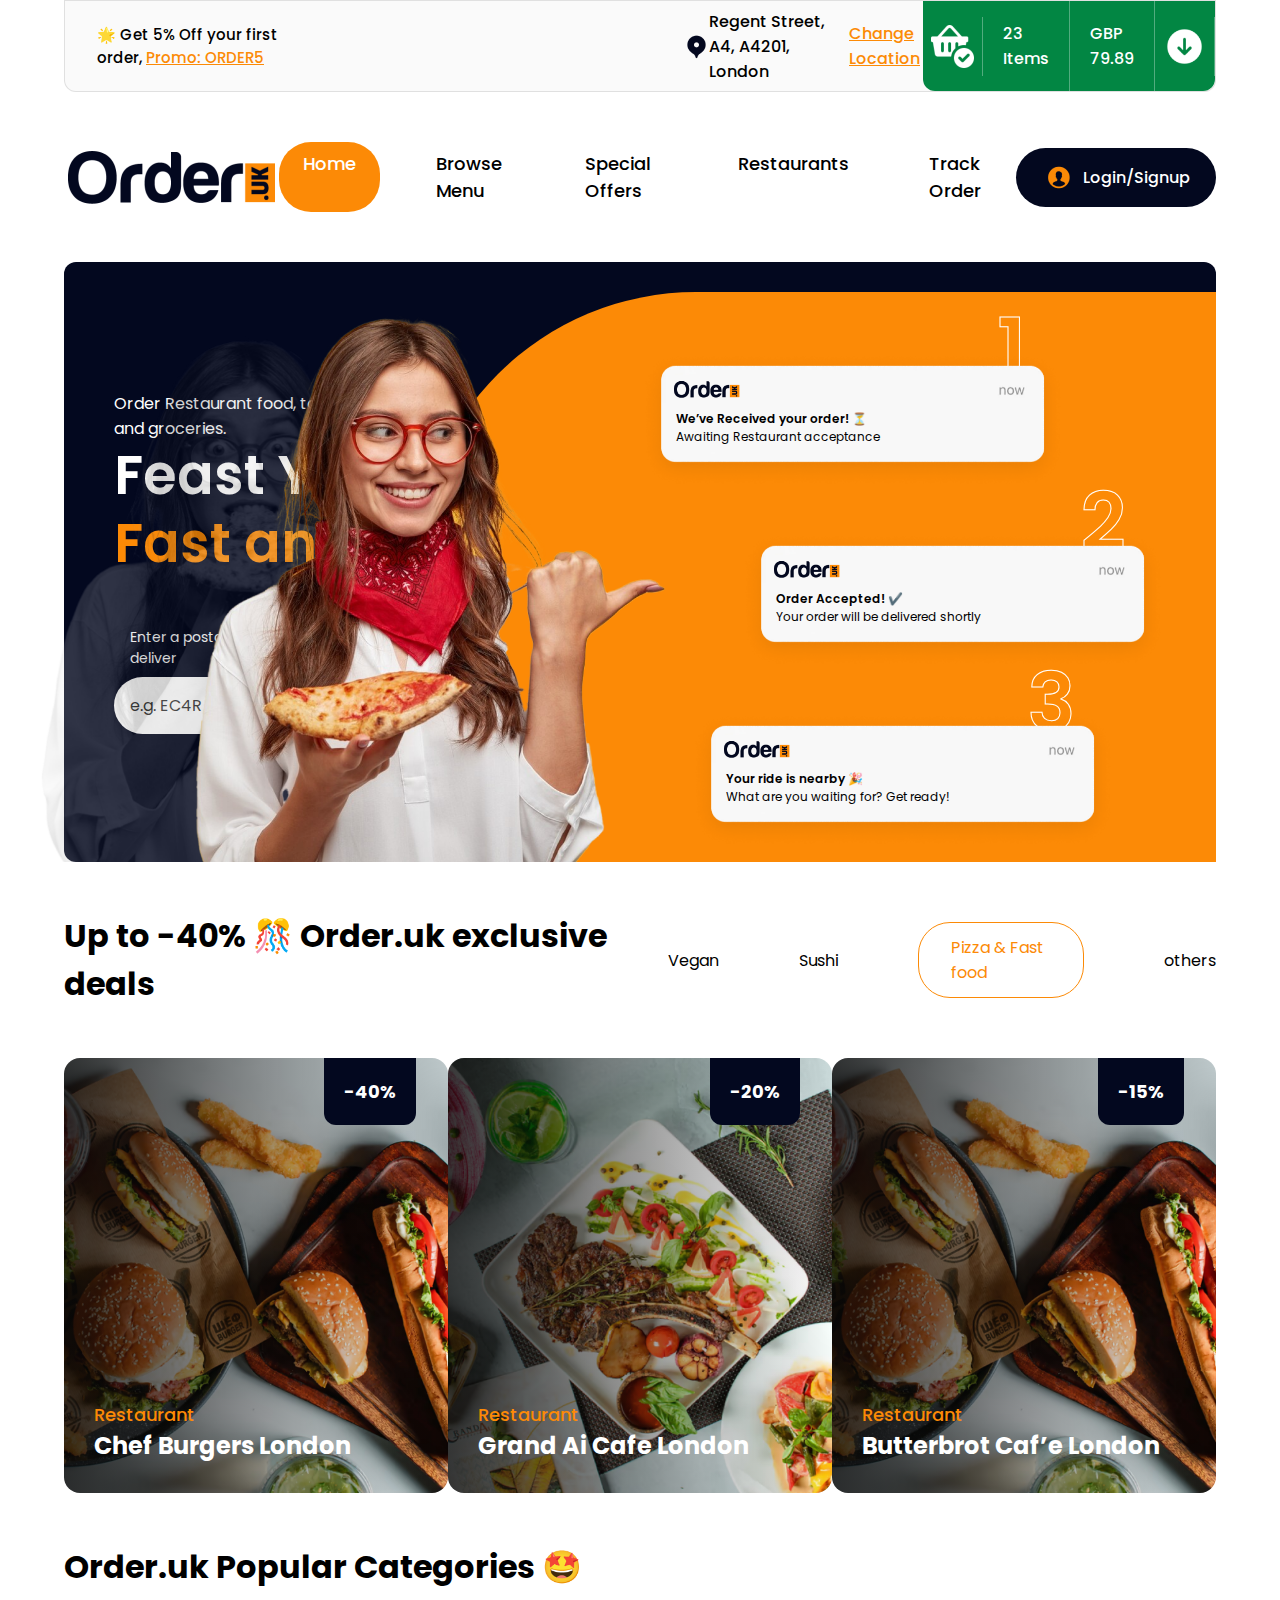
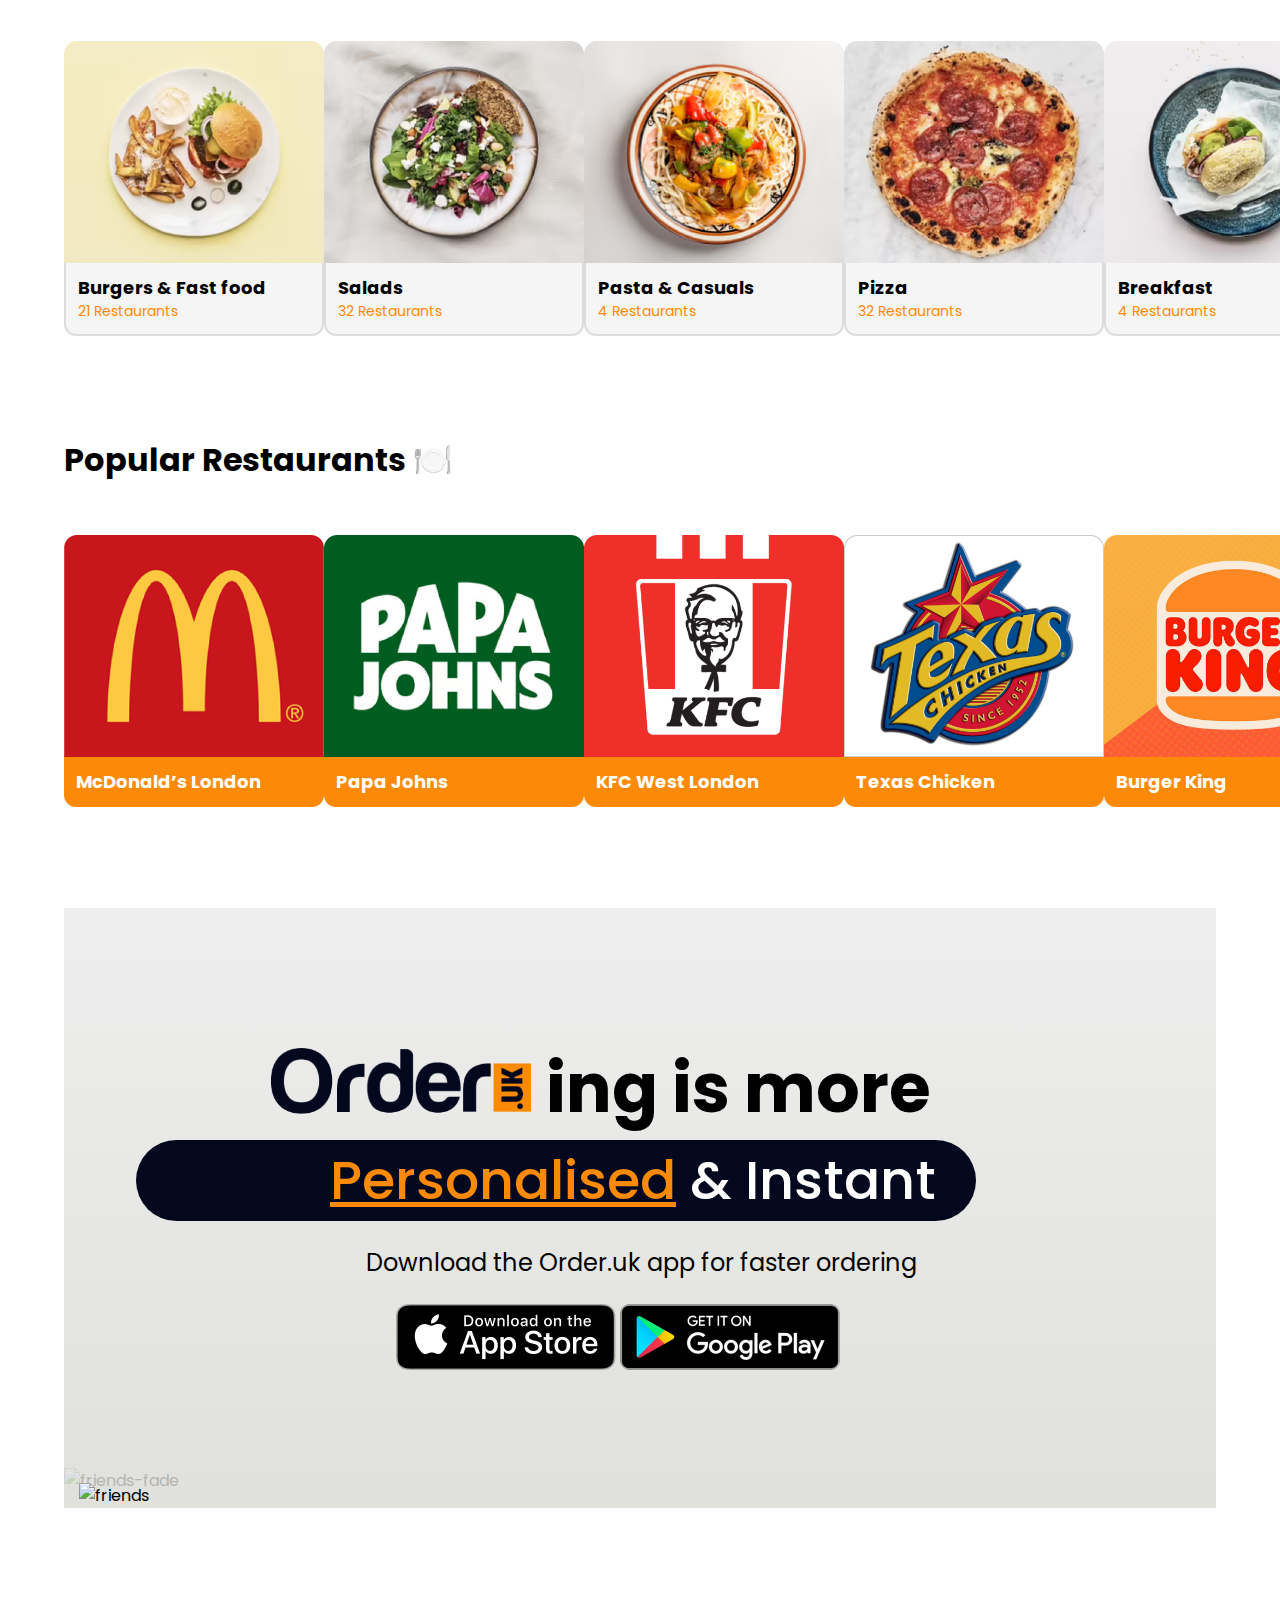
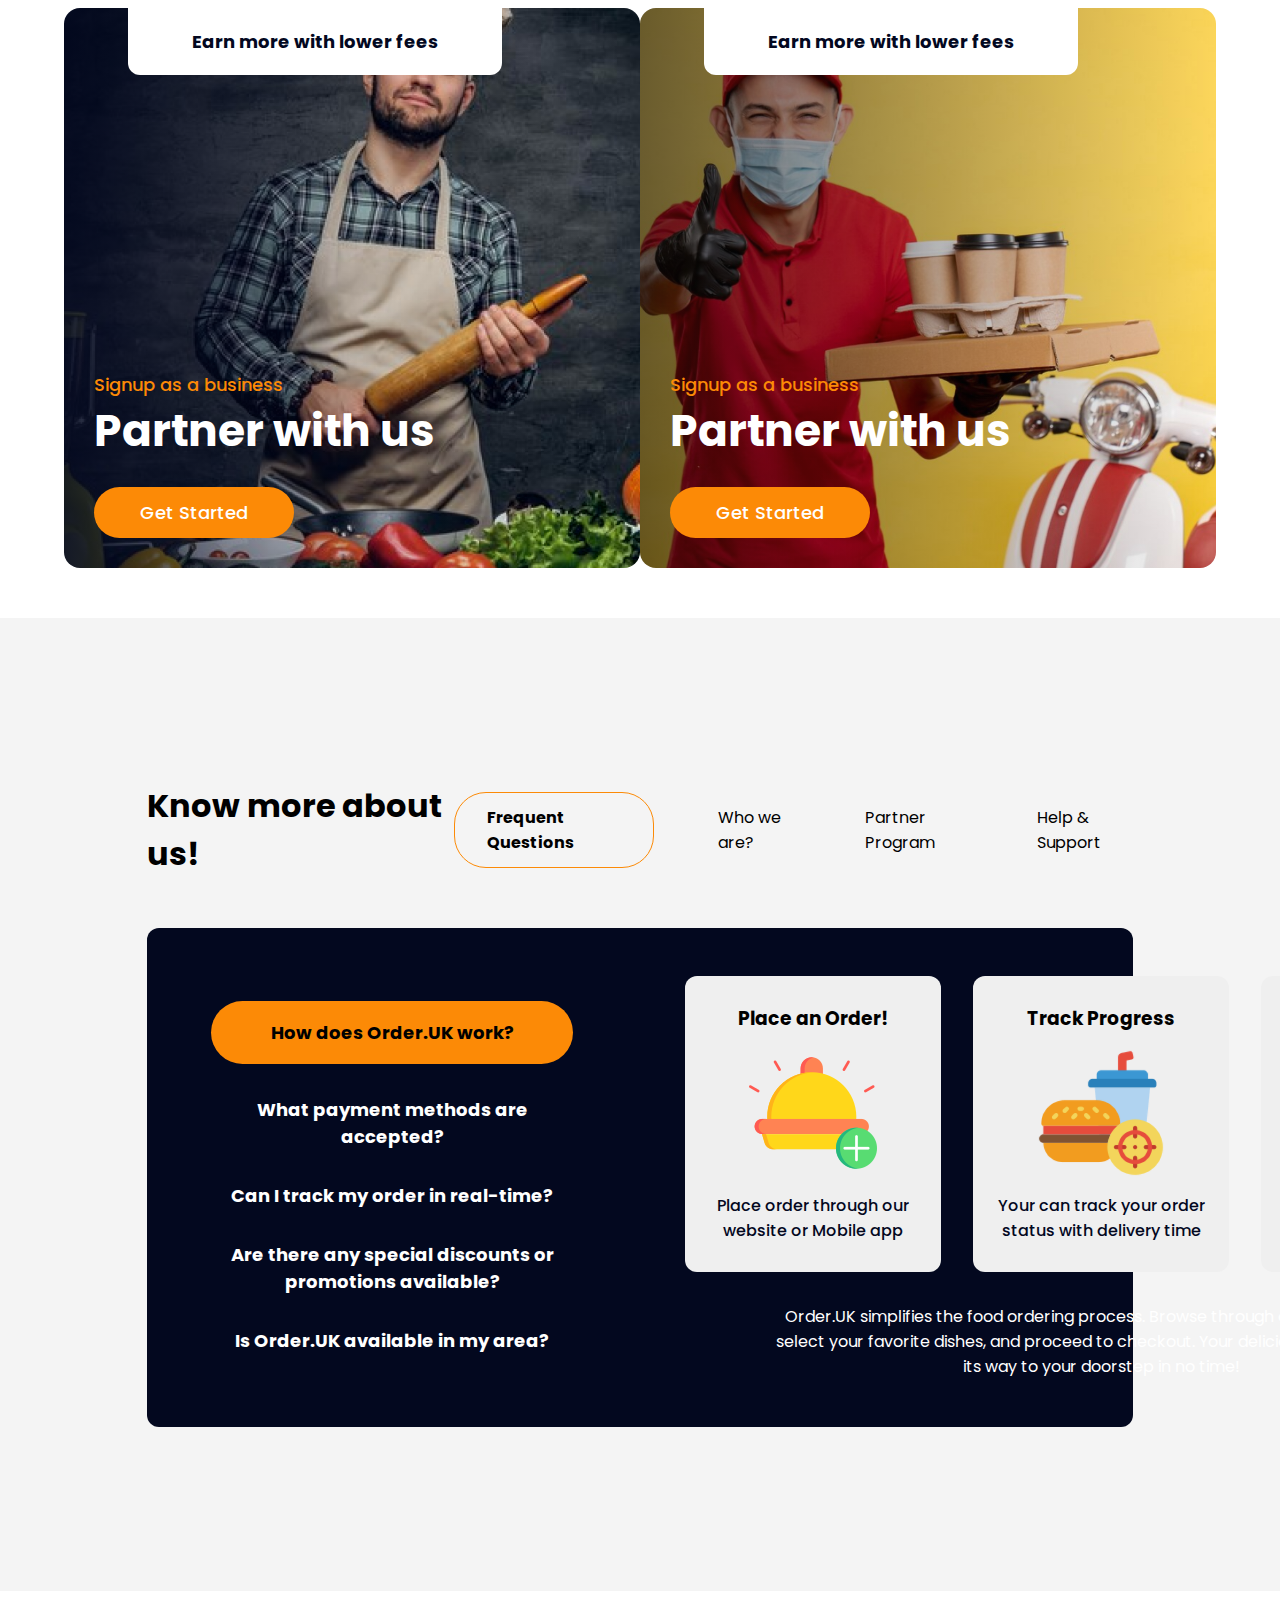
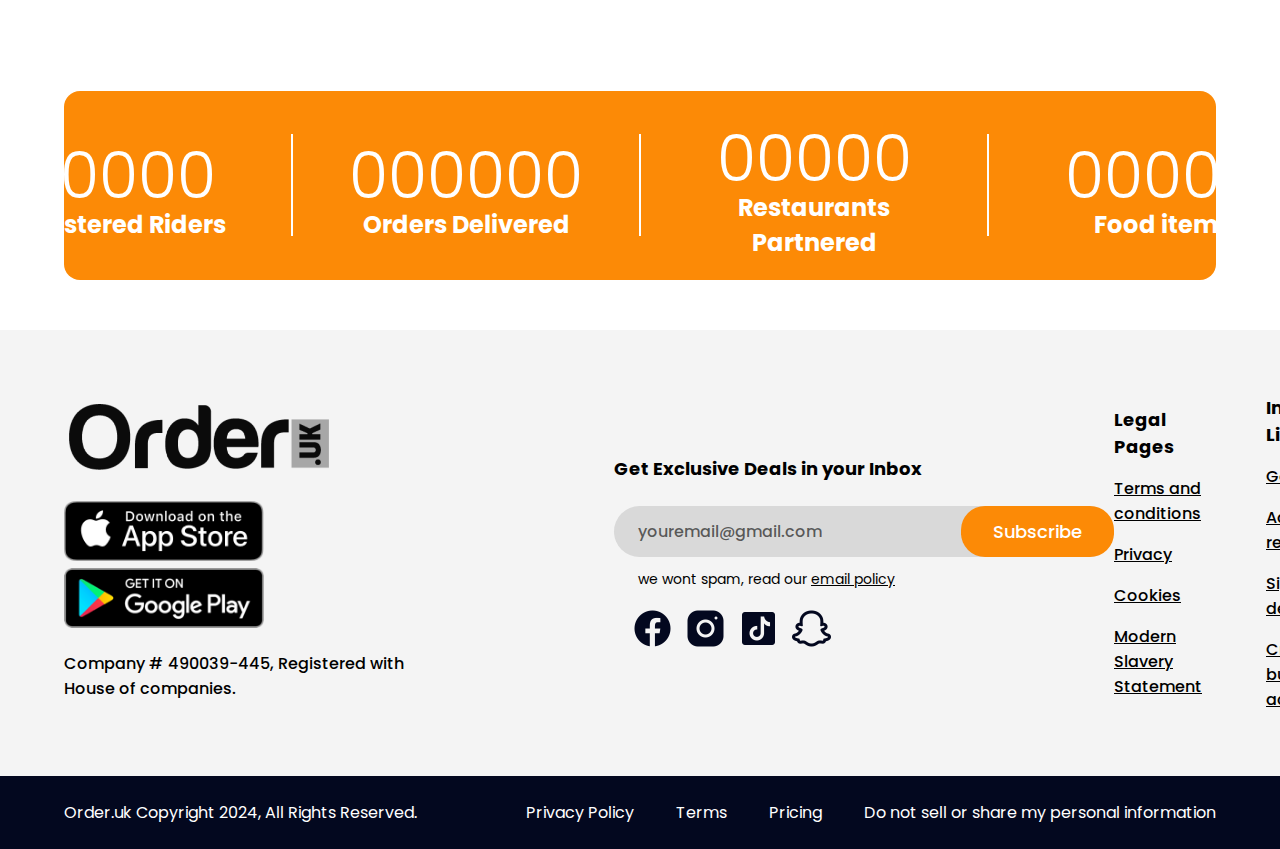
==== index.html @ 5591c3ba "first commit" ====
<!DOCTYPE html>
<html lang="en">
<head>
    <meta charset="UTF-8">
    <meta name="viewport" content="width=device-width, initial-scale=1.0">
    <title>Sass</title>
    <link rel="stylesheet" href="/css/main.min.css">
</head>
<body>
    <header>
        <div class="header-container">
            <div class="header-container-upper">
                <div class="header-container-upper-left">
                    <p>🌟 Get 5% Off your first order, <a href="#"><span>Promo: ORDER5</span></a></p>
                </div>

                <div class="header-container-upper-center">
                    <img src="images/Location.png" alt="locaiton icon">
                    <p>Regent Street, A4, A4201, London</p>
                    <a href="#"><span>Change Location</span></a>
                </div>

                <div class="header-container-upper-right">
                    <img src="images/Full Shopping Basket.png" alt="shopping basket icon">
                    <p>23 Items</p>
                    <p>GBP 79.89</p>
                    <img src="images/Forward Button.png" alt="Forward button">
                </div>
            </div>

            <div class="header-container-lower">
                <img src="images/LOGO 1.png" alt="Oder logo">
                <ul>
                    <li><a href="#">Home</a></li>
                    <li><a href="#">Browse Menu</a></li>
                    <li><a href="#">Special Offers</a></li>
                    <li><a href="#">Restaurants</a></li>
                    <li><a href="#">Track Order</a></li>
                </ul>

                <a href="#"><div class="login">
                    <img src="images/Male User.png" alt="user icon">
                    <p>Login/Signup</p>
                </div></a>
            </div>

        </div>
    </header>

    <section class="section1">
        <div class="section1-container">
            <div class="section1-container-left">
                <h1>Order Restaurant food, takeaway and groceries.</h1>
                <h2>Feast Your Senses, <span>Fast and Fresh</span></h2>
                <h3>Enter a postcode to see what we deliver</h3>

                <div class="search-bar-container">
                    <p>e.g. EC4R 3TE</p>
                    <h4>Search</h4>
                </div>
            </div>

            <div class="section1-container-right">
                <img src="images/woman-gray.png" alt="gray woman">
                <img src="images/woman-real.png" alt="real woman">
                <div class="orange-shape">
                    <p>1</p>
                    <p>2</p>
                    <p>3</p>

                    <div class="notification-container">
                        <h1>We’ve Received your order! ⏳</h1>
                        <h2>Awaiting Restaurant acceptance </h2>
                    </div>

                    <div class="notification-container">
                        <h1>Order Accepted! ✔️</h1>
                        <h2>Your order will be delivered shortly</h2>
                    </div>

                    <div class="notification-container">
                        <h1>Your ride is nearby 🎉</h1>
                        <h2>What are you waiting for? Get ready!</h2>
                    </div>
                </div>
            </div>
        </div>
    </section>

    <section class="section2">

        <div class="section2-container-upper">
            <h1>Up to -40% 🎊 Order.uk exclusive deals</h1>

            <ul>
                <li>Vegan</li>
                <li>Sushi</li>
                <li>Pizza & Fast food</li>
                <li>others</li>
            </ul>
        </div>

        <div class="section2-container-lower">
            <div class="section2-content">

                <div class="section2-content-discount">
                    -40%
                </div>

                <h1>Restaurant</h1>
                <h2>Chef Burgers London</h2>
            </div>

            <div class="section2-content">

                <div class="section2-content-discount">
                    -20%
                </div>

                <h1>Restaurant</h1>
                <h2>Grand Ai Cafe London</h2>
            </div>

            <div class="section2-content">

                <div class="section2-content-discount">
                    -15%
                </div>

                <h1>Restaurant</h1>
                <h2>Butterbrot Caf’e London</h2>
            </div>
        </div>
    </section>

    <section class="section3">
        <div class="section3-container">
            <h1>Order.uk Popular Categories 🤩</h1>
            <div class="section3-container-content">

                <div class="section3-content">
                    <img src="images/Rectangle 13.png" alt="food item 1">
                    <div class="section3-text">
                        <h1>Burgers & Fast food</h1>
                        <h2>21 Restaurants</h2>
                    </div>
                </div>

                <div class="section3-content">
                    <img src="images/Rectangle 15.png" alt="food item 2">
                    <div class="section3-text">
                        <h1>Salads</h1>
                        <h2>32 Restaurants</h2>
                    </div>
                </div>

                <div class="section3-content">
                    <img src="images/Rectangle 17.png" alt="food item 3">
                    <div class="section3-text">
                        <h1>Pasta & Casuals</h1>
                        <h2>4 Restaurants</h2>
                    </div>
                </div>

                <div class="section3-content">
                    <img src="images/Rectangle 19.png" alt="food item 4">
                    <div class="section3-text">
                        <h1>Pizza</h1>
                        <h2>32 Restaurants</h2>
                    </div>
                </div>

                <div class="section3-content">
                    <img src="images/Rectangle 21.png" alt="food item 5">
                    <div class="section3-text">
                        <h1>Breakfast</h1>
                        <h2>4 Restaurants</h2>
                    </div>
                </div>

                <div class="section3-content">
                    <img src="images/Rectangle 23.png" alt="food item 6">
                    <div class="section3-text">
                        <h1>Soups</h1>
                        <h2>32 Restaurants</h2>
                    </div>
                </div>

                <div class="section3-content">
                    <img src="images/Rectangle 17.png" alt="food item 7">
                    <div class="section3-text">
                        <h1>steak</h1>
                        <h2>11 Restaurants</h2>
                    </div>
                </div>

                <div class="section3-content">
                    <img src="images/Rectangle 15.png" alt="food item 8">
                    <div class="section3-text">
                        <h1>sushi</h1>
                        <h2>17 Restaurants</h2>
                    </div>
                </div>

            </div>
        </div>
    </section>

    <section class="section4">
        <div class="section4-container">
            <h1>Popular Restaurants 🍽️</h1>
            <div class="section4-container-content">

                <div class="section4-content">
                    <img src="images/Rectangle 13-0.png" alt="food place 1">
                    <div class="section4-text">
                        <h1>McDonald’s London</h1>
                    </div>
                </div>

                <div class="section4-content">
                    <img src="images/Rectangle 13-1.png" alt="food place 2">
                    <div class="section4-text">
                        <h1>Papa Johns</h1>
                    </div>
                </div>

                <div class="section4-content">
                    <img src="images/Rectangle 13-2.png" alt="food place 3">
                    <div class="section4-text">
                        <h1>KFC West London</h1>
                    </div>
                </div>
                
                <div class="section4-content">
                    <img src="images/Rectangle 13-3.png" alt="food place 4">
                    <div class="section4-text">
                        <h1>Texas Chicken</h1>
                    </div>
                </div>

                <div class="section4-content">
                    <img src="images/Rectangle 13-4.png" alt="food place 5">
                    <div class="section4-text">
                        <h1>Burger King</h1>
                    </div>
                </div>

                <div class="section4-content">
                    <img src="images/Rectangle 13-5.png" alt="food place 6">
                    <div class="section4-text">
                        <h1>Shaurma 1</h1>
                    </div>
                </div>

                <div class="section4-content">
                    <img src="images/Rectangle 13-6.png" alt="food place 7">
                    <div class="section4-text">
                        <h1>Pizza hut</h1>
                    </div>
                </div>

                <div class="section4-content">
                    <img src="images/Rectangle 13-7.png" alt="food place 8">
                    <div class="section4-text">
                        <h1>Taco bell</h1>
                    </div>
                </div>

            </div>
        </div>
    </section>

    <section class="section5">
        <div class="section5-container">
            <img class="friends" src="/images/friends-laughing-using-mobiles 2.png" alt="friends">
            <img class="friends" src="/images/friends-laughing-using-mobiles 2.png" alt="friends-fade">
            <div class="section5-text">
                <div class="section5-text-logo">
                    <img src="images/LOGO 1.png" alt="logo">
                    <h1>ing is more</h1>
                </div>
                <div class="section5-text-blacked">
                    <h2><span>Personalised</span> & Instant</h2>
                </div>
                <h3>Download the Order.uk app for faster ordering</h3>
                <div class="section5-text-apps">
                    <img src="images/appstore.png" alt="app store">
                    <img src="images/google.png" alt="google store">
                </div>
            </div>
        </div>
    </section>

    <section class="section6">
        <div class="section6-container">
            <div class="section6-content">

                <div class="section6-content-msg">
                    Earn more with lower fees
                </div>

                <h1>Signup as a business</h1>
                <h2>Partner with us</h2>

                <a href="#"><p>Get Started</p></a>
            </div>

            <div class="section6-content">

                <div class="section6-content-msg">
                    Earn more with lower fees
                </div>

                <h1>Signup as a business</h1>
                <h2>Partner with us</h2>

                <a href="#"><p>Get Started</p></a>
            </div>
        </div>
    </section>

    <section class="section7">
        <div class="setction7-container">
            <div class="setction7-upper-txt">
                <h1>Know more about us!</h1>
                <ul>
                    <li>Frequent Questions</li>
                    <li>Who we are?</li>
                    <li>Partner Program</li>
                    <li>Help & Support</li>
                </ul>
            </div>
            <div class="setciont7-main-container">
                <div class="setciont7-main-container-left">
                    <h2>How does Order.UK work?</h2>
                    <ul>
                        <li>What payment methods are accepted?</li>
                        <li>Can I track my order in real-time?</li>
                        <li>Are there any special discounts or promotions available?</li>
                        <li>Is Order.UK available in my area?</li>
                    </ul>
                </div>
                <div class="setciont7-main-container-right">
                    <div class="setciont7-wraper-container">

                        <div class="section7-wraper-content">
                            <h3>Place an Order!</h3>
                            <img src="images/order-food 1.png" alt="ordered icon">
                            <p>Place order through our website or Mobile app</p>
                        </div>

                        <div class="section7-wraper-content">
                            <h3>Track Progress</h3>
                            <img src="images/food 1.png" alt="ordered icon">
                            <p>Your can track your order status with delivery time</p>
                        </div>

                        <div class="section7-wraper-content">
                            <h3>Get your Order!</h3>
                            <img src="images/order 1.png" alt="ordered icon">
                            <p>Receive your order at a lighting fast speed!</p>
                        </div>
                    </div>
                    <p class="p-lower">
                        Order.UK simplifies the food ordering process. 
                        Browse through our diverse menu, select your favorite dishes, and proceed to checkout. 
                        Your delicious meal will be on its way to your doorstep in no time!
                    </p>
                </div>
            </div>
        </div>
    </section>

    <section class="section8">
    <div class="section8-container">
        <div class="content">

            <span class="num" data-val="546">00000</span>
            <span class="text">Registered Riders</span>
        </div>

        <hr>
        <div class="content">
            <span class="num" data-val="789900">000000</span>
            <span class="text">Orders Delivered</span>
        </div>
        
        <hr>
        <div class="content">
            <span class="num" data-val="690">00000</span>
            <span class="text">Restaurants Partnered</span>
        </div>
        
        <hr>
        <div class="content">
            <span class="num" data-val="17457">00000</span>
            <span class="text">Food items</span>
        </div>
        
    </div>
    </section>

    <footer>
        <div class="footer-container-upper">
            <div class="footer-container-upper-content">
                <div class="footer-upper-left">
                    <img class="footer-logo" src="images/LOGO 2.png" alt="main logo">
                    <div class="footer-upper-left-apps">
                        <img src="images/appstore.png" alt="app store">
                        <img src="images/google.png" alt="google store">
                    </div>
                    <p>Company # 490039-445, Registered with House of companies.</p>
                </div>
                <div class="footer-upper-center">
                    <h1>Get Exclusive Deals in your Inbox</h1>
                    <div class="footer-search">
                       <p>youremail@gmail.com</p>
                       <h2>Subscribe</h2> 
                    </div>
                    <h3>we wont spam, read our <span>email policy</span></h3>
                    <div class="media">
                        <img src="images/Facebook.png" alt="facebook icons">
                        <img src="images/Instagram.png" alt="instagram icons">
                        <img src="images/TikTok.png" alt="Tiktok icons">
                        <img src="images/Snapchat.png" alt="Snapchat icons">
                    </div>
                </div>
                <div class="footer-upper-right">
                    <ul>
                        <li>Legal Pages</li>
                        <li>Terms and conditions</li>
                        <li>Privacy</li>
                        <li>Cookies</li>
                        <li>Modern Slavery Statement</li>
                    </ul>

                    <ul>
                        <li>Important Links</li>
                        <li>Get help</li>
                        <li>Add your restaurant</li>
                        <li>Sign up to deliver</li>
                        <li>Create a business account</li>
                    </ul>
                </div>
            </div>
        </div>
        <div class="footer-container-lower">
            <div class="footer-container-lower-content">
                <p>Order.uk Copyright 2024, All Rights Reserved.</p>
                <ul>
                    <li>Privacy Policy</li>
                    <li>Terms</li>
                    <li>Pricing</li>
                    <li>Do not sell or share my personal information</li>
                </ul>
            </div>
        </div>
    </footer>

    <!-- J S -->
    <script src="/JS/numberCounter.js"></script>
</body>
</html>
---- css/main.min.css ----
@import"https://fonts.googleapis.com/css2?family=Noto+Sans+JP:wght@100..900&family=Open+Sans:ital,wght@0,300..800;1,300..800&family=Oxanium:wght@200..800&family=Plus+Jakarta+Sans:ital,wght@0,200..800;1,200..800&family=Poppins:ital,wght@0,100;0,200;0,300;0,400;0,500;0,600;0,700;0,800;0,900;1,100;1,200;1,300;1,400;1,500;1,600;1,700;1,800;1,900&family=Roboto:ital,wght@0,100;0,300;0,400;0,500;0,700;0,900;1,100;1,300;1,400;1,500;1,700;1,900&family=Rubik+Pixels&family=Varela+Round&display=swap";*{margin:0;padding:0;font-family:"Poppins",sans-serif}a{text-decoration:none;color:#000}header{display:flex;justify-content:center;align-items:center;flex-direction:column}header .header-container{width:90%;font-weight:500}header .header-container .header-container-upper{display:flex;justify-content:space-between;align-items:center;flex-direction:row;border:1px solid rgba(0,0,0,.1);border-radius:0px 0px 12px 12px;background-color:#fafafa;padding-left:32px}header .header-container .header-container-upper .header-container-upper-left{font-size:15px}header .header-container .header-container-upper .header-container-upper-left span{color:#fc8a06;text-decoration:underline}header .header-container .header-container-upper .header-container-upper-center{display:flex;justify-content:space-between;align-items:center;flex-direction:row;width:450px;margin-left:400px}header .header-container .header-container-upper .header-container-upper-center span{color:#fc8a06;text-decoration:underline}header .header-container .header-container-upper .header-container-upper-right{display:flex;justify-content:center;align-items:center;flex-direction:row;color:#fff;background-color:#028643;border-radius:0px 0px 12px 12px}header .header-container .header-container-upper .header-container-upper-right p{padding:20px;border-right:1px solid rgba(255,255,255,.319)}header .header-container .header-container-upper .header-container-upper-right img{padding:8px;width:43px;border-right:1px solid rgba(255,255,255,.319)}header .header-container .header-container-lower{display:flex;justify-content:space-between;align-items:center;flex-direction:row;margin-top:50px;font-weight:500}header .header-container .header-container-lower img{width:215px}header .header-container .header-container-lower ul{display:flex;-moz-column-gap:32px;column-gap:32px;list-style-type:none}header .header-container .header-container-lower ul li{font-size:18px;padding:8px 24px}header .header-container .header-container-lower ul li:first-child{background-color:#fc8a06;border-radius:32px}header .header-container .header-container-lower ul li:first-child a{color:#fff}header .header-container .header-container-lower .login{display:flex;justify-content:center;align-items:center;flex-direction:row;background-color:#03081f;color:#fff;padding:16px 0px;border-radius:32px;width:200px}header .header-container .header-container-lower .login img{width:32px;margin-right:8px}.section1{display:flex;justify-content:center;align-items:center;flex-direction:row;margin-top:50px}.section1 .section1-container{display:flex;justify-content:space-between;align-items:center;flex-direction:row;background-color:#03081f;border-radius:12px;width:90%;height:600px}.section1 .section1-container .section1-container-left{width:25%;color:#fff;padding:100px 50px}.section1 .section1-container .section1-container-left h1{font-size:16px;font-weight:400}.section1 .section1-container .section1-container-left h2{font-size:54px;font-weight:600;width:550px;line-height:68px}.section1 .section1-container .section1-container-left h2 span{color:#fc8a06}.section1 .section1-container .section1-container-left h3{margin:50px 0px 8px 16px;font-size:14px;font-weight:400}.section1 .section1-container .section1-container-left .search-bar-container{display:flex;justify-content:space-between;align-items:center;flex-direction:row;background-color:#fff;width:450px;border-radius:32px;padding-left:16px}.section1 .section1-container .section1-container-left .search-bar-container p{color:rgba(0,0,0,.8)}.section1 .section1-container .section1-container-left .search-bar-container h4{display:flex;justify-content:center;align-items:center;flex-direction:row;background-color:#fc8a06;padding:16px;border-radius:32px;width:160px}.section1 .section1-container .section1-container-right{display:flex;justify-content:center;align-items:center;flex-direction:row;position:relative;width:75%;height:600px}.section1 .section1-container .section1-container-right img{position:absolute}.section1 .section1-container .section1-container-right img:nth-child(1){width:800px;bottom:0px;right:0px;right:570px}.section1 .section1-container .section1-container-right img:nth-child(2){width:470px;right:550px;bottom:0px;z-index:3}.section1 .section1-container .section1-container-right .orange-shape{background-color:#fc8a06;position:absolute;z-index:2;border-radius:280px 0px 0px 12px;width:800px;height:570px;bottom:0px;right:0px}.section1 .section1-container .section1-container-right .orange-shape p{position:absolute;font-size:80px;font-weight:600;color:#fff;-webkit-text-fill-color:#fc8a06;-webkit-text-stroke:1px #fff}.section1 .section1-container .section1-container-right .orange-shape p:nth-child(1){top:-5px;right:190px}.section1 .section1-container .section1-container-right .orange-shape p:nth-child(2){top:170px;right:90px}.section1 .section1-container .section1-container-right .orange-shape p:nth-child(3){top:350px;right:140px}.section1 .section1-container .section1-container-right .orange-shape .notification-container{position:absolute;display:flex;justify-content:center;align-items:center;flex-direction:column;align-items:start;text-align:start;padding-left:36px;padding-top:16px;width:390px;height:120px;top:60px;right:90px;background-repeat:no-repeat;background-position:center;background-size:cover;background-image:url("/images/NotificationBubble.png")}.section1 .section1-container .section1-container-right .orange-shape .notification-container h1{position:relative;font-size:12px;font-weight:600}.section1 .section1-container .section1-container-right .orange-shape .notification-container h2{position:relative;font-size:12px;font-weight:400}.section1 .section1-container .section1-container-right .orange-shape .notification-container:nth-of-type(1){top:60px;right:150px}.section1 .section1-container .section1-container-right .orange-shape .notification-container:nth-of-type(2){top:240px;right:50px}.section1 .section1-container .section1-container-right .orange-shape .notification-container:nth-of-type(3){top:420px;right:100px}.section2{display:flex;justify-content:center;align-items:center;flex-direction:column;margin-top:50px}.section2 .section2-container-upper{display:flex;justify-content:space-between;align-items:center;flex-direction:row;width:90%;margin-bottom:50px}.section2 .section2-container-upper h1{font-weight:700;font-size:32px}.section2 .section2-container-upper ul{display:flex;justify-content:center;align-items:center;flex-direction:row;list-style-type:none;-moz-column-gap:80px;column-gap:80px}.section2 .section2-container-upper ul li:nth-child(3){color:#fc8a06;border:1px solid #fc8a06;border-radius:32px;padding:12px 32px}.section2 .section2-container-lower{display:flex;justify-content:space-between;align-items:center;flex-direction:row;width:90%}.section2 .section2-container-lower .section2-content{position:relative;display:flex;justify-content:end;align-items:center;flex-direction:column;align-items:start;padding:30px;border-radius:16px;width:30%;height:375px;background-repeat:no-repeat;background-position:center;background-size:cover;background-image:linear-gradient(to left, transparent, rgba(7, 7, 7, 0.8)),url("/images/food1.png")}.section2 .section2-container-lower .section2-content .section2-content-discount{position:absolute;right:32px;top:0;padding:20px;border-radius:0px 0px 12px 12px;background-color:#03081f;color:#fff;font-weight:700;font-size:18px}.section2 .section2-container-lower .section2-content:nth-child(2){background-image:linear-gradient(to left, transparent, rgba(7, 7, 7, 0.8)),url("/images/food2.png")}.section2 .section2-container-lower .section2-content:nth-child(3){background-image:linear-gradient(to left, transparent, rgba(7, 7, 7, 0.8)),url("/images/food3.png")}.section2 .section2-container-lower h1{color:#fc8a06;font-size:18px;font-weight:500}.section2 .section2-container-lower h2{color:#fff;font-size:24px;font-weight:700}.section3{display:flex;justify-content:center;align-items:center;flex-direction:column;margin-top:50px}.section3 .section3-container{display:flex;justify-content:center;align-items:center;flex-direction:column;align-items:start;width:90%;margin-bottom:50px}.section3 .section3-container h1{font-size:32px;font-weight:700}.section3 .section3-container .section3-container-content{display:flex;justify-content:space-between;align-items:center;flex-direction:row;width:100%;margin-top:50px;border-radius:12px}.section3 .section3-container .section3-container-content .section3-content img{width:260px}.section3 .section3-container .section3-container-content .section3-content .section3-text{background-color:#f5f5f5;border:2px solid rgba(0,0,0,.1);border-top:0px;border-radius:0px 0px 12px 12px;padding:12px;margin-top:-8px}.section3 .section3-container .section3-container-content .section3-content .section3-text h1{font-weight:700;font-size:18px}.section3 .section3-container .section3-container-content .section3-content .section3-text h2{font-weight:400;font-size:14px;color:#fc8a06}.section4{display:flex;justify-content:center;align-items:center;flex-direction:column;margin-top:50px}.section4 .section4-container{display:flex;justify-content:center;align-items:center;flex-direction:column;align-items:start;width:90%;margin-bottom:50px}.section4 .section4-container h1{font-size:32px;font-weight:700}.section4 .section4-container .section4-container-content{display:flex;justify-content:space-between;align-items:center;flex-direction:row;width:100%;margin-top:50px;border-radius:12px}.section4 .section4-container .section4-container-content .section4-content img{width:260px}.section4 .section4-container .section4-container-content .section4-content .section4-text{background-color:#fc8a06;border-top:0px;border-radius:0px 0px 12px 12px;padding:12px;color:#fff;margin-top:-8px}.section4 .section4-container .section4-container-content .section4-content .section4-text h1{font-weight:700;font-size:18px}.section4 .section4-container .section4-content:nth-child(6) img,.section4 .section4-container .section4-content:nth-child(7) img,.section4 .section4-container .section4-content:nth-child(8) img{border:1px solid rgba(0,0,0,.2);border-radius:12px 12px 0px 0px}.section5{display:flex;justify-content:center;align-items:center;flex-direction:column;margin-top:50px}.section5 .section5-container{position:relative;display:flex;justify-content:end;align-items:center;flex-direction:row;width:90%;margin-bottom:50px;height:600px;background:linear-gradient(rgb(238, 238, 238), rgb(224, 225, 220))}.section5 .section5-container .friends{position:absolute;width:800px}.section5 .section5-container .friends:nth-of-type(1){bottom:0;left:15px;z-index:1}.section5 .section5-container .friends:nth-of-type(2){bottom:15px;left:0px;opacity:20%}.section5 .section5-container .section5-text{width:950px}.section5 .section5-container .section5-text .section5-text-logo{position:relative;display:flex;justify-content:start;align-items:center;flex-direction:row}.section5 .section5-container .section5-text .section5-text-logo img{width:270px;position:relative;bottom:8px}.section5 .section5-container .section5-text .section5-text-logo h1{margin-left:10px;font-size:68px;font-weight:700}.section5 .section5-container .section5-text .section5-text-blacked{background-color:#03081f;color:#fff;position:relative;display:flex;justify-content:end;align-items:center;flex-direction:row;align-items:end;left:-130px;border-radius:64px;padding-right:40px;width:800px}.section5 .section5-container .section5-text .section5-text-blacked h2{font-weight:500;font-size:54px}.section5 .section5-container .section5-text .section5-text-blacked span{color:#fc8a06;text-decoration:underline}.section5 .section5-container .section5-text h3{margin-top:24px;margin-left:100px;font-weight:400;font-size:24px}.section5 .section5-container .section5-text .section5-text-apps{margin-left:130px;margin-top:24px}.section5 .section5-container .section5-text .section5-text-apps img{position:relative}.section6{display:flex;justify-content:center;align-items:center;flex-direction:column;margin-top:50px}.section6 .section6-container{display:flex;justify-content:space-between;align-items:center;flex-direction:row;width:90%}.section6 .section6-container .section6-content{position:relative;display:flex;justify-content:end;align-items:center;flex-direction:column;align-items:start;padding:30px;border-radius:16px;width:46%;height:500px;background-repeat:no-repeat;background-position:top center;background-size:cover;background-image:linear-gradient(to left, transparent, rgba(3, 8, 31, 0.19), rgba(3, 8, 31, 0.89)),url("/images/boss1.png")}.section6 .section6-container .section6-content .section6-content-msg{position:absolute;left:64px;top:0;padding:20px 64px;border-radius:0px 0px 12px 12px;background-color:#fff;color:#03081f;font-weight:700;font-size:18px}.section6 .section6-container .section6-content h1{color:#fc8a06;font-size:18px;font-weight:500}.section6 .section6-container .section6-content h2{color:#fff;font-size:44px;font-weight:700}.section6 .section6-container .section6-content p{color:#fff;font-size:18px;font-weight:500;background-color:#fc8a06;text-align:center;margin-top:24px;padding:12px 0px;width:200px;border-radius:32px}.section6 .section6-container .section6-content:nth-child(2){background-image:linear-gradient(to left, transparent, rgba(7, 7, 7, 0.6)),url("/images/boss2.png")}.section7{display:flex;justify-content:center;align-items:center;flex-direction:row;margin-top:50px}.section7 .setction7-container{display:flex;justify-content:center;align-items:center;flex-direction:column;width:77%;background-color:rgba(217,217,217,.3);border-radius:12px;margin-bottom:50px;padding:164px}.section7 .setction7-container .setction7-upper-txt{width:100%;display:flex;justify-content:space-between;align-items:center;flex-direction:row}.section7 .setction7-container .setction7-upper-txt h1{font-weight:700;font-size:32px}.section7 .setction7-container .setction7-upper-txt ul{display:flex;justify-content:center;align-items:center;flex-direction:row;list-style-type:none;-moz-column-gap:64px;column-gap:64px}.section7 .setction7-container .setction7-upper-txt ul li{font-size:16px;font-weight:400}.section7 .setction7-container .setction7-upper-txt ul li:first-child{border:1px solid #fc8a06;border-radius:32px;padding:12px 32px;font-weight:700}.section7 .setction7-container .setciont7-main-container{display:flex;justify-content:space-between;align-items:center;flex-direction:row;background-color:#03081f;border-radius:12px;margin-top:50px;width:100%}.section7 .setction7-container .setciont7-main-container .setciont7-main-container-left{width:400px;padding:0px 64px;text-align:center;display:flex;justify-content:center;align-items:center;flex-direction:column}.section7 .setction7-container .setciont7-main-container .setciont7-main-container-left h2{font-weight:700;font-size:18px;background-color:#fc8a06;text-align:center;width:330px;padding:18px 16px;border-radius:32px;margin-bottom:32px}.section7 .setction7-container .setciont7-main-container .setciont7-main-container-left ul{display:flex;justify-content:center;align-items:center;flex-direction:column;list-style-type:none;row-gap:32px}.section7 .setction7-container .setciont7-main-container .setciont7-main-container-left ul li{font-weight:700;font-size:18px;color:#fff}.section7 .setction7-container .setciont7-main-container .setciont7-main-container-right{display:flex;justify-content:center;align-items:center;flex-direction:column;width:1200px;padding:48px}.section7 .setction7-container .setciont7-main-container .setciont7-main-container-right .setciont7-wraper-container{display:flex;justify-content:space-between;align-items:center;flex-direction:row;-moz-column-gap:32px;column-gap:32px}.section7 .setction7-container .setciont7-main-container .setciont7-main-container-right .setciont7-wraper-container .section7-wraper-content{display:flex;justify-content:center;align-items:center;flex-direction:column;text-align:center;row-gap:16px;width:240px;height:280px;background-color:#efefef;border-radius:12px;padding:8px}.section7 .setction7-container .setciont7-main-container .setciont7-main-container-right .setciont7-wraper-container .section7-wraper-content img{width:128px}.section7 .setction7-container .setciont7-main-container .setciont7-main-container-right .setciont7-wraper-container .section7-wraper-content p{width:240px;font-weight:500;color:#03081f}.section7 .setction7-container .setciont7-main-container .setciont7-main-container-right .p-lower{width:650px;margin-top:32px;text-align:center;font-weight:400;color:#fff}.section8{display:flex;justify-content:center;align-items:center;flex-direction:row;margin-top:50px}.section8 .section8-container{display:flex;justify-content:center;align-items:center;flex-direction:row;background-color:#fc8a06;width:90%;margin-bottom:50px;padding:12px 0px;border-radius:16px}.section8 .section8-container .content{display:flex;justify-content:center;align-items:center;flex-direction:column}.section8 .section8-container .content span.num{position:relative;color:#fff;width:250px;text-align:center;font-size:64px;font-weight:300;bottom:-8px}.section8 .section8-container .content span.text{text-align:center;position:relative;color:#fff;font-size:24px;font-weight:700;bottom:8px}.section8 .section8-container hr{margin-left:48px;margin-right:48px;height:100px;border:1px solid #fff}footer{display:flex;justify-content:center;align-items:center;flex-direction:column}footer .footer-container-upper{padding-top:64px;padding-bottom:64px;display:flex;justify-content:center;align-items:center;flex-direction:column;width:100%;font-weight:500;background-color:rgba(217,217,217,.3)}footer .footer-container-upper .footer-container-upper-content{display:flex;justify-content:space-between;align-items:center;flex-direction:row;width:90%}footer .footer-container-upper .footer-container-upper-content .footer-upper-left .footer-logo{width:270px}footer .footer-container-upper .footer-container-upper-content .footer-upper-left .footer-upper-left-apps{margin-top:24px}footer .footer-container-upper .footer-container-upper-content .footer-upper-left .footer-upper-left-apps img{width:200px}footer .footer-container-upper .footer-container-upper-content .footer-upper-left p{margin-top:16px;width:350px}footer .footer-container-upper .footer-container-upper-content .footer-upper-center{margin-left:200px}footer .footer-container-upper .footer-container-upper-content .footer-upper-center h1{font-weight:700;font-size:18px}footer .footer-container-upper .footer-container-upper-content .footer-upper-center .footer-search{display:flex;justify-content:space-between;align-items:center;flex-direction:row;margin-top:24px;width:500px;background-color:#d9d9d9;border-radius:32px}footer .footer-container-upper .footer-container-upper-content .footer-upper-center .footer-search p{padding-left:24px;color:rgba(0,0,0,.6)}footer .footer-container-upper .footer-container-upper-content .footer-upper-center .footer-search h2{background-color:#fc8a06;color:#fff;font-weight:500;font-size:18px;padding:12px 32px;border-radius:24px}footer .footer-container-upper .footer-container-upper-content .footer-upper-center h3{margin-top:12px;padding-left:24px;font-weight:400;font-size:14px}footer .footer-container-upper .footer-container-upper-content .footer-upper-center h3 span{text-decoration:underline}footer .footer-container-upper .footer-container-upper-content .footer-upper-center .media{display:flex;justify-content:start;align-items:center;flex-direction:row;-moz-column-gap:8px;column-gap:8px;margin-top:16px;padding-left:16px}footer .footer-container-upper .footer-container-upper-content .footer-upper-right{display:flex;justify-content:start;align-items:center;flex-direction:row;-moz-column-gap:64px;column-gap:64px}footer .footer-container-upper .footer-container-upper-content .footer-upper-right ul{list-style-type:none;display:flex;justify-content:start;align-items:center;flex-direction:column;align-items:start;row-gap:16px}footer .footer-container-upper .footer-container-upper-content .footer-upper-right ul li{text-decoration:underline}footer .footer-container-upper .footer-container-upper-content .footer-upper-right ul li:first-child{text-decoration:none;font-weight:700;font-size:18px}footer .footer-container-lower{width:100%;display:flex;justify-content:center;align-items:center;flex-direction:row;background-color:#03081f;color:#fff}footer .footer-container-lower .footer-container-lower-content{width:90%;display:flex;justify-content:space-between;align-items:center;flex-direction:row;padding:24px}footer .footer-container-lower .footer-container-lower-content ul{display:flex;justify-content:center;align-items:center;flex-direction:row;-moz-column-gap:42px;column-gap:42px;list-style-type:none}/*# sourceMappingURL=main.min.css.map */
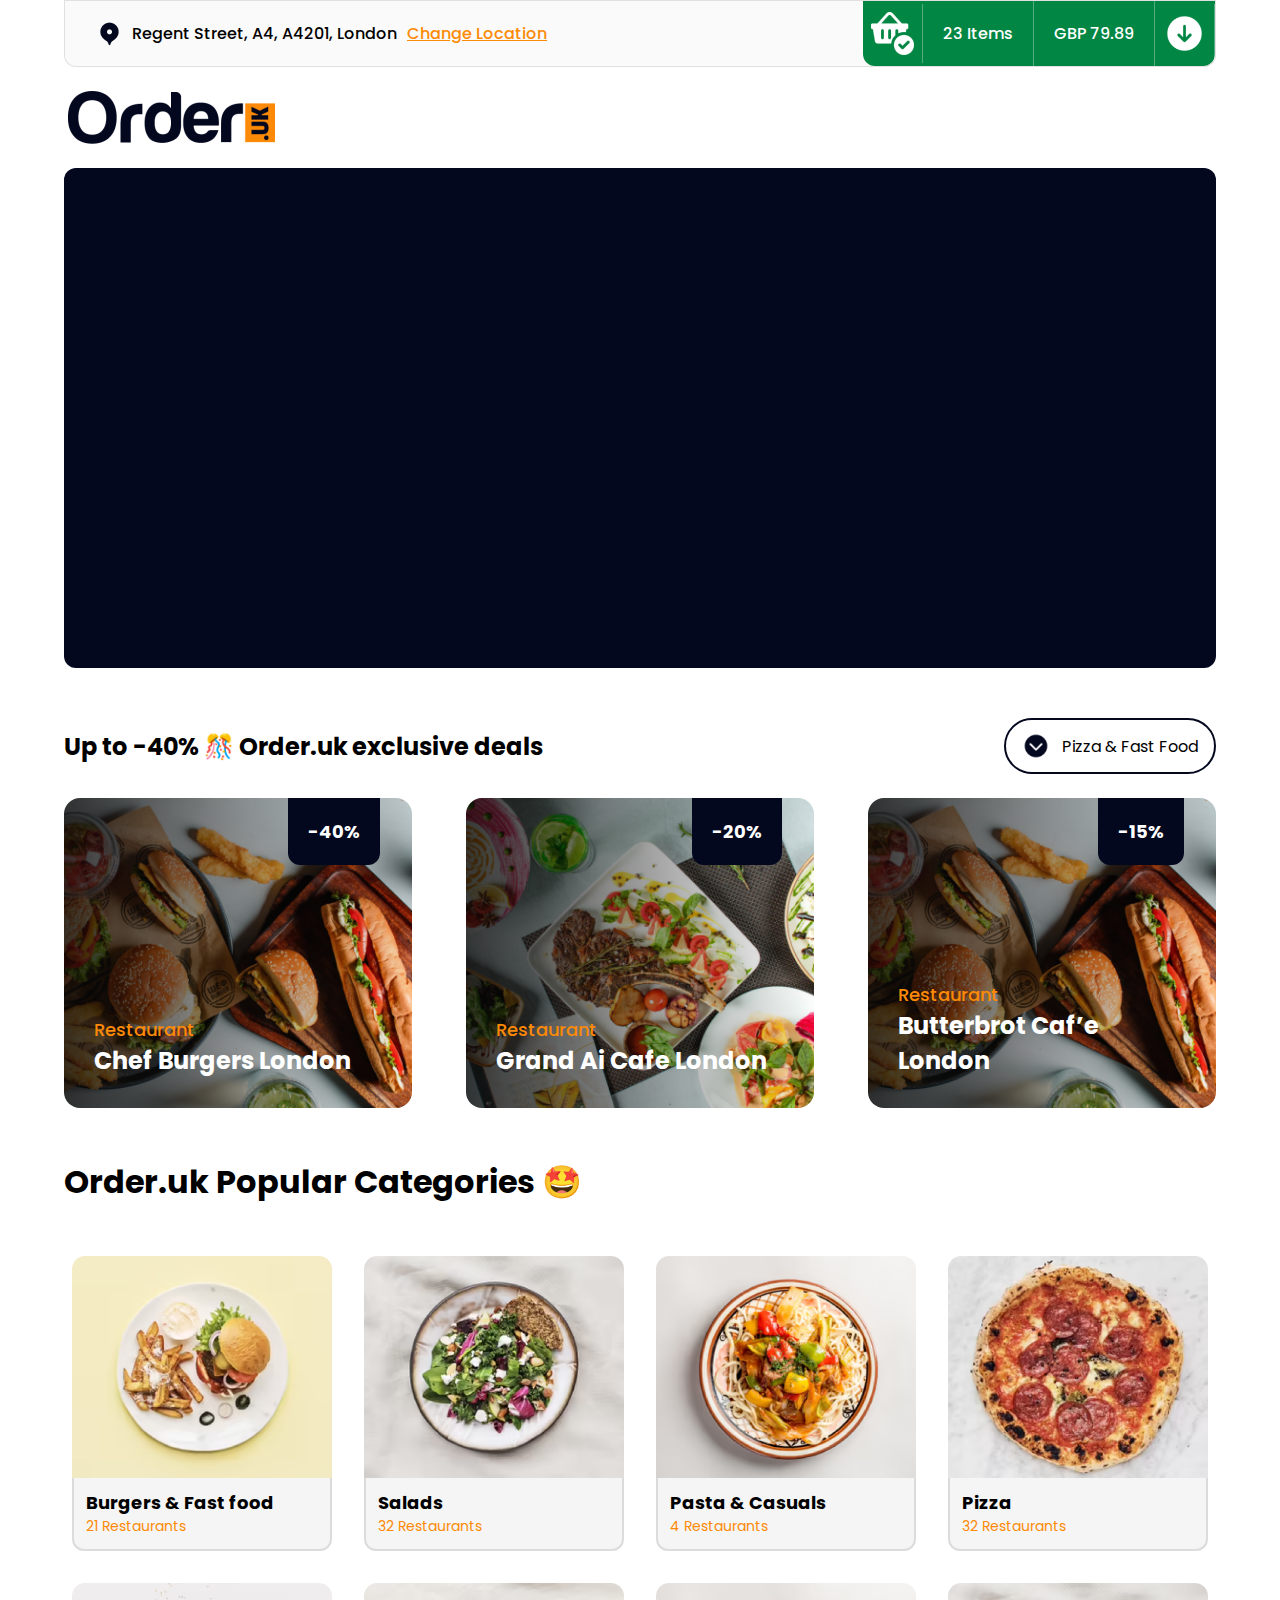
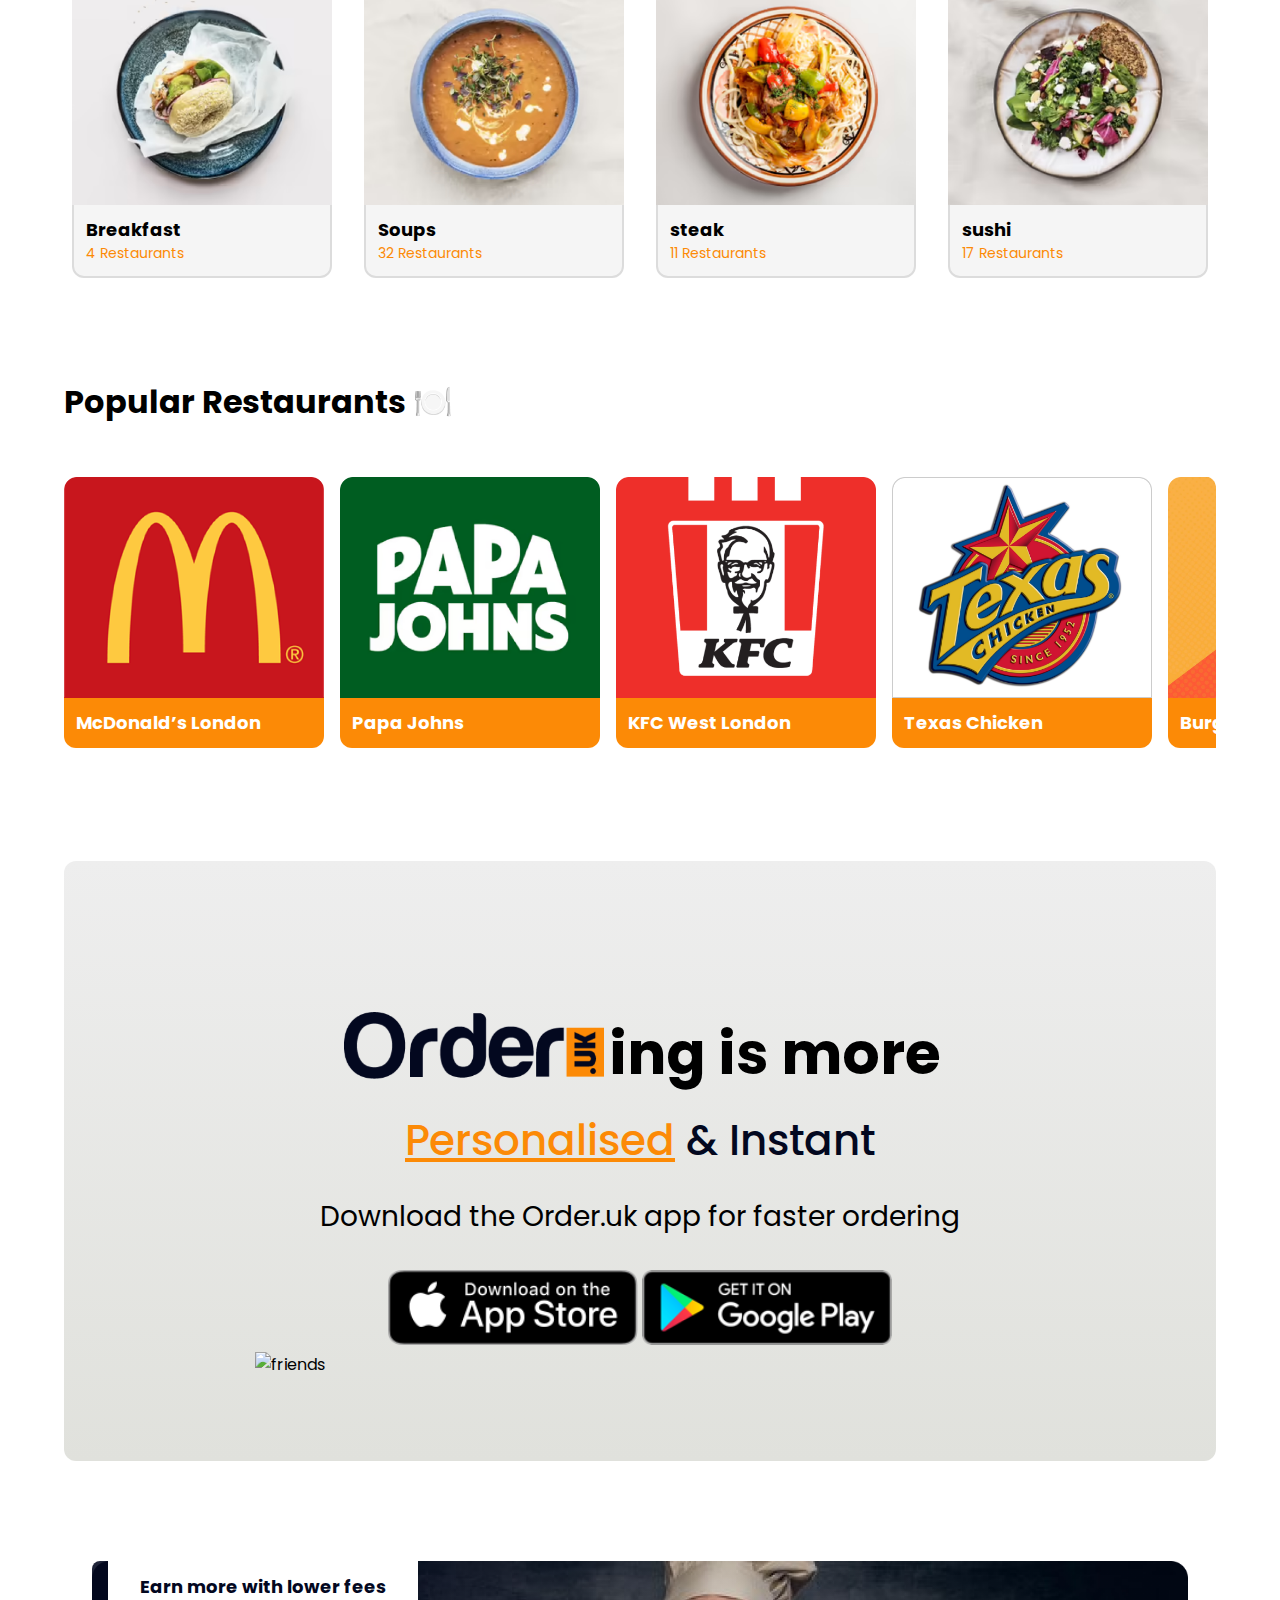
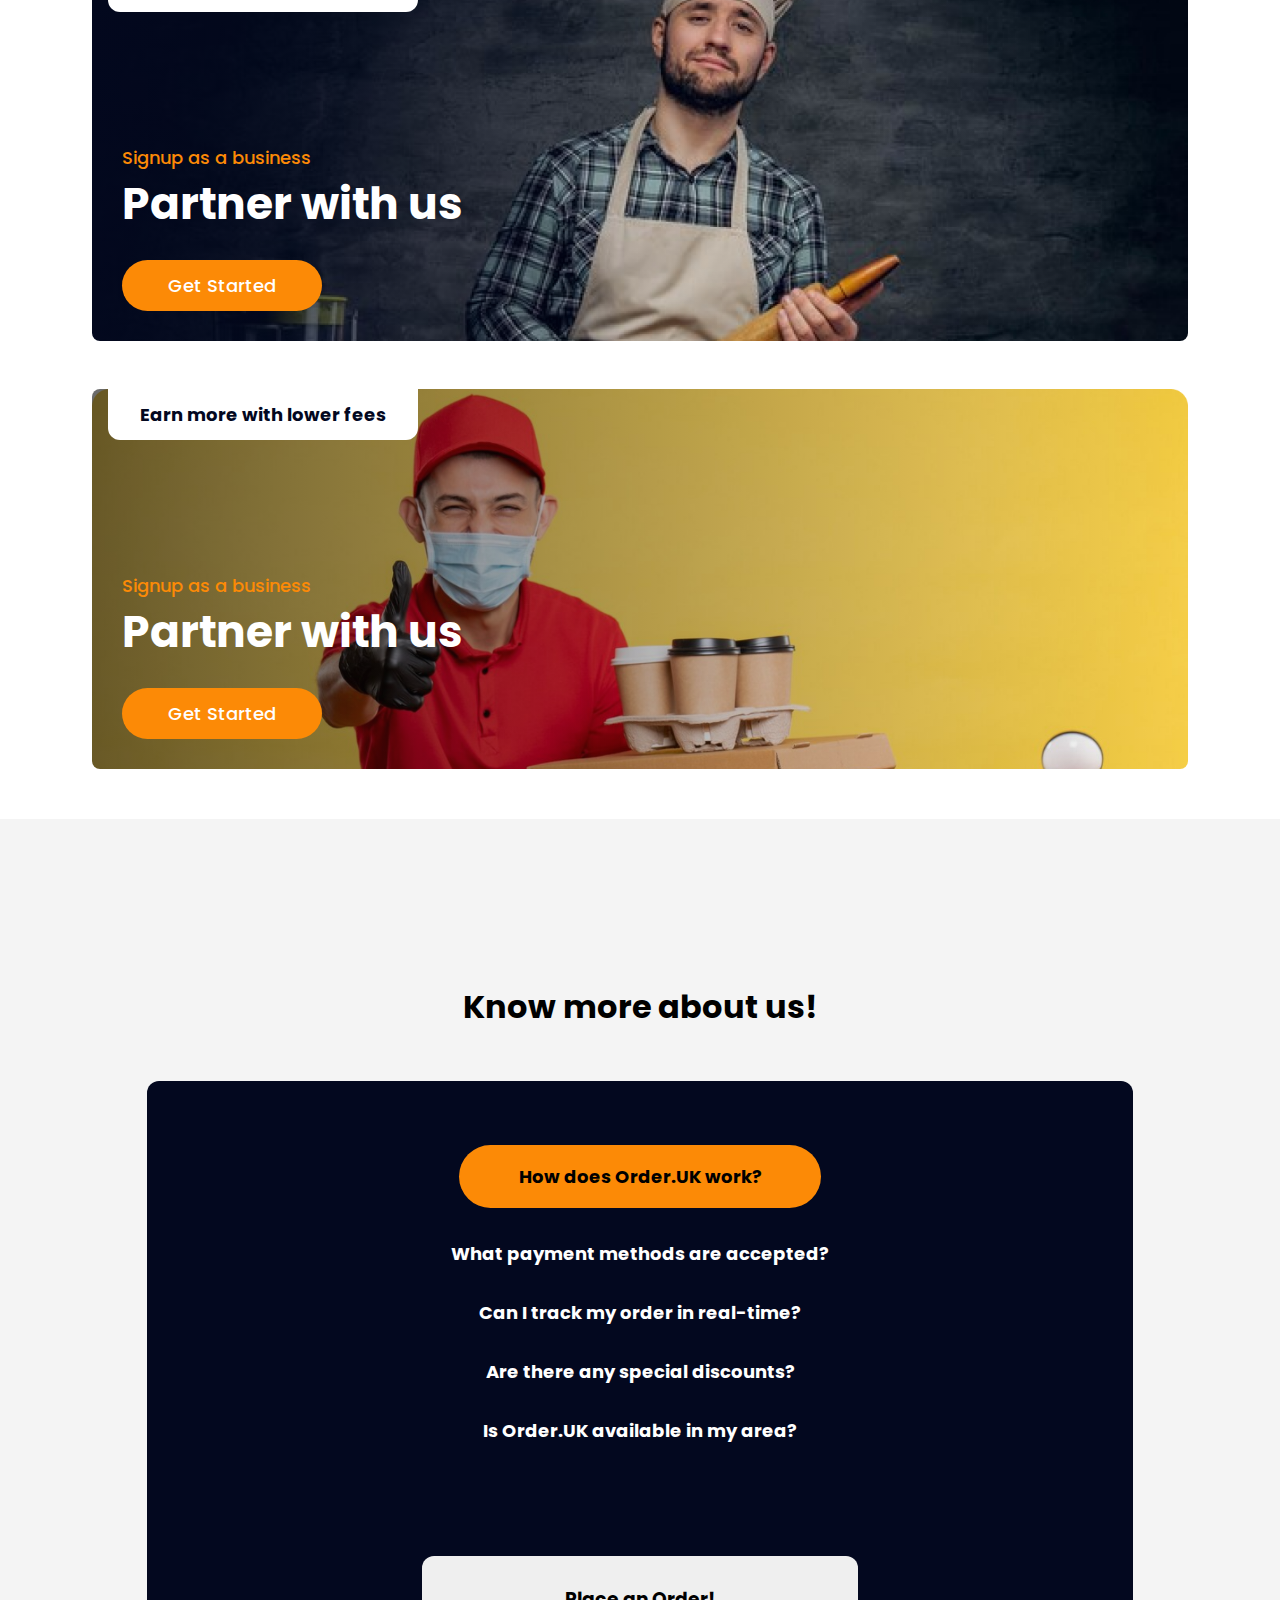
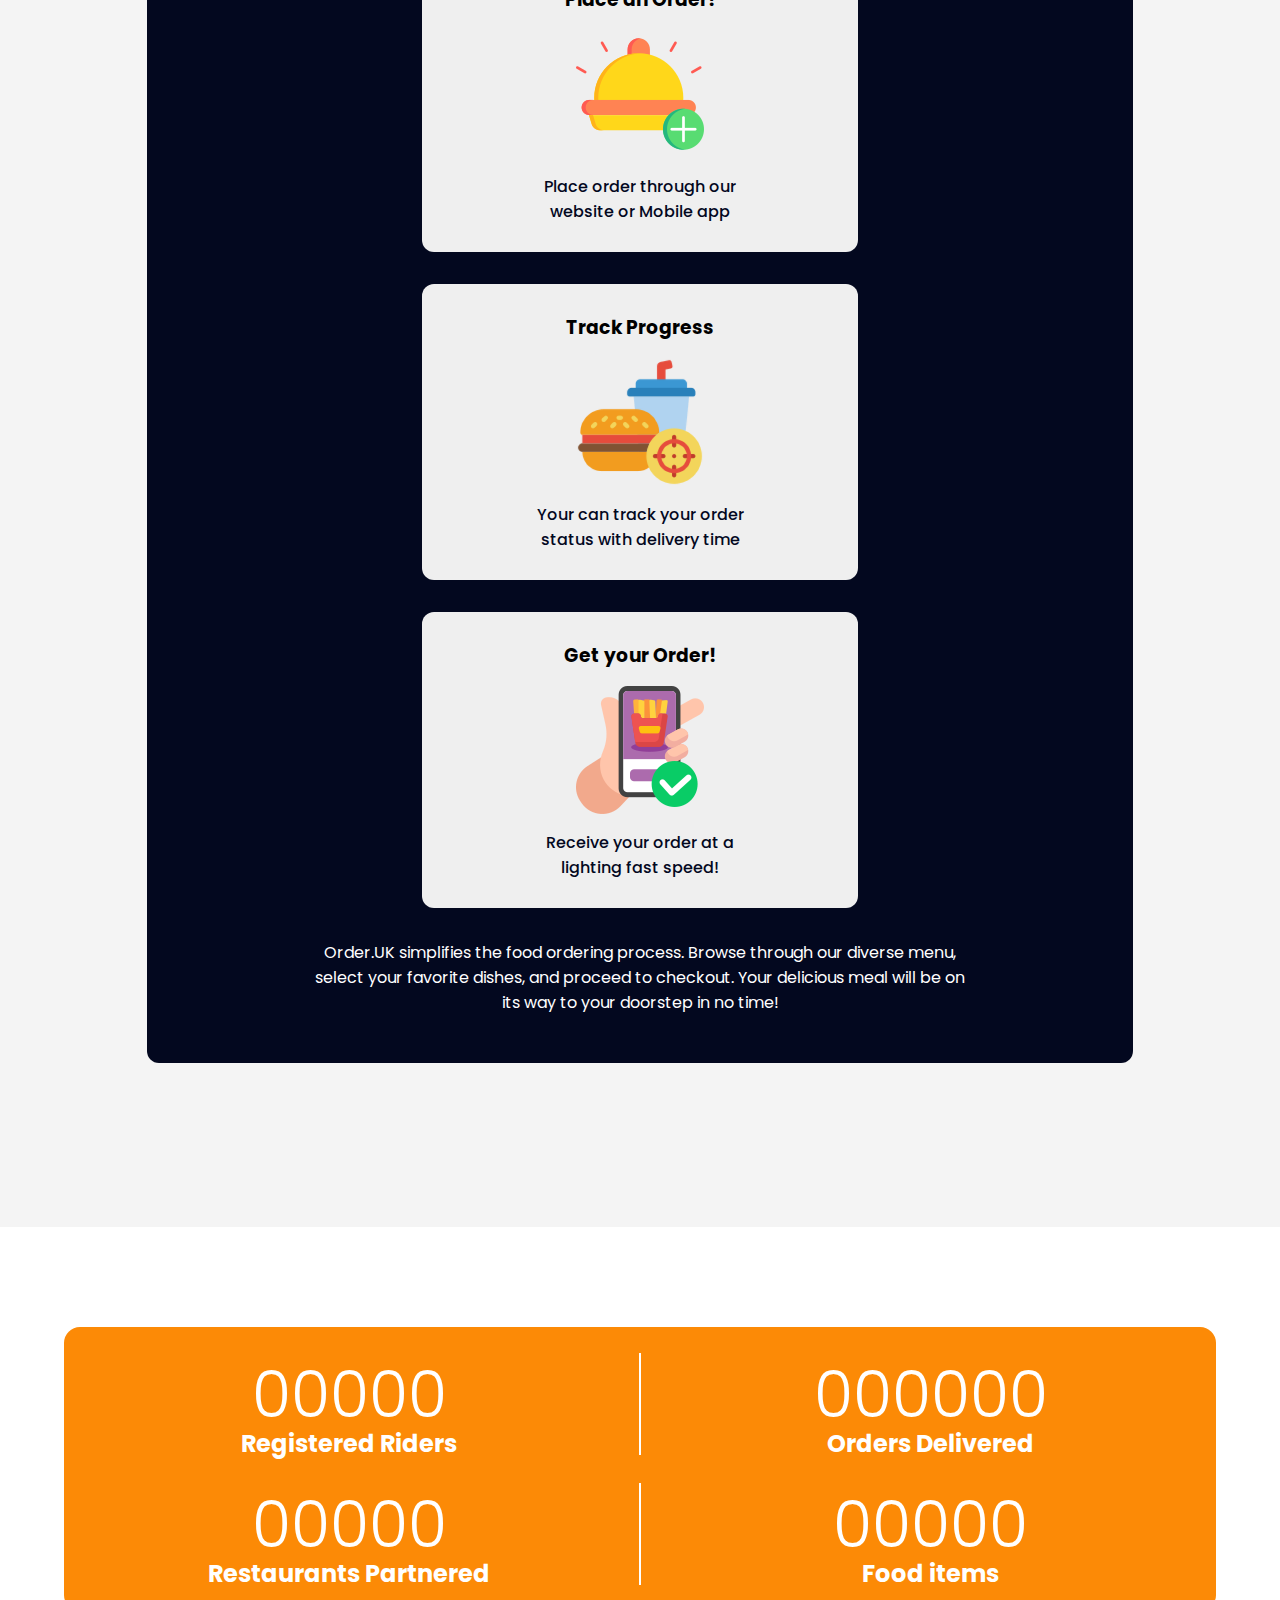
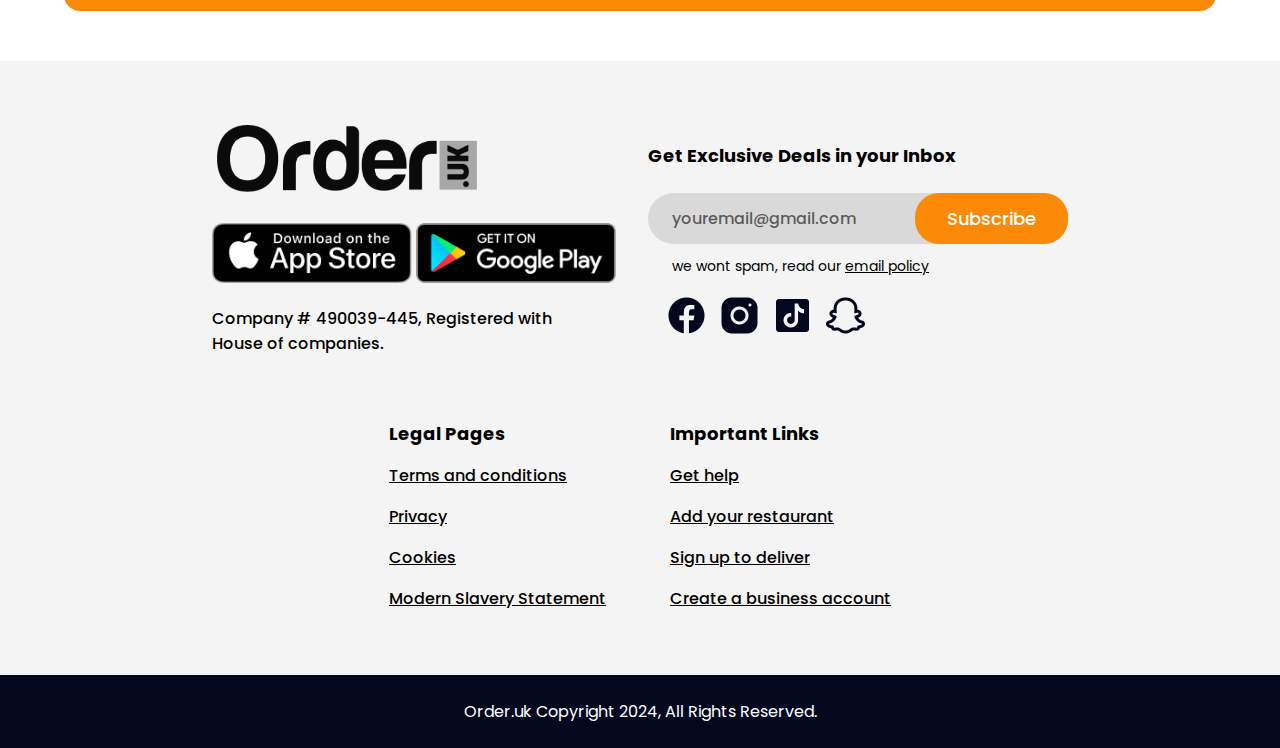
==== commit a7eb6517: "mobile-try" ====
--- a/index.html
+++ b/index.html
@@ -4,7 +4,8 @@
     <meta charset="UTF-8">
     <meta name="viewport" content="width=device-width, initial-scale=1.0">
     <title>Sass</title>
-    <link rel="stylesheet" href="/css/main.min.css">
+    <link rel="stylesheet" href="css/main.min.css">
+    <link rel="stylesheet" href="https://cdnjs.cloudflare.com/ajax/libs/font-awesome/6.7.1/css/all.min.css" integrity="sha512-5Hs3dF2AEPkpNAR7UiOHba+lRSJNeM2ECkwxUIxC1Q/FLycGTbNapWXB4tP889k5T5Ju8fs4b1P5z/iB4nMfSQ==" crossorigin="anonymous" referrerpolicy="no-referrer" />
 </head>
 <body>
     <header>
@@ -26,16 +27,40 @@
                     <p>GBP 79.89</p>
                     <img src="images/Forward Button.png" alt="Forward button">
                 </div>
+
+            </div>
+            
+            <div class="header-container-mobile">
+                <div class="header-container-mobile-left">
+                    <img src="images/Ellipse9.png" alt="pfp">
+                    <p>Aycan</p>
+                </div>
+                <div class="header-container-mobile-right">
+                    <img src="images/Shopping Basket.png" alt="basket">
+                    <p>GBP 79.89</p>
+                </div>
+            </div>
+
+            <div class="header-container-mobile-location">
+                <img src="images/Location.png" alt="locaiton icon">
+                <p>Regent Street, A4, A4201, London</p>
+                <a href="#"><span>Change Location</span></a>
             </div>
 
             <div class="header-container-lower">
                 <img src="images/LOGO 1.png" alt="Oder logo">
                 <ul>
-                    <li><a href="#">Home</a></li>
-                    <li><a href="#">Browse Menu</a></li>
-                    <li><a href="#">Special Offers</a></li>
-                    <li><a href="#">Restaurants</a></li>
-                    <li><a href="#">Track Order</a></li>
+                    <input type="checkbox" id="check">
+                    <span class="menu">
+                        <li><a href="#">Home</a></li>
+                        <li><a href="#">Browse Menu</a></li>
+                        <li><a href="#">Special Offers</a></li>
+                        <li><a href="#">Restaurants</a></li>
+                        <li><a href="#">Track Order</a></li>
+                        <li><a href="#">Login/Signup</a></li>
+                        <label for="check" class="close-menu"><i class="fas fa-times"></i></label>
+                    </span>
+                    <label for="check" class="open-menu"><i class="fas fa-bars"></i></label>
                 </ul>
 
                 <a href="#"><div class="login">
@@ -57,6 +82,7 @@
                 <div class="search-bar-container">
                     <p>e.g. EC4R 3TE</p>
                     <h4>Search</h4>
+                    <img src="images/next-page.png" alt="next btn">
                 </div>
             </div>
 
@@ -91,6 +117,7 @@
 
         <div class="section2-container-upper">
             <h1>Up to -40% 🎊 Order.uk exclusive deals</h1>
+            <h1>Up to -40% Discount Offers 🎊</h1>
 
             <ul>
                 <li>Vegan</li>
@@ -98,6 +125,11 @@
                 <li>Pizza & Fast food</li>
                 <li>others</li>
             </ul>
+
+            <div class="section2-mobile-menu">
+                <img src="images/next-page.png" alt="drop down">
+                <p>Pizza & Fast Food</p>
+            </div>
         </div>
 
         <div class="section2-container-lower">
@@ -273,8 +305,8 @@
 
     <section class="section5">
         <div class="section5-container">
-            <img class="friends" src="/images/friends-laughing-using-mobiles 2.png" alt="friends">
-            <img class="friends" src="/images/friends-laughing-using-mobiles 2.png" alt="friends-fade">
+            <img class="friends" src="images/friends-laughing-using-mobiles-2.png" alt="friends">
+            <img class="friends" src="images/friends-laughing-using-mobiles-2.png" alt="friends-fade">
             <div class="section5-text">
                 <div class="section5-text-logo">
                     <img src="images/LOGO 1.png" alt="logo">
@@ -337,7 +369,7 @@
                     <ul>
                         <li>What payment methods are accepted?</li>
                         <li>Can I track my order in real-time?</li>
-                        <li>Are there any special discounts or promotions available?</li>
+                        <li>Are there any special discounts?</li>
                         <li>Is Order.UK available in my area?</li>
                     </ul>
                 </div>
@@ -459,6 +491,6 @@
     </footer>
 
     <!-- J S -->
-    <script src="/JS/numberCounter.js"></script>
+    <script src="JS/numberCounter.js"></script>
 </body>
 </html>--- a/css/main.min.css
+++ b/css/main.min.css
@@ -1 +1 @@
-@import"https://fonts.googleapis.com/css2?family=Noto+Sans+JP:wght@100..900&family=Open+Sans:ital,wght@0,300..800;1,300..800&family=Oxanium:wght@200..800&family=Plus+Jakarta+Sans:ital,wght@0,200..800;1,200..800&family=Poppins:ital,wght@0,100;0,200;0,300;0,400;0,500;0,600;0,700;0,800;0,900;1,100;1,200;1,300;1,400;1,500;1,600;1,700;1,800;1,900&family=Roboto:ital,wght@0,100;0,300;0,400;0,500;0,700;0,900;1,100;1,300;1,400;1,500;1,700;1,900&family=Rubik+Pixels&family=Varela+Round&display=swap";*{margin:0;padding:0;font-family:"Poppins",sans-serif}a{text-decoration:none;color:#000}header{display:flex;justify-content:center;align-items:center;flex-direction:column}header .header-container{width:90%;font-weight:500}header .header-container .header-container-upper{display:flex;justify-content:space-between;align-items:center;flex-direction:row;border:1px solid rgba(0,0,0,.1);border-radius:0px 0px 12px 12px;background-color:#fafafa;padding-left:32px}header .header-container .header-container-upper .header-container-upper-left{font-size:15px}header .header-container .header-container-upper .header-container-upper-left span{color:#fc8a06;text-decoration:underline}header .header-container .header-container-upper .header-container-upper-center{display:flex;justify-content:space-between;align-items:center;flex-direction:row;width:450px;margin-left:400px}header .header-container .header-container-upper .header-container-upper-center span{color:#fc8a06;text-decoration:underline}header .header-container .header-container-upper .header-container-upper-right{display:flex;justify-content:center;align-items:center;flex-direction:row;color:#fff;background-color:#028643;border-radius:0px 0px 12px 12px}header .header-container .header-container-upper .header-container-upper-right p{padding:20px;border-right:1px solid rgba(255,255,255,.319)}header .header-container .header-container-upper .header-container-upper-right img{padding:8px;width:43px;border-right:1px solid rgba(255,255,255,.319)}header .header-container .header-container-lower{display:flex;justify-content:space-between;align-items:center;flex-direction:row;margin-top:50px;font-weight:500}header .header-container .header-container-lower img{width:215px}header .header-container .header-container-lower ul{display:flex;-moz-column-gap:32px;column-gap:32px;list-style-type:none}header .header-container .header-container-lower ul li{font-size:18px;padding:8px 24px}header .header-container .header-container-lower ul li:first-child{background-color:#fc8a06;border-radius:32px}header .header-container .header-container-lower ul li:first-child a{color:#fff}header .header-container .header-container-lower .login{display:flex;justify-content:center;align-items:center;flex-direction:row;background-color:#03081f;color:#fff;padding:16px 0px;border-radius:32px;width:200px}header .header-container .header-container-lower .login img{width:32px;margin-right:8px}.section1{display:flex;justify-content:center;align-items:center;flex-direction:row;margin-top:50px}.section1 .section1-container{display:flex;justify-content:space-between;align-items:center;flex-direction:row;background-color:#03081f;border-radius:12px;width:90%;height:600px}.section1 .section1-container .section1-container-left{width:25%;color:#fff;padding:100px 50px}.section1 .section1-container .section1-container-left h1{font-size:16px;font-weight:400}.section1 .section1-container .section1-container-left h2{font-size:54px;font-weight:600;width:550px;line-height:68px}.section1 .section1-container .section1-container-left h2 span{color:#fc8a06}.section1 .section1-container .section1-container-left h3{margin:50px 0px 8px 16px;font-size:14px;font-weight:400}.section1 .section1-container .section1-container-left .search-bar-container{display:flex;justify-content:space-between;align-items:center;flex-direction:row;background-color:#fff;width:450px;border-radius:32px;padding-left:16px}.section1 .section1-container .section1-container-left .search-bar-container p{color:rgba(0,0,0,.8)}.section1 .section1-container .section1-container-left .search-bar-container h4{display:flex;justify-content:center;align-items:center;flex-direction:row;background-color:#fc8a06;padding:16px;border-radius:32px;width:160px}.section1 .section1-container .section1-container-right{display:flex;justify-content:center;align-items:center;flex-direction:row;position:relative;width:75%;height:600px}.section1 .section1-container .section1-container-right img{position:absolute}.section1 .section1-container .section1-container-right img:nth-child(1){width:800px;bottom:0px;right:0px;right:570px}.section1 .section1-container .section1-container-right img:nth-child(2){width:470px;right:550px;bottom:0px;z-index:3}.section1 .section1-container .section1-container-right .orange-shape{background-color:#fc8a06;position:absolute;z-index:2;border-radius:280px 0px 0px 12px;width:800px;height:570px;bottom:0px;right:0px}.section1 .section1-container .section1-container-right .orange-shape p{position:absolute;font-size:80px;font-weight:600;color:#fff;-webkit-text-fill-color:#fc8a06;-webkit-text-stroke:1px #fff}.section1 .section1-container .section1-container-right .orange-shape p:nth-child(1){top:-5px;right:190px}.section1 .section1-container .section1-container-right .orange-shape p:nth-child(2){top:170px;right:90px}.section1 .section1-container .section1-container-right .orange-shape p:nth-child(3){top:350px;right:140px}.section1 .section1-container .section1-container-right .orange-shape .notification-container{position:absolute;display:flex;justify-content:center;align-items:center;flex-direction:column;align-items:start;text-align:start;padding-left:36px;padding-top:16px;width:390px;height:120px;top:60px;right:90px;background-repeat:no-repeat;background-position:center;background-size:cover;background-image:url("/images/NotificationBubble.png")}.section1 .section1-container .section1-container-right .orange-shape .notification-container h1{position:relative;font-size:12px;font-weight:600}.section1 .section1-container .section1-container-right .orange-shape .notification-container h2{position:relative;font-size:12px;font-weight:400}.section1 .section1-container .section1-container-right .orange-shape .notification-container:nth-of-type(1){top:60px;right:150px}.section1 .section1-container .section1-container-right .orange-shape .notification-container:nth-of-type(2){top:240px;right:50px}.section1 .section1-container .section1-container-right .orange-shape .notification-container:nth-of-type(3){top:420px;right:100px}.section2{display:flex;justify-content:center;align-items:center;flex-direction:column;margin-top:50px}.section2 .section2-container-upper{display:flex;justify-content:space-between;align-items:center;flex-direction:row;width:90%;margin-bottom:50px}.section2 .section2-container-upper h1{font-weight:700;font-size:32px}.section2 .section2-container-upper ul{display:flex;justify-content:center;align-items:center;flex-direction:row;list-style-type:none;-moz-column-gap:80px;column-gap:80px}.section2 .section2-container-upper ul li:nth-child(3){color:#fc8a06;border:1px solid #fc8a06;border-radius:32px;padding:12px 32px}.section2 .section2-container-lower{display:flex;justify-content:space-between;align-items:center;flex-direction:row;width:90%}.section2 .section2-container-lower .section2-content{position:relative;display:flex;justify-content:end;align-items:center;flex-direction:column;align-items:start;padding:30px;border-radius:16px;width:30%;height:375px;background-repeat:no-repeat;background-position:center;background-size:cover;background-image:linear-gradient(to left, transparent, rgba(7, 7, 7, 0.8)),url("/images/food1.png")}.section2 .section2-container-lower .section2-content .section2-content-discount{position:absolute;right:32px;top:0;padding:20px;border-radius:0px 0px 12px 12px;background-color:#03081f;color:#fff;font-weight:700;font-size:18px}.section2 .section2-container-lower .section2-content:nth-child(2){background-image:linear-gradient(to left, transparent, rgba(7, 7, 7, 0.8)),url("/images/food2.png")}.section2 .section2-container-lower .section2-content:nth-child(3){background-image:linear-gradient(to left, transparent, rgba(7, 7, 7, 0.8)),url("/images/food3.png")}.section2 .section2-container-lower h1{color:#fc8a06;font-size:18px;font-weight:500}.section2 .section2-container-lower h2{color:#fff;font-size:24px;font-weight:700}.section3{display:flex;justify-content:center;align-items:center;flex-direction:column;margin-top:50px}.section3 .section3-container{display:flex;justify-content:center;align-items:center;flex-direction:column;align-items:start;width:90%;margin-bottom:50px}.section3 .section3-container h1{font-size:32px;font-weight:700}.section3 .section3-container .section3-container-content{display:flex;justify-content:space-between;align-items:center;flex-direction:row;width:100%;margin-top:50px;border-radius:12px}.section3 .section3-container .section3-container-content .section3-content img{width:260px}.section3 .section3-container .section3-container-content .section3-content .section3-text{background-color:#f5f5f5;border:2px solid rgba(0,0,0,.1);border-top:0px;border-radius:0px 0px 12px 12px;padding:12px;margin-top:-8px}.section3 .section3-container .section3-container-content .section3-content .section3-text h1{font-weight:700;font-size:18px}.section3 .section3-container .section3-container-content .section3-content .section3-text h2{font-weight:400;font-size:14px;color:#fc8a06}.section4{display:flex;justify-content:center;align-items:center;flex-direction:column;margin-top:50px}.section4 .section4-container{display:flex;justify-content:center;align-items:center;flex-direction:column;align-items:start;width:90%;margin-bottom:50px}.section4 .section4-container h1{font-size:32px;font-weight:700}.section4 .section4-container .section4-container-content{display:flex;justify-content:space-between;align-items:center;flex-direction:row;width:100%;margin-top:50px;border-radius:12px}.section4 .section4-container .section4-container-content .section4-content img{width:260px}.section4 .section4-container .section4-container-content .section4-content .section4-text{background-color:#fc8a06;border-top:0px;border-radius:0px 0px 12px 12px;padding:12px;color:#fff;margin-top:-8px}.section4 .section4-container .section4-container-content .section4-content .section4-text h1{font-weight:700;font-size:18px}.section4 .section4-container .section4-content:nth-child(6) img,.section4 .section4-container .section4-content:nth-child(7) img,.section4 .section4-container .section4-content:nth-child(8) img{border:1px solid rgba(0,0,0,.2);border-radius:12px 12px 0px 0px}.section5{display:flex;justify-content:center;align-items:center;flex-direction:column;margin-top:50px}.section5 .section5-container{position:relative;display:flex;justify-content:end;align-items:center;flex-direction:row;width:90%;margin-bottom:50px;height:600px;background:linear-gradient(rgb(238, 238, 238), rgb(224, 225, 220))}.section5 .section5-container .friends{position:absolute;width:800px}.section5 .section5-container .friends:nth-of-type(1){bottom:0;left:15px;z-index:1}.section5 .section5-container .friends:nth-of-type(2){bottom:15px;left:0px;opacity:20%}.section5 .section5-container .section5-text{width:950px}.section5 .section5-container .section5-text .section5-text-logo{position:relative;display:flex;justify-content:start;align-items:center;flex-direction:row}.section5 .section5-container .section5-text .section5-text-logo img{width:270px;position:relative;bottom:8px}.section5 .section5-container .section5-text .section5-text-logo h1{margin-left:10px;font-size:68px;font-weight:700}.section5 .section5-container .section5-text .section5-text-blacked{background-color:#03081f;color:#fff;position:relative;display:flex;justify-content:end;align-items:center;flex-direction:row;align-items:end;left:-130px;border-radius:64px;padding-right:40px;width:800px}.section5 .section5-container .section5-text .section5-text-blacked h2{font-weight:500;font-size:54px}.section5 .section5-container .section5-text .section5-text-blacked span{color:#fc8a06;text-decoration:underline}.section5 .section5-container .section5-text h3{margin-top:24px;margin-left:100px;font-weight:400;font-size:24px}.section5 .section5-container .section5-text .section5-text-apps{margin-left:130px;margin-top:24px}.section5 .section5-container .section5-text .section5-text-apps img{position:relative}.section6{display:flex;justify-content:center;align-items:center;flex-direction:column;margin-top:50px}.section6 .section6-container{display:flex;justify-content:space-between;align-items:center;flex-direction:row;width:90%}.section6 .section6-container .section6-content{position:relative;display:flex;justify-content:end;align-items:center;flex-direction:column;align-items:start;padding:30px;border-radius:16px;width:46%;height:500px;background-repeat:no-repeat;background-position:top center;background-size:cover;background-image:linear-gradient(to left, transparent, rgba(3, 8, 31, 0.19), rgba(3, 8, 31, 0.89)),url("/images/boss1.png")}.section6 .section6-container .section6-content .section6-content-msg{position:absolute;left:64px;top:0;padding:20px 64px;border-radius:0px 0px 12px 12px;background-color:#fff;color:#03081f;font-weight:700;font-size:18px}.section6 .section6-container .section6-content h1{color:#fc8a06;font-size:18px;font-weight:500}.section6 .section6-container .section6-content h2{color:#fff;font-size:44px;font-weight:700}.section6 .section6-container .section6-content p{color:#fff;font-size:18px;font-weight:500;background-color:#fc8a06;text-align:center;margin-top:24px;padding:12px 0px;width:200px;border-radius:32px}.section6 .section6-container .section6-content:nth-child(2){background-image:linear-gradient(to left, transparent, rgba(7, 7, 7, 0.6)),url("/images/boss2.png")}.section7{display:flex;justify-content:center;align-items:center;flex-direction:row;margin-top:50px}.section7 .setction7-container{display:flex;justify-content:center;align-items:center;flex-direction:column;width:77%;background-color:rgba(217,217,217,.3);border-radius:12px;margin-bottom:50px;padding:164px}.section7 .setction7-container .setction7-upper-txt{width:100%;display:flex;justify-content:space-between;align-items:center;flex-direction:row}.section7 .setction7-container .setction7-upper-txt h1{font-weight:700;font-size:32px}.section7 .setction7-container .setction7-upper-txt ul{display:flex;justify-content:center;align-items:center;flex-direction:row;list-style-type:none;-moz-column-gap:64px;column-gap:64px}.section7 .setction7-container .setction7-upper-txt ul li{font-size:16px;font-weight:400}.section7 .setction7-container .setction7-upper-txt ul li:first-child{border:1px solid #fc8a06;border-radius:32px;padding:12px 32px;font-weight:700}.section7 .setction7-container .setciont7-main-container{display:flex;justify-content:space-between;align-items:center;flex-direction:row;background-color:#03081f;border-radius:12px;margin-top:50px;width:100%}.section7 .setction7-container .setciont7-main-container .setciont7-main-container-left{width:400px;padding:0px 64px;text-align:center;display:flex;justify-content:center;align-items:center;flex-direction:column}.section7 .setction7-container .setciont7-main-container .setciont7-main-container-left h2{font-weight:700;font-size:18px;background-color:#fc8a06;text-align:center;width:330px;padding:18px 16px;border-radius:32px;margin-bottom:32px}.section7 .setction7-container .setciont7-main-container .setciont7-main-container-left ul{display:flex;justify-content:center;align-items:center;flex-direction:column;list-style-type:none;row-gap:32px}.section7 .setction7-container .setciont7-main-container .setciont7-main-container-left ul li{font-weight:700;font-size:18px;color:#fff}.section7 .setction7-container .setciont7-main-container .setciont7-main-container-right{display:flex;justify-content:center;align-items:center;flex-direction:column;width:1200px;padding:48px}.section7 .setction7-container .setciont7-main-container .setciont7-main-container-right .setciont7-wraper-container{display:flex;justify-content:space-between;align-items:center;flex-direction:row;-moz-column-gap:32px;column-gap:32px}.section7 .setction7-container .setciont7-main-container .setciont7-main-container-right .setciont7-wraper-container .section7-wraper-content{display:flex;justify-content:center;align-items:center;flex-direction:column;text-align:center;row-gap:16px;width:240px;height:280px;background-color:#efefef;border-radius:12px;padding:8px}.section7 .setction7-container .setciont7-main-container .setciont7-main-container-right .setciont7-wraper-container .section7-wraper-content img{width:128px}.section7 .setction7-container .setciont7-main-container .setciont7-main-container-right .setciont7-wraper-container .section7-wraper-content p{width:240px;font-weight:500;color:#03081f}.section7 .setction7-container .setciont7-main-container .setciont7-main-container-right .p-lower{width:650px;margin-top:32px;text-align:center;font-weight:400;color:#fff}.section8{display:flex;justify-content:center;align-items:center;flex-direction:row;margin-top:50px}.section8 .section8-container{display:flex;justify-content:center;align-items:center;flex-direction:row;background-color:#fc8a06;width:90%;margin-bottom:50px;padding:12px 0px;border-radius:16px}.section8 .section8-container .content{display:flex;justify-content:center;align-items:center;flex-direction:column}.section8 .section8-container .content span.num{position:relative;color:#fff;width:250px;text-align:center;font-size:64px;font-weight:300;bottom:-8px}.section8 .section8-container .content span.text{text-align:center;position:relative;color:#fff;font-size:24px;font-weight:700;bottom:8px}.section8 .section8-container hr{margin-left:48px;margin-right:48px;height:100px;border:1px solid #fff}footer{display:flex;justify-content:center;align-items:center;flex-direction:column}footer .footer-container-upper{padding-top:64px;padding-bottom:64px;display:flex;justify-content:center;align-items:center;flex-direction:column;width:100%;font-weight:500;background-color:rgba(217,217,217,.3)}footer .footer-container-upper .footer-container-upper-content{display:flex;justify-content:space-between;align-items:center;flex-direction:row;width:90%}footer .footer-container-upper .footer-container-upper-content .footer-upper-left .footer-logo{width:270px}footer .footer-container-upper .footer-container-upper-content .footer-upper-left .footer-upper-left-apps{margin-top:24px}footer .footer-container-upper .footer-container-upper-content .footer-upper-left .footer-upper-left-apps img{width:200px}footer .footer-container-upper .footer-container-upper-content .footer-upper-left p{margin-top:16px;width:350px}footer .footer-container-upper .footer-container-upper-content .footer-upper-center{margin-left:200px}footer .footer-container-upper .footer-container-upper-content .footer-upper-center h1{font-weight:700;font-size:18px}footer .footer-container-upper .footer-container-upper-content .footer-upper-center .footer-search{display:flex;justify-content:space-between;align-items:center;flex-direction:row;margin-top:24px;width:500px;background-color:#d9d9d9;border-radius:32px}footer .footer-container-upper .footer-container-upper-content .footer-upper-center .footer-search p{padding-left:24px;color:rgba(0,0,0,.6)}footer .footer-container-upper .footer-container-upper-content .footer-upper-center .footer-search h2{background-color:#fc8a06;color:#fff;font-weight:500;font-size:18px;padding:12px 32px;border-radius:24px}footer .footer-container-upper .footer-container-upper-content .footer-upper-center h3{margin-top:12px;padding-left:24px;font-weight:400;font-size:14px}footer .footer-container-upper .footer-container-upper-content .footer-upper-center h3 span{text-decoration:underline}footer .footer-container-upper .footer-container-upper-content .footer-upper-center .media{display:flex;justify-content:start;align-items:center;flex-direction:row;-moz-column-gap:8px;column-gap:8px;margin-top:16px;padding-left:16px}footer .footer-container-upper .footer-container-upper-content .footer-upper-right{display:flex;justify-content:start;align-items:center;flex-direction:row;-moz-column-gap:64px;column-gap:64px}footer .footer-container-upper .footer-container-upper-content .footer-upper-right ul{list-style-type:none;display:flex;justify-content:start;align-items:center;flex-direction:column;align-items:start;row-gap:16px}footer .footer-container-upper .footer-container-upper-content .footer-upper-right ul li{text-decoration:underline}footer .footer-container-upper .footer-container-upper-content .footer-upper-right ul li:first-child{text-decoration:none;font-weight:700;font-size:18px}footer .footer-container-lower{width:100%;display:flex;justify-content:center;align-items:center;flex-direction:row;background-color:#03081f;color:#fff}footer .footer-container-lower .footer-container-lower-content{width:90%;display:flex;justify-content:space-between;align-items:center;flex-direction:row;padding:24px}footer .footer-container-lower .footer-container-lower-content ul{display:flex;justify-content:center;align-items:center;flex-direction:row;-moz-column-gap:42px;column-gap:42px;list-style-type:none}/*# sourceMappingURL=main.min.css.map */+@import"https://fonts.googleapis.com/css2?family=Noto+Sans+JP:wght@100..900&family=Open+Sans:ital,wght@0,300..800;1,300..800&family=Oxanium:wght@200..800&family=Plus+Jakarta+Sans:ital,wght@0,200..800;1,200..800&family=Poppins:ital,wght@0,100;0,200;0,300;0,400;0,500;0,600;0,700;0,800;0,900;1,100;1,200;1,300;1,400;1,500;1,600;1,700;1,800;1,900&family=Roboto:ital,wght@0,100;0,300;0,400;0,500;0,700;0,900;1,100;1,300;1,400;1,500;1,700;1,900&family=Rubik+Pixels&family=Varela+Round&display=swap";*{margin:0;padding:0;font-family:"Poppins",sans-serif}a{text-decoration:none;color:#000}body{overflow-x:hidden}::-webkit-scrollbar-track{-webkit-box-shadow:inset 0 0 6px rgba(0,0,0,.3);background-color:#f5f5f5}::-webkit-scrollbar{width:12px;background-color:#f5f5f5}::-webkit-scrollbar-thumb{background-color:#f90;background-image:-webkit-linear-gradient(45deg, rgba(255, 255, 255, 0.2) 25%, transparent 25%, transparent 50%, rgba(255, 255, 255, 0.2) 50%, rgba(255, 255, 255, 0.2) 75%, transparent 75%, transparent)}header{display:flex;justify-content:center;align-items:center;flex-direction:column}header .header-container{width:90%;font-weight:500}header .header-container .header-container-mobile{display:none}header .header-container .header-container-mobile-location{display:none}header .header-container .header-container-upper{display:flex;justify-content:space-between;align-items:center;flex-direction:row;border:1px solid rgba(0,0,0,.1);border-radius:0px 0px 12px 12px;background-color:#fafafa;padding-left:32px;animation:fade-up .6s ease-out 0s}@keyframes fade-up{0%{opacity:0;transform:translateY(-120px) scale(1)}100%{opacity:1;transform:translateY(0px) scale(1)}}header .header-container .header-container-upper .header-container-upper-left{font-size:15px}header .header-container .header-container-upper .header-container-upper-left span{color:#fc8a06;text-decoration:underline}header .header-container .header-container-upper .header-container-upper-center{display:flex;justify-content:space-between;align-items:center;flex-direction:row;width:450px;margin-left:400px}header .header-container .header-container-upper .header-container-upper-center span{color:#fc8a06;text-decoration:underline}header .header-container .header-container-upper .header-container-upper-right{display:flex;justify-content:center;align-items:center;flex-direction:row;color:#fff;background-color:#028643;border-radius:0px 0px 12px 12px}header .header-container .header-container-upper .header-container-upper-right p{padding:20px;border-right:1px solid rgba(255,255,255,.319)}header .header-container .header-container-upper .header-container-upper-right img{padding:8px;width:43px;border-right:1px solid rgba(255,255,255,.319)}header .header-container .header-container-lower{display:flex;justify-content:space-between;align-items:center;flex-direction:row;margin-top:50px;font-weight:500;animation:fade-down .6s ease-out 0s}@keyframes fade-down{0%{opacity:0;transform:translateY(60px) scale(0.9)}100%{opacity:1;transform:translateY(0px) scale(1)}}header .header-container .header-container-lower img{width:215px}header .header-container .header-container-lower ul{-moz-column-gap:32px;column-gap:32px;display:flex;justify-content:center;align-items:center;flex-direction:row;list-style-type:none;position:relative}header .header-container .header-container-lower ul #check{display:none}header .header-container .header-container-lower ul span{display:flex;justify-content:center;align-items:center;flex-direction:row}header .header-container .header-container-lower ul span li{font-size:18px;padding:8px 24px}header .header-container .header-container-lower ul span li a{display:inline-block;text-align:center;position:relative}header .header-container .header-container-lower ul span .close-menu{top:20px;right:20px}header .header-container .header-container-lower ul .close-menu,header .header-container .header-container-lower ul .open-menu{position:absolute;cursor:pointer;font-size:48px;display:none}header .header-container .header-container-lower ul .open-menu{top:20%;right:12px;transform:translateY(-50%)}header .header-container .header-container-lower ul li:first-child{background-color:#fc8a06;border-radius:32px}header .header-container .header-container-lower ul li:first-child a{color:#fff}header .header-container .header-container-lower ul li:nth-child(6){display:none}header .header-container .header-container-lower .login{display:flex;justify-content:center;align-items:center;flex-direction:row;background-color:#03081f;color:#fff;padding:16px 0px;border-radius:32px;width:200px}header .header-container .header-container-lower .login img{width:32px;margin-right:8px}.section1{display:flex;justify-content:center;align-items:center;flex-direction:row;margin-top:50px}.section1 .section1-container{display:flex;justify-content:space-between;align-items:center;flex-direction:row;background-color:#03081f;border-radius:12px;width:90%;height:600px;animation:fade-down .6s ease-out 0s}@keyframes fade-down{0%{opacity:0;transform:translateY(120px) scale(0.9)}100%{opacity:1;transform:translateY(0px) scale(1)}}.section1 .section1-container .section1-container-left{width:25%;color:#fff;padding:100px 50px}.section1 .section1-container .section1-container-left h1{font-size:16px;font-weight:400;width:500px;opacity:0;animation:fade-in .5s ease-in-out .5s forwards}@keyframes fade-in{0%{opacity:0}100%{opacity:1}}.section1 .section1-container .section1-container-left h2{font-size:54px;font-weight:600;width:550px;line-height:68px;opacity:0;animation:fade-in .5s ease-in-out .8s forwards}@keyframes fade-in{0%{opacity:0}100%{opacity:1}}.section1 .section1-container .section1-container-left h2 span{color:#fc8a06}.section1 .section1-container .section1-container-left h3{margin:50px 0px 8px 16px;font-size:14px;font-weight:400;opacity:0;animation:fade-left .6s ease-out 1.1s forwards}@keyframes fade-left{0%{opacity:0;transform:translateX(-500px) scale(1)}100%{opacity:1;transform:translateX(0px) scale(1)}}.section1 .section1-container .section1-container-left .search-bar-container{display:flex;justify-content:space-between;align-items:center;flex-direction:row;background-color:#fff;width:450px;border-radius:32px;padding-left:16px;opacity:0;animation:fade-left .6s ease-out 1.1s forwards}@keyframes fade-left{0%{opacity:0;transform:translateX(-500px) scale(1)}100%{opacity:1;transform:translateX(0px) scale(1)}}.section1 .section1-container .section1-container-left .search-bar-container p{color:rgba(0,0,0,.8)}.section1 .section1-container .section1-container-left .search-bar-container h4{display:flex;justify-content:center;align-items:center;flex-direction:row;background-color:#fc8a06;padding:16px;border-radius:32px;width:160px}.section1 .section1-container .section1-container-left .search-bar-container img{display:none}.section1 .section1-container .section1-container-right{display:flex;justify-content:center;align-items:center;flex-direction:row;position:relative;width:75%;height:600px}.section1 .section1-container .section1-container-right img{position:absolute}.section1 .section1-container .section1-container-right img:nth-child(1){width:800px;bottom:0px;right:570px;opacity:0;animation:fade-right .6s ease-out 1.4s forwards}@keyframes fade-right{0%{opacity:0;transform:translateX(200px) scale(1)}100%{opacity:1;transform:translateX(0px) scale(1)}}.section1 .section1-container .section1-container-right img:nth-child(2){width:470px;right:550px;bottom:0px;z-index:3;opacity:0;animation:fade-right .6s ease-out 1.4s forwards}@keyframes fade-right{0%{opacity:0;transform:translateX(200px) scale(1)}100%{opacity:1;transform:translateX(0px) scale(1)}}.section1 .section1-container .section1-container-right .orange-shape{background-color:#fc8a06;position:absolute;z-index:2;border-radius:280px 0px 0px 12px;width:800px;height:570px;bottom:0px;right:0px;opacity:0;animation:fade-right .6s ease-out 1.3s forwards}@keyframes fade-right{0%{opacity:0;transform:translateX(200px) scale(1)}100%{opacity:1;transform:translateX(0px) scale(1)}}.section1 .section1-container .section1-container-right .orange-shape p{position:absolute;font-size:80px;font-weight:600;color:#fff;-webkit-text-fill-color:#fc8a06;-webkit-text-stroke:1px #fff}.section1 .section1-container .section1-container-right .orange-shape p:nth-child(1){top:-5px;right:190px}.section1 .section1-container .section1-container-right .orange-shape p:nth-child(2){top:170px;right:90px}.section1 .section1-container .section1-container-right .orange-shape p:nth-child(3){top:350px;right:140px}.section1 .section1-container .section1-container-right .orange-shape .notification-container{position:absolute;display:flex;justify-content:center;align-items:center;flex-direction:column;align-items:start;text-align:start;padding-left:36px;padding-top:16px;width:390px;height:120px;top:60px;right:90px;background-repeat:no-repeat;background-position:center;background-size:cover;background-image:url("../images/NotificationBubble.png")}.section1 .section1-container .section1-container-right .orange-shape .notification-container h1{position:relative;font-size:12px;font-weight:600}.section1 .section1-container .section1-container-right .orange-shape .notification-container h2{position:relative;font-size:12px;font-weight:400}.section1 .section1-container .section1-container-right .orange-shape .notification-container:nth-of-type(1){top:60px;right:150px}.section1 .section1-container .section1-container-right .orange-shape .notification-container:nth-of-type(2){top:240px;right:50px}.section1 .section1-container .section1-container-right .orange-shape .notification-container:nth-of-type(3){top:420px;right:100px}.section2{display:flex;justify-content:center;align-items:center;flex-direction:column;margin-top:50px;animation:appear linear;animation-timeline:view();animation-range:entry 0% cover 30%}@keyframes appear{0%{opacity:0;scale:.5}100%{opacity:1;scale:1}}.section2 .section2-container-upper{display:flex;justify-content:space-between;align-items:center;flex-direction:row;width:90%;margin-bottom:50px}.section2 .section2-container-upper h1{font-weight:700;font-size:32px}.section2 .section2-container-upper h1:nth-child(2){display:none}.section2 .section2-container-upper ul{display:flex;justify-content:center;align-items:center;flex-direction:row;list-style-type:none;-moz-column-gap:80px;column-gap:80px}.section2 .section2-container-upper ul li:nth-child(3){color:#fc8a06;border:1px solid #fc8a06;border-radius:32px;padding:12px 32px}.section2 .section2-container-upper .section2-mobile-menu{display:none;border:2px solid #03081f;padding:12px 16px;border-radius:32px}.section2 .section2-container-upper .section2-mobile-menu img{margin-right:12px;width:28px;transform:rotate(90deg)}.section2 .section2-container-lower{display:flex;justify-content:space-between;align-items:center;flex-direction:row;width:90%}.section2 .section2-container-lower .section2-content{position:relative;display:flex;justify-content:end;align-items:center;flex-direction:column;align-items:start;padding:30px;border-radius:16px;width:30%;height:375px;background-repeat:no-repeat;background-position:center;background-size:cover;background-image:linear-gradient(to left, transparent, rgba(7, 7, 7, 0.8)),url("../images/food1.png")}.section2 .section2-container-lower .section2-content .section2-content-discount{position:absolute;right:32px;top:0;padding:20px;border-radius:0px 0px 12px 12px;background-color:#03081f;color:#fff;font-weight:700;font-size:18px}.section2 .section2-container-lower .section2-content:nth-child(2){background-image:linear-gradient(to left, transparent, rgba(7, 7, 7, 0.8)),url("../images/food2.png")}.section2 .section2-container-lower .section2-content:nth-child(3){background-image:linear-gradient(to left, transparent, rgba(7, 7, 7, 0.8)),url("../images/food3.png")}.section2 .section2-container-lower h1{color:#fc8a06;font-size:18px;font-weight:500}.section2 .section2-container-lower h2{color:#fff;font-size:24px;font-weight:700}.section3{display:flex;justify-content:center;align-items:center;flex-direction:column;margin-top:50px;animation:appear linear;animation-timeline:view();animation-range:entry 0% cover 30%}@keyframes appear{0%{opacity:0;scale:.5}100%{opacity:1;scale:1}}.section3 .section3-container{display:flex;justify-content:center;align-items:center;flex-direction:column;align-items:start;width:90%;margin-bottom:50px}.section3 .section3-container h1{font-size:32px;font-weight:700}.section3 .section3-container .section3-container-content{display:flex;justify-content:space-between;align-items:center;flex-direction:row;row-gap:16px;flex-wrap:wrap;width:100%;margin-top:50px;border-radius:12px}.section3 .section3-container .section3-container-content .section3-content img{width:260px}.section3 .section3-container .section3-container-content .section3-content .section3-text{background-color:#f5f5f5;border:2px solid rgba(0,0,0,.1);border-top:0px;border-radius:0px 0px 12px 12px;padding:12px;margin-top:-8px}.section3 .section3-container .section3-container-content .section3-content .section3-text h1{font-weight:700;font-size:18px}.section3 .section3-container .section3-container-content .section3-content .section3-text h2{font-weight:400;font-size:14px;color:#fc8a06}.section4{display:flex;justify-content:center;align-items:center;flex-direction:column;margin-top:50px;animation:appear linear;animation-timeline:view();animation-range:entry 0% cover 30%}@keyframes appear{0%{opacity:0;scale:.5}100%{opacity:1;scale:1}}.section4 .section4-container{display:flex;justify-content:center;align-items:center;flex-direction:column;align-items:start;width:90%;margin-bottom:50px}.section4 .section4-container h1{font-size:32px;font-weight:700}.section4 .section4-container .section4-container-content{display:flex;justify-content:space-between;align-items:center;flex-direction:row;width:100%;margin-top:50px;border-radius:12px;row-gap:16px;padding-bottom:12px;overflow-x:auto}.section4 .section4-container .section4-container-content.section4-container-content::-webkit-scrollbar-track{-webkit-box-shadow:inset 0 0 6px rgba(0,0,0,.3);background-color:#f5f5f5}.section4 .section4-container .section4-container-content.section4-container-content::-webkit-scrollbar{width:10px;background-color:#f5f5f5}.section4 .section4-container .section4-container-content.section4-container-content::-webkit-scrollbar-thumb{background-color:#f90;background-image:-webkit-linear-gradient(45deg, rgba(255, 255, 255, 0.2) 25%, transparent 25%, transparent 50%, rgba(255, 255, 255, 0.2) 50%, rgba(255, 255, 255, 0.2) 75%, transparent 75%, transparent)}.section4 .section4-container .section4-container-content .section4-content img{width:260px}.section4 .section4-container .section4-container-content .section4-content .section4-text{background-color:#fc8a06;border-top:0px;border-radius:0px 0px 12px 12px;padding:12px;color:#fff;margin-top:-8px}.section4 .section4-container .section4-container-content .section4-content .section4-text h1{font-weight:700;font-size:18px}.section4 .section4-container .section4-content:nth-child(6) img,.section4 .section4-container .section4-content:nth-child(7) img,.section4 .section4-container .section4-content:nth-child(8) img{border:1px solid rgba(0,0,0,.2);border-radius:12px 12px 0px 0px}.section5{display:flex;justify-content:center;align-items:center;flex-direction:column;margin-top:50px;animation:appear linear;animation-timeline:view();animation-range:entry 0% cover 30%}@keyframes appear{0%{opacity:0;scale:.5}100%{opacity:1;scale:1}}.section5 .section5-container{position:relative;display:flex;justify-content:end;align-items:center;flex-direction:row;width:90%;margin-bottom:50px;min-height:600px;background:linear-gradient(rgb(238, 238, 238), rgb(224, 225, 220));border-radius:12px}.section5 .section5-container .friends{position:absolute;width:800px}.section5 .section5-container .friends:nth-of-type(1){bottom:0;left:15px;z-index:1}.section5 .section5-container .friends:nth-of-type(2){bottom:15px;left:0px;opacity:20%}.section5 .section5-container .section5-text{width:950px}.section5 .section5-container .section5-text .section5-text-logo{position:relative;display:flex;justify-content:start;align-items:center;flex-direction:row}.section5 .section5-container .section5-text .section5-text-logo img{width:270px;position:relative;bottom:8px}.section5 .section5-container .section5-text .section5-text-logo h1{margin-left:10px;font-size:68px;font-weight:700}.section5 .section5-container .section5-text .section5-text-blacked{background-color:#03081f;color:#fff;position:relative;display:flex;justify-content:end;align-items:center;flex-direction:row;align-items:end;left:-130px;border-radius:64px;padding-right:40px;width:800px}.section5 .section5-container .section5-text .section5-text-blacked h2{font-weight:500;font-size:54px}.section5 .section5-container .section5-text .section5-text-blacked span{color:#fc8a06;text-decoration:underline}.section5 .section5-container .section5-text h3{margin-top:24px;margin-left:100px;font-weight:400;font-size:24px}.section5 .section5-container .section5-text .section5-text-apps{margin-left:130px;margin-top:24px}.section5 .section5-container .section5-text .section5-text-apps img{position:relative}.section6{display:flex;justify-content:center;align-items:center;flex-direction:column;margin-top:50px;animation:appear linear;animation-timeline:view();animation-range:entry 0% cover 30%}@keyframes appear{0%{opacity:0;scale:.5}100%{opacity:1;scale:1}}.section6 .section6-container{display:flex;justify-content:space-between;align-items:center;flex-direction:row;width:90%}.section6 .section6-container .section6-content{position:relative;display:flex;justify-content:end;align-items:center;flex-direction:column;align-items:start;padding:30px;border-radius:16px;width:46%;height:500px;background-repeat:no-repeat;background-position:top center;background-size:cover;background-image:linear-gradient(to left, transparent, rgba(3, 8, 31, 0.19), rgba(3, 8, 31, 0.89)),url("../images/boss1.png")}.section6 .section6-container .section6-content .section6-content-msg{position:absolute;left:64px;top:0;padding:20px 64px;border-radius:0px 0px 12px 12px;background-color:#fff;color:#03081f;font-weight:700;font-size:18px}.section6 .section6-container .section6-content h1{color:#fc8a06;font-size:18px;font-weight:500}.section6 .section6-container .section6-content h2{color:#fff;font-size:44px;font-weight:700}.section6 .section6-container .section6-content p{color:#fff;font-size:18px;font-weight:500;background-color:#fc8a06;text-align:center;margin-top:24px;padding:12px 0px;width:200px;border-radius:32px}.section6 .section6-container .section6-content:nth-child(2){background-image:linear-gradient(to left, transparent, rgba(7, 7, 7, 0.6)),url("../images/boss2.png")}.section7{display:flex;justify-content:center;align-items:center;flex-direction:row;margin-top:50px}.section7 .setction7-container{display:flex;justify-content:center;align-items:center;flex-direction:column;width:77%;background-color:rgba(217,217,217,.3);border-radius:12px;margin-bottom:50px;padding:164px}.section7 .setction7-container .setction7-upper-txt{animation:appear linear;animation-timeline:view();animation-range:entry 0% cover 30%;width:100%;display:flex;justify-content:space-between;align-items:center;flex-direction:row}@keyframes appear{0%{opacity:0;scale:.5}100%{opacity:1;scale:1}}.section7 .setction7-container .setction7-upper-txt h1{font-weight:700;font-size:32px}.section7 .setction7-container .setction7-upper-txt ul{display:flex;justify-content:center;align-items:center;flex-direction:row;list-style-type:none;-moz-column-gap:64px;column-gap:64px}.section7 .setction7-container .setction7-upper-txt ul li{font-size:16px;font-weight:400}.section7 .setction7-container .setction7-upper-txt ul li:first-child{border:1px solid #fc8a06;border-radius:32px;padding:12px 32px;font-weight:700}.section7 .setction7-container .setciont7-main-container{animation:appear linear;animation-timeline:view();animation-range:entry 0% cover 30%;display:flex;justify-content:space-between;align-items:center;flex-direction:row;background-color:#03081f;border-radius:12px;margin-top:50px;width:100%}@keyframes appear{0%{opacity:0;scale:.5}100%{opacity:1;scale:1}}.section7 .setction7-container .setciont7-main-container .setciont7-main-container-left{width:400px;padding:0px 64px;text-align:center;display:flex;justify-content:center;align-items:center;flex-direction:column}.section7 .setction7-container .setciont7-main-container .setciont7-main-container-left h2{font-weight:700;font-size:18px;background-color:#fc8a06;text-align:center;width:330px;padding:18px 16px;border-radius:32px;margin-bottom:32px}.section7 .setction7-container .setciont7-main-container .setciont7-main-container-left ul{display:flex;justify-content:center;align-items:center;flex-direction:column;list-style-type:none;row-gap:32px}.section7 .setction7-container .setciont7-main-container .setciont7-main-container-left ul li{font-weight:700;font-size:18px;color:#fff}.section7 .setction7-container .setciont7-main-container .setciont7-main-container-right{display:flex;justify-content:center;align-items:center;flex-direction:column;width:1200px;padding:48px}.section7 .setction7-container .setciont7-main-container .setciont7-main-container-right .setciont7-wraper-container{display:flex;justify-content:space-between;align-items:center;flex-direction:row;-moz-column-gap:32px;column-gap:32px}.section7 .setction7-container .setciont7-main-container .setciont7-main-container-right .setciont7-wraper-container .section7-wraper-content{display:flex;justify-content:center;align-items:center;flex-direction:column;text-align:center;row-gap:16px;width:240px;height:280px;background-color:#efefef;border-radius:12px;padding:8px}.section7 .setction7-container .setciont7-main-container .setciont7-main-container-right .setciont7-wraper-container .section7-wraper-content img{width:128px}.section7 .setction7-container .setciont7-main-container .setciont7-main-container-right .setciont7-wraper-container .section7-wraper-content p{width:240px;font-weight:500;color:#03081f}.section7 .setction7-container .setciont7-main-container .setciont7-main-container-right .p-lower{width:650px;margin-top:32px;text-align:center;font-weight:400;color:#fff}.section8{display:flex;justify-content:center;align-items:center;flex-direction:row;margin-top:50px;animation:appear linear;animation-timeline:view();animation-range:entry 0% cover 30%}@keyframes appear{0%{opacity:0;scale:.5}100%{opacity:1;scale:1}}.section8 .section8-container{display:flex;justify-content:center;align-items:center;flex-direction:row;background-color:#fc8a06;width:90%;margin-bottom:50px;padding:12px 0px;border-radius:16px}.section8 .section8-container .content{display:flex;justify-content:center;align-items:center;flex-direction:column}.section8 .section8-container .content span.num{position:relative;color:#fff;width:250px;text-align:center;font-size:64px;font-weight:300;bottom:-8px}.section8 .section8-container .content span.text{text-align:center;position:relative;color:#fff;font-size:24px;font-weight:700;bottom:8px}.section8 .section8-container hr{margin-left:48px;margin-right:48px;height:100px;border:1px solid #fff}footer{display:flex;justify-content:center;align-items:center;flex-direction:column}footer .footer-container-upper{padding-top:64px;padding-bottom:64px;display:flex;justify-content:center;align-items:center;flex-direction:column;width:100%;font-weight:500;background-color:rgba(217,217,217,.3)}footer .footer-container-upper .footer-container-upper-content{display:flex;justify-content:space-between;align-items:center;flex-direction:row;flex-wrap:wrap;width:90%}footer .footer-container-upper .footer-container-upper-content .footer-upper-left .footer-logo{width:270px}footer .footer-container-upper .footer-container-upper-content .footer-upper-left .footer-upper-left-apps{margin-top:24px}footer .footer-container-upper .footer-container-upper-content .footer-upper-left .footer-upper-left-apps img{width:200px}footer .footer-container-upper .footer-container-upper-content .footer-upper-left p{margin-top:16px;width:350px}footer .footer-container-upper .footer-container-upper-content .footer-upper-center{margin-left:200px}footer .footer-container-upper .footer-container-upper-content .footer-upper-center h1{font-weight:700;font-size:18px}footer .footer-container-upper .footer-container-upper-content .footer-upper-center .footer-search{display:flex;justify-content:space-between;align-items:center;flex-direction:row;margin-top:24px;width:500px;background-color:#d9d9d9;border-radius:32px}footer .footer-container-upper .footer-container-upper-content .footer-upper-center .footer-search p{padding-left:24px;color:rgba(0,0,0,.6)}footer .footer-container-upper .footer-container-upper-content .footer-upper-center .footer-search h2{background-color:#fc8a06;color:#fff;font-weight:500;font-size:18px;padding:12px 32px;border-radius:24px}footer .footer-container-upper .footer-container-upper-content .footer-upper-center h3{margin-top:12px;padding-left:24px;font-weight:400;font-size:14px}footer .footer-container-upper .footer-container-upper-content .footer-upper-center h3 span{text-decoration:underline}footer .footer-container-upper .footer-container-upper-content .footer-upper-center .media{display:flex;justify-content:start;align-items:center;flex-direction:row;-moz-column-gap:8px;column-gap:8px;margin-top:16px;padding-left:16px}footer .footer-container-upper .footer-container-upper-content .footer-upper-right{display:flex;justify-content:start;align-items:center;flex-direction:row;-moz-column-gap:64px;column-gap:64px}footer .footer-container-upper .footer-container-upper-content .footer-upper-right ul{list-style-type:none;display:flex;justify-content:start;align-items:center;flex-direction:column;align-items:start;row-gap:16px}footer .footer-container-upper .footer-container-upper-content .footer-upper-right ul li{text-decoration:underline}footer .footer-container-upper .footer-container-upper-content .footer-upper-right ul li:first-child{text-decoration:none;font-weight:700;font-size:18px}footer .footer-container-lower{width:100%;display:flex;justify-content:center;align-items:center;flex-direction:row;background-color:#03081f;color:#fff}footer .footer-container-lower .footer-container-lower-content{width:90%;display:flex;justify-content:space-between;align-items:center;flex-direction:row;padding:24px}footer .footer-container-lower .footer-container-lower-content ul{display:flex;justify-content:center;align-items:center;flex-direction:row;-moz-column-gap:42px;column-gap:42px;list-style-type:none}@media(max-width: 2050px){.section2 .section2-container-lower .section2-content{width:500px;height:320px}.section3 .section3-container .section3-container-content{display:flex;justify-content:center;align-items:center;flex-direction:row;row-gap:32px;-moz-column-gap:32px;column-gap:32px}.section4 .section4-container .section4-container-content{-moz-column-gap:16px;column-gap:16px}}@media(max-width: 1875px){header .header-container .header-container-upper .header-container-upper-center{margin-left:0px}.section1 .section1-container .section1-container-right img:nth-child(1){display:none}.section1 .section1-container .section1-container-right img:nth-child(2){right:500px}.section2 .section2-container-lower .section2-content{width:28%;height:280px}.section5 .section5-container .section5-text{width:750px}.section6 .section6-container .section6-content{width:44%;height:420px}.section6 .section6-container .section6-content .section6-content-msg{left:16px;padding:12px 32px}.section7 .setction7-container .setciont7-main-container{display:flex;justify-content:center;align-items:center;flex-direction:row;flex-wrap:wrap}.section7 .setction7-container .setciont7-main-container .setciont7-main-container-left{padding:64px 0px}.section7 .setction7-container .setciont7-main-container .setciont7-main-container-left ul{display:flex;justify-content:space-between;align-items:center;flex-direction:row;flex-wrap:wrap;width:800px;list-style-type:none;row-gap:32px}.section7 .setction7-container .setciont7-main-container .setciont7-main-container-left ul li{width:400px;text-align:start;font-weight:700;font-size:18px;color:#fff}footer .footer-container-upper .footer-container-upper-content .footer-upper-center{margin-left:0px}}@media(max-width: 1600px){.section1 .section1-container .section1-container-right img:nth-child(2){display:none}.section2 .section2-container-lower .section2-content{height:220px}.section5 .section5-container{display:flex;justify-content:center;align-items:center;flex-direction:column;flex-wrap:wrap}.section5 .section5-container .friends{position:relative;order:2}.section5 .section5-container .friends:nth-of-type(2){position:absolute;display:none;bottom:5px;left:265px;opacity:20%}.section5 .section5-container .section5-text{order:1;display:flex;justify-content:center;align-items:center;flex-direction:column;margin-top:64px}.section5 .section5-container .section5-text .section5-text-logo h1{margin-left:0px;font-size:58px;font-weight:700}.section5 .section5-container .section5-text .section5-text-blacked{display:flex;justify-content:center;align-items:center;flex-direction:column;align-items:center;left:0px;padding-right:0px;color:#03081f;background-color:rgba(255,255,255,0)}.section5 .section5-container .section5-text .section5-text-blacked h2{font-size:42px;margin-top:12px}.section5 .section5-container .section5-text h3{margin-top:24px;margin-left:0px;font-weight:400;font-size:28px}.section5 .section5-container .section5-text .section5-text-apps{margin-left:0px;margin-top:32px}.section5 .section5-container .section5-text .section5-text-apps img{position:relative;width:250px}}@media(max-width: 1500px){header .header-container .header-container-upper .header-container-upper-left{display:none}header .header-container .header-container-lower{margin-top:24px}header .header-container .header-container-lower ul #check:checked~.menu{right:0px}header .header-container .header-container-lower ul span{display:flex;justify-content:center;align-items:center;flex-direction:column;width:70%;height:100vh;position:fixed;top:0;right:-100%;z-index:100;border-radius:24px 0px 0px 24px;box-shadow:-10px 0 10px rgba(0,0,0,.1);background-color:rgba(252,137,6,.4);-webkit-backdrop-filter:blur(10px);backdrop-filter:blur(10px);transition:all .5s ease-in-out}header .header-container .header-container-lower ul span li{margin-top:40px;font-size:20px}header .header-container .header-container-lower ul span li a{padding:12px;color:#fff}header .header-container .header-container-lower ul .close-menu,header .header-container .header-container-lower ul .open-menu{display:block}header .header-container .header-container-lower ul li:first-child{background-color:rgba(255,255,255,0)}header .header-container .header-container-lower ul li:first-child a{background-color:#fc8a06;border-radius:16px;color:#fff}header .header-container .header-container-lower ul li:nth-child(6){display:flex}header .header-container .header-container-lower a{display:none}.section1{margin-top:24px}.section1 .section1-container{background-color:#03081f;display:flex;justify-content:center;align-items:center;flex-direction:column;border-radius:12px;width:90%;height:500px}.section1 .section1-container .section1-container-left{display:flex;justify-content:center;align-items:center;flex-direction:column;height:200px;width:80%}.section1 .section1-container .section1-container-left h1{font-size:28px;width:800px;text-align:center}.section1 .section1-container .section1-container-left h2{text-align:center;font-size:58px;width:600px}.section1 .section1-container .section1-container-left h3{margin:0px;margin-top:50px;font-weight:400;font-size:16px}.section1 .section1-container .section1-container-left .search-bar-container{display:flex;justify-content:space-between;align-items:center;flex-direction:row;width:60%;border-radius:32px;padding-left:16px}.section1 .section1-container .section1-container-left .search-bar-container p{font-size:18px}.section1 .section1-container .section1-container-left .search-bar-container h4{display:flex;justify-content:center;align-items:center;flex-direction:row;background-color:#fc8a06;padding:16px;border-radius:32px;width:160px;display:none}.section1 .section1-container .section1-container-left .search-bar-container img{background-color:#fc8a06;border-radius:50%;padding:12px;width:38px;display:block}.section1 .section1-container .section1-container-right{display:none}.section2 .section2-container-upper{margin-bottom:24px}.section2 .section2-container-upper h1{font-weight:700;font-size:24px}.section2 .section2-container-upper ul{display:none}.section2 .section2-container-upper .section2-mobile-menu{display:flex;justify-content:center;align-items:center;flex-direction:row}.section2 .section2-container-lower .section2-content{width:25%;height:250px}.section6 .section6-container{display:flex;justify-content:center;align-items:center;flex-direction:column;row-gap:48px}.section6 .section6-container .section6-content{width:90%;height:320px;border-radius:8px}.section7 .setction7-container .setction7-upper-txt{display:flex;justify-content:center;align-items:center;flex-direction:column}.section7 .setction7-container .setction7-upper-txt ul{display:none}.section7 .setction7-container .setciont7-main-container .setciont7-main-container-left ul{display:flex;justify-content:center;align-items:center;flex-direction:column;align-items:center}.section7 .setction7-container .setciont7-main-container .setciont7-main-container-left ul li{text-align:center}.section7 .setction7-container .setciont7-main-container .setciont7-main-container-right .setciont7-wraper-container{display:flex;justify-content:center;align-items:center;flex-direction:column;row-gap:32px}.section7 .setction7-container .setciont7-main-container .setciont7-main-container-right .setciont7-wraper-container .section7-wraper-content{width:420px;height:280px}.section8 .section8-container{display:flex;justify-content:center;align-items:center;flex-direction:row;align-items:center;flex-wrap:wrap}.section8 .section8-container .content{width:42%}.section8 .section8-container .content.num{position:relative;color:#fff;width:360px;text-align:center;font-size:64px;font-weight:300;bottom:-8px}.section8 .section8-container .content.text{text-align:center;position:relative;color:#fff;font-size:24px;font-weight:700;bottom:8px}.section8 .section8-container hr{margin-left:48px;margin-right:48px;height:100px;border:1px solid #fff}.section8 .section8-container hr:nth-child(4){display:none}footer .footer-container-upper .footer-container-upper-content{display:flex;justify-content:center;align-items:center;flex-direction:row;-moz-column-gap:32px;column-gap:32px;row-gap:64px}footer .footer-container-upper .footer-container-upper-content .footer-upper-center .footer-search{width:420px}footer .footer-container-lower .footer-container-lower-content{display:flex;justify-content:center;align-items:center;flex-direction:row}footer .footer-container-lower .footer-container-lower-content ul{display:none}}@media(max-width: 940px){header{margin-bottom:64px}header .header-container{display:flex;justify-content:center;align-items:center;flex-direction:column;width:100%}header .header-container .header-container-mobile{display:flex;justify-content:space-between;align-items:center;flex-direction:row;animation:fade-down .6s ease-out 0s;width:100%;order:2}@keyframes fade-down{0%{opacity:0;transform:translateY(120px) scale(0.9)}100%{opacity:1;transform:translateY(0px) scale(1)}}header .header-container .header-container-mobile .header-container-mobile-left{display:flex;justify-content:center;align-items:center;flex-direction:row;background-color:#fc8a06;width:50%;height:100px}header .header-container .header-container-mobile .header-container-mobile-left img{width:54px}header .header-container .header-container-mobile .header-container-mobile-left p{font-weight:600;font-size:16px;padding-left:16px}header .header-container .header-container-mobile .header-container-mobile-right{background-color:#028643;display:flex;justify-content:center;align-items:center;flex-direction:row;width:50%;height:100px}header .header-container .header-container-mobile .header-container-mobile-right img{width:54px}header .header-container .header-container-mobile .header-container-mobile-right p{font-weight:600;font-size:16px;padding-left:16px;color:#fff}header .header-container .header-container-mobile-location{display:flex;margin-top:16px;order:2}header .header-container .header-container-mobile-location p{padding-left:8px}header .header-container .header-container-mobile-location a span{padding-left:4px;color:#fc8a06;text-decoration:underline}header .header-container .header-container-upper{display:none}header .header-container .header-container-lower{order:1;width:100%;animation:fade-down .6s ease-out 0s;padding:24px;margin-top:0px}@keyframes fade-down{0%{opacity:0;transform:translateY(-30px) scale(0.9)}100%{opacity:1;transform:translateY(0px) scale(1)}}header .header-container .header-container-lower img{width:180px;padding-left:16px}header .header-container .header-container-lower ul span{border-radius:1000px 0px 0px 1000px}header .header-container .header-container-lower ul .close-menu,header .header-container .header-container-lower ul .open-menu{font-size:56px}header .header-container .header-container-lower ul .open-menu{display:flex;justify-content:center;align-items:center;flex-direction:row;height:92px;padding-left:32px;padding-right:16px;border-left:2px solid rgba(0,0,0,.3)}.section1 .section1-container{height:400px}.section1 .section1-container .section1-container-left{padding:24px}.section1 .section1-container .section1-container-left h1{font-size:14px;font-weight:400;margin-bottom:24px}.section1 .section1-container .section1-container-left h2{font-size:36px;width:350px;line-height:36px;margin-bottom:24px}.section1 .section1-container .section1-container-left h3{font-size:15px;font-weight:400;margin:0px;margin-bottom:24px}.section1 .section1-container .section1-container-left .search-bar-container{width:340px}.section2 .section2-container-upper h1{font-size:16px}.section2 .section2-container-upper h1:nth-child(1){display:none}.section2 .section2-container-upper h1:nth-child(2){display:flex}.section2 .section2-container-upper .section2-mobile-menu{display:flex;border:2px solid #03081f;padding:8px 12px;border-radius:32px}.section2 .section2-container-upper .section2-mobile-menu p{font-size:12px}.section2 .section2-container-upper .section2-mobile-menu img{margin-right:12px;width:22px;transform:rotate(90deg)}.section2 .section2-container-lower{display:flex;justify-content:space-between;align-items:center;flex-direction:row;overflow-x:auto}.section2 .section2-container-lower::-webkit-scrollbar{display:none}.section2 .section2-container-lower .section2-content{margin-right:32px;width:150px;height:150px;flex-shrink:0}.section2 .section2-container-lower .section2-content h1,.section2 .section2-container-lower .section2-content h2{display:none}.section2 .section2-container-lower .section2-content .section2-content-discount{position:absolute;right:32px;top:0;padding:12px;border-radius:0px 0px 12px 12px;background-color:#03081f;color:#fff;font-weight:700;font-size:15px}}/*# sourceMappingURL=main.min.css.map */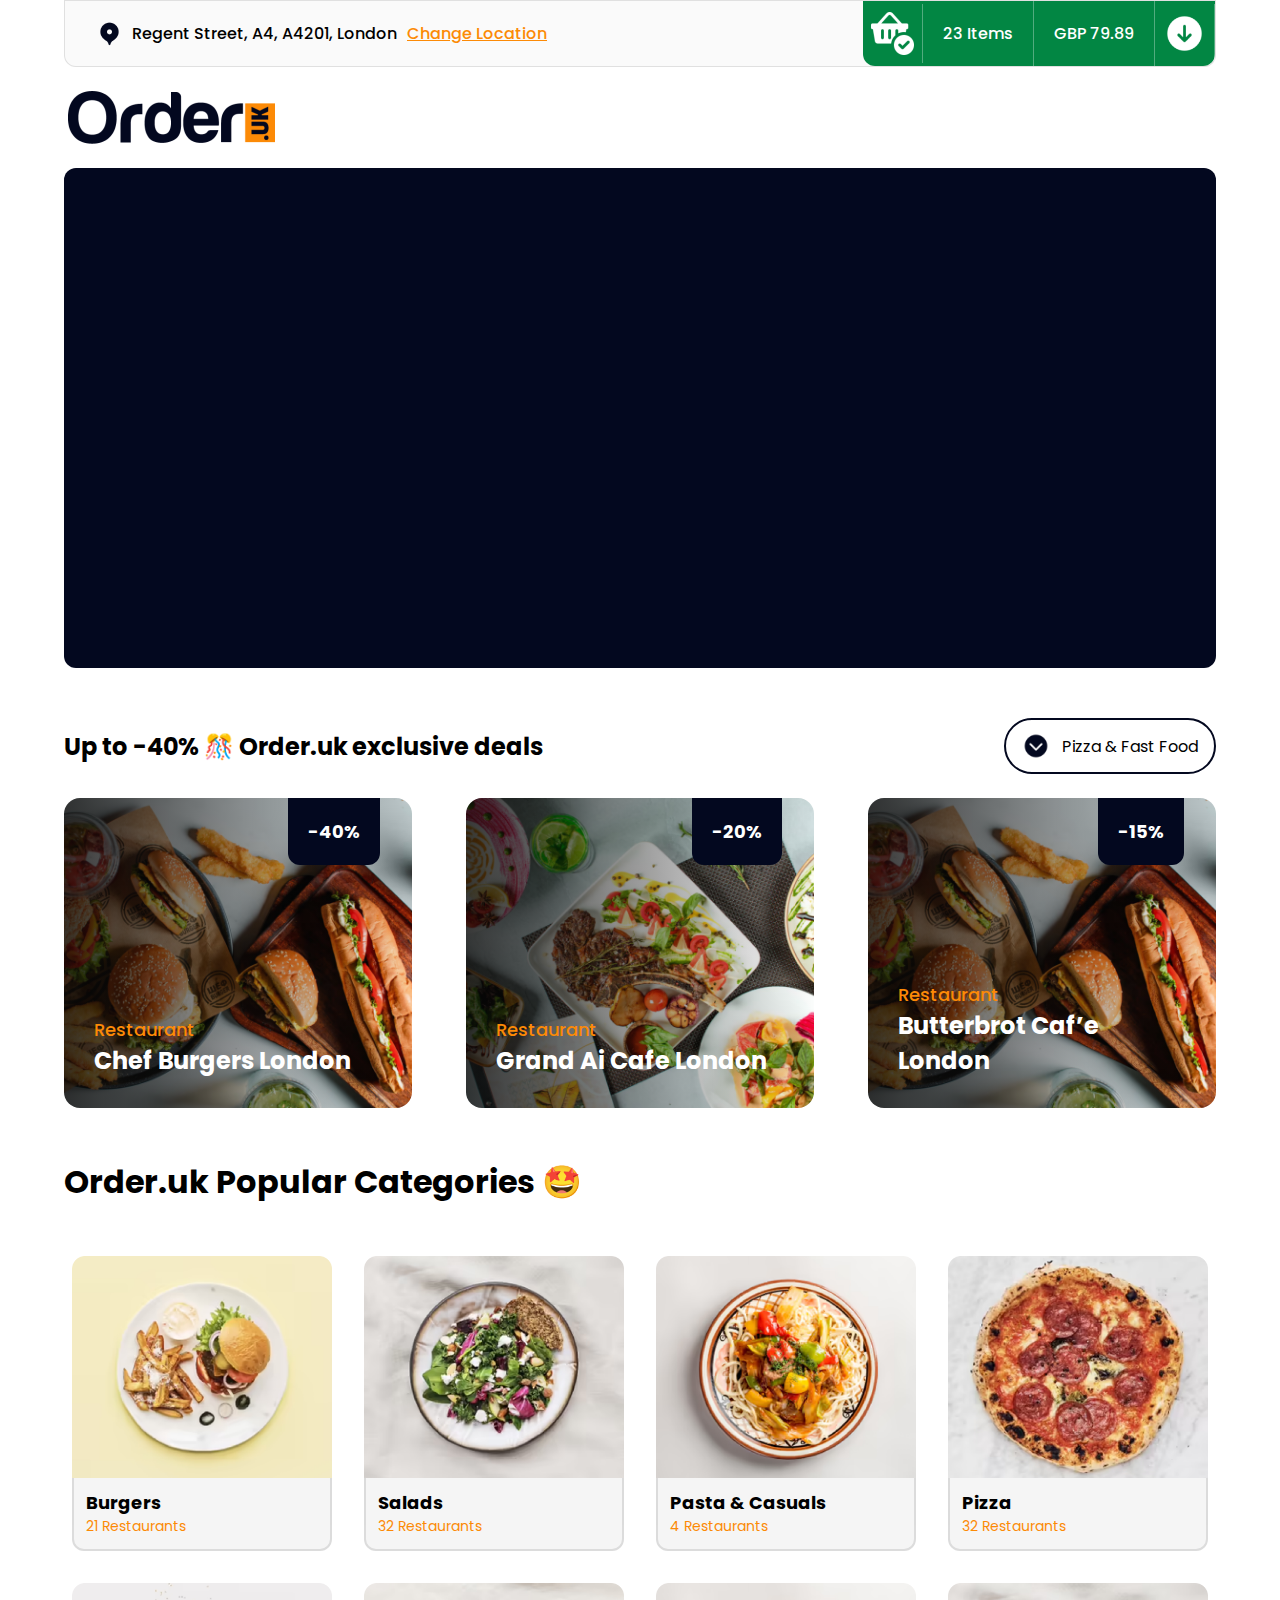
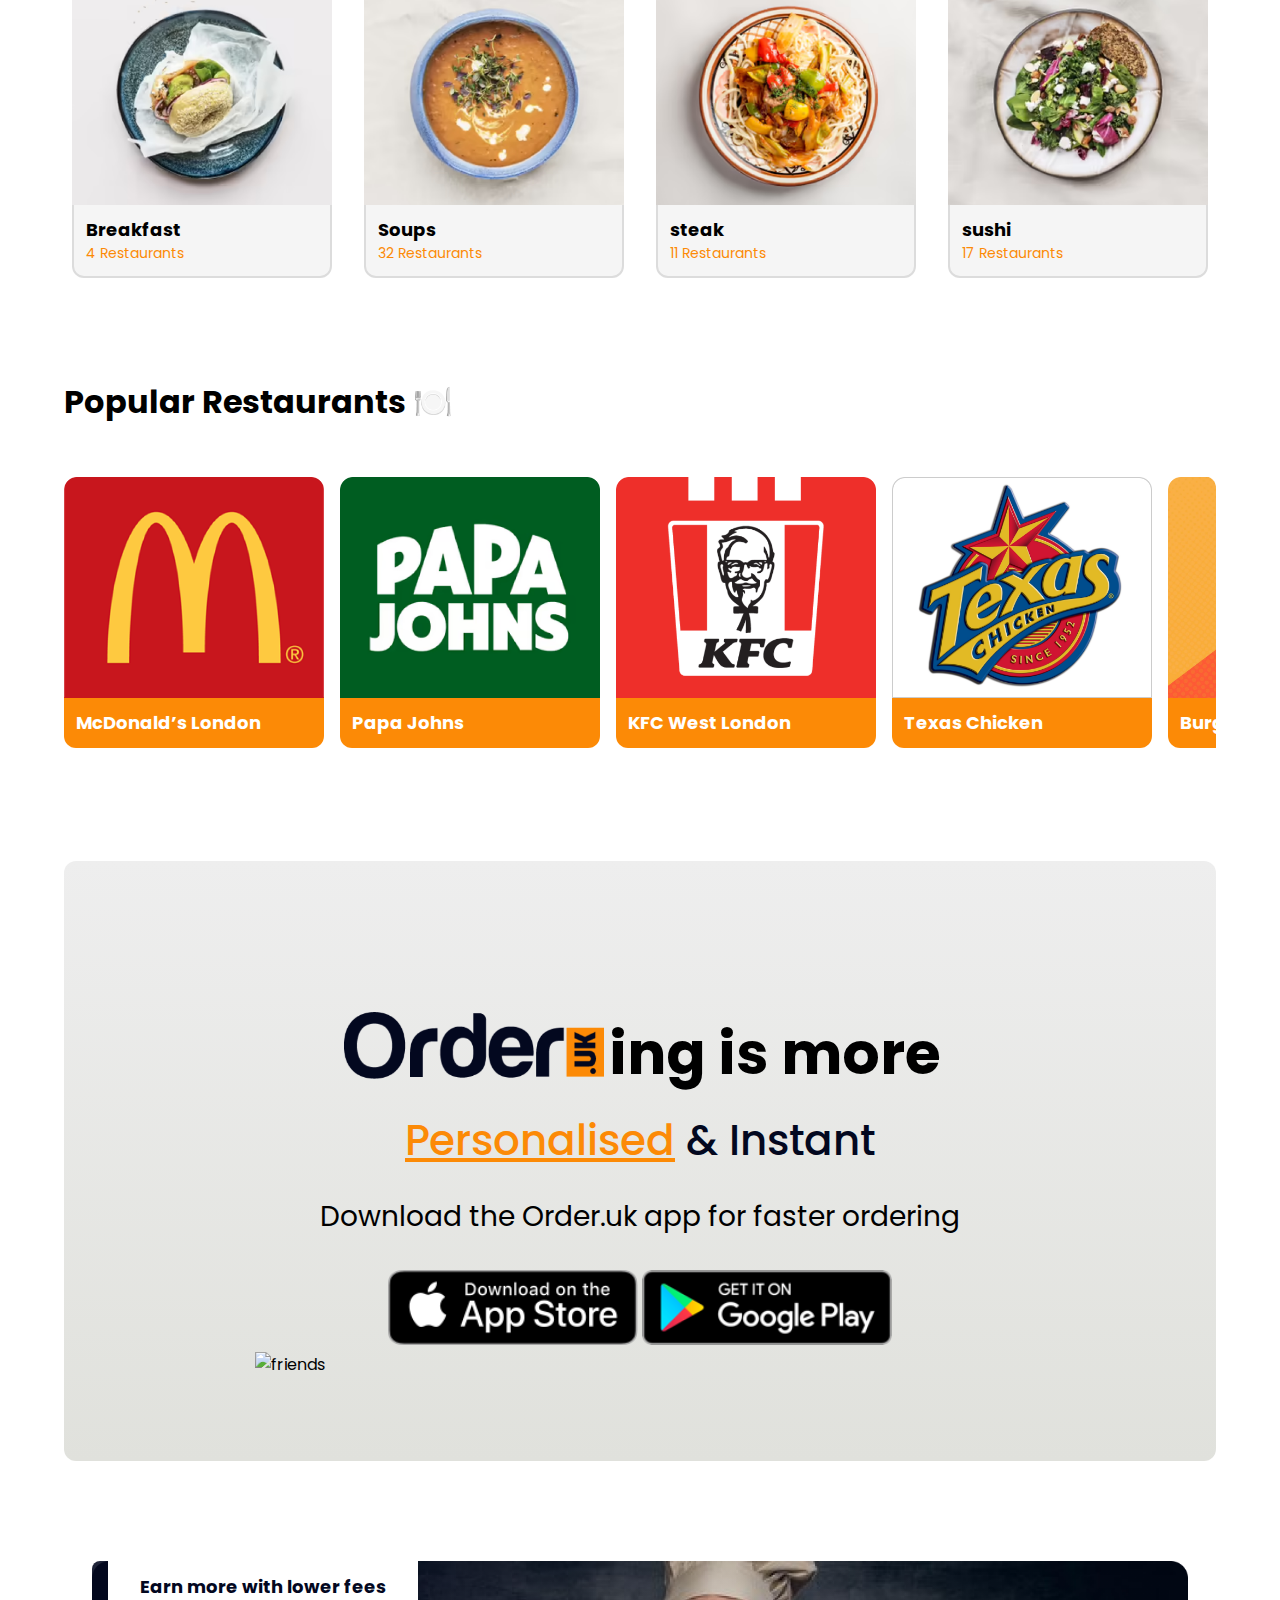
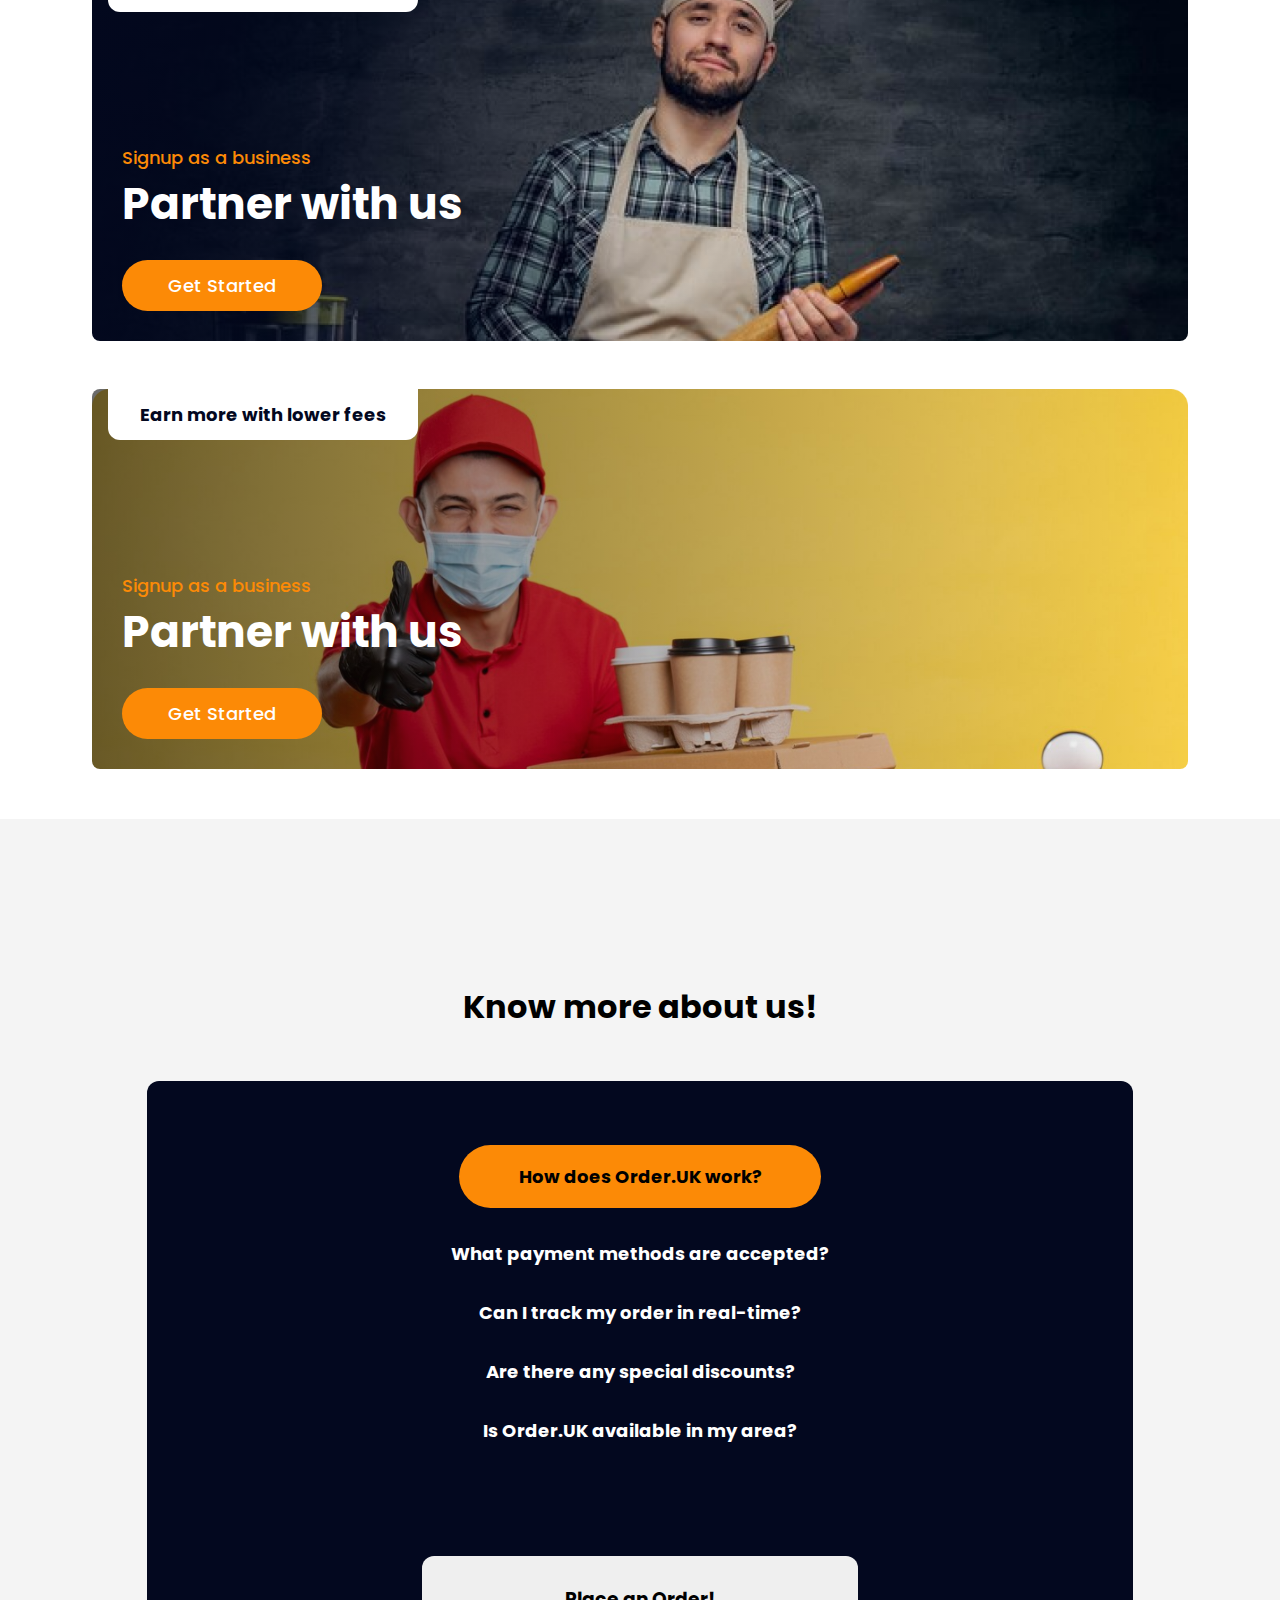
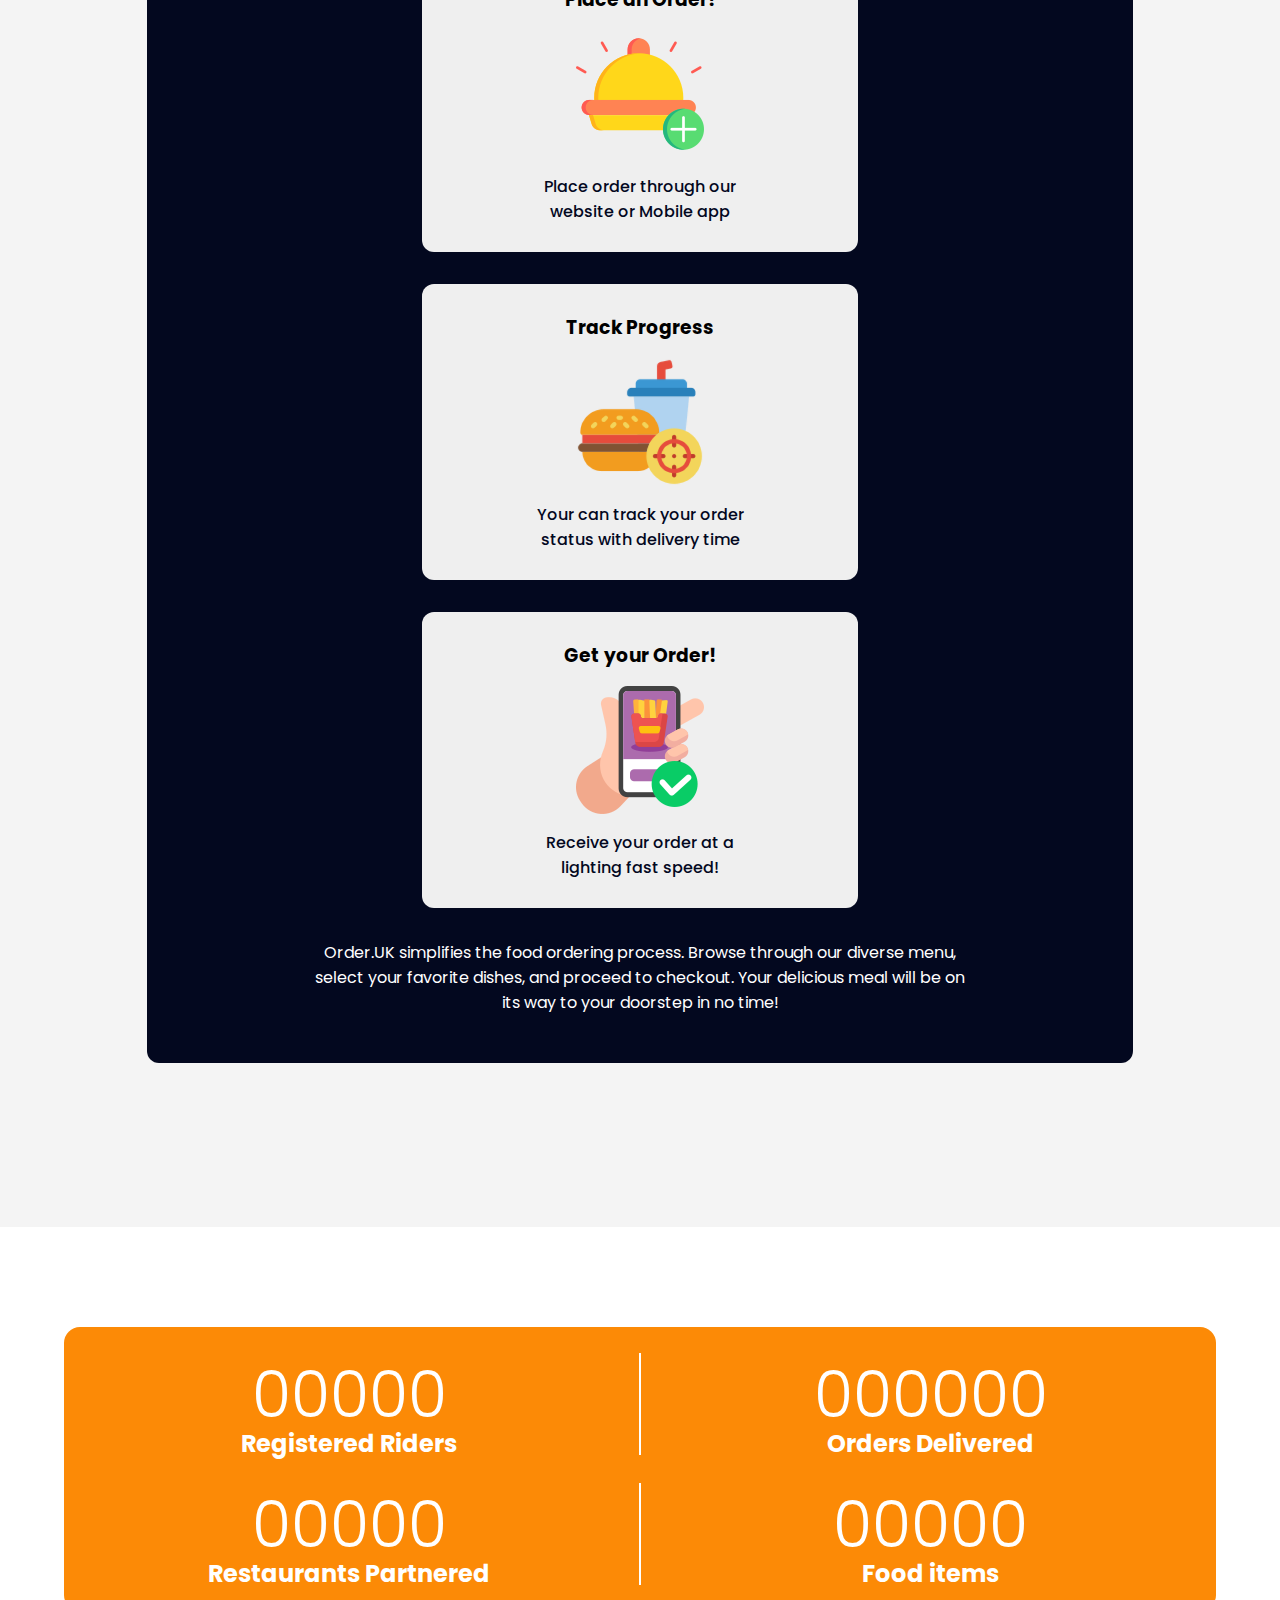
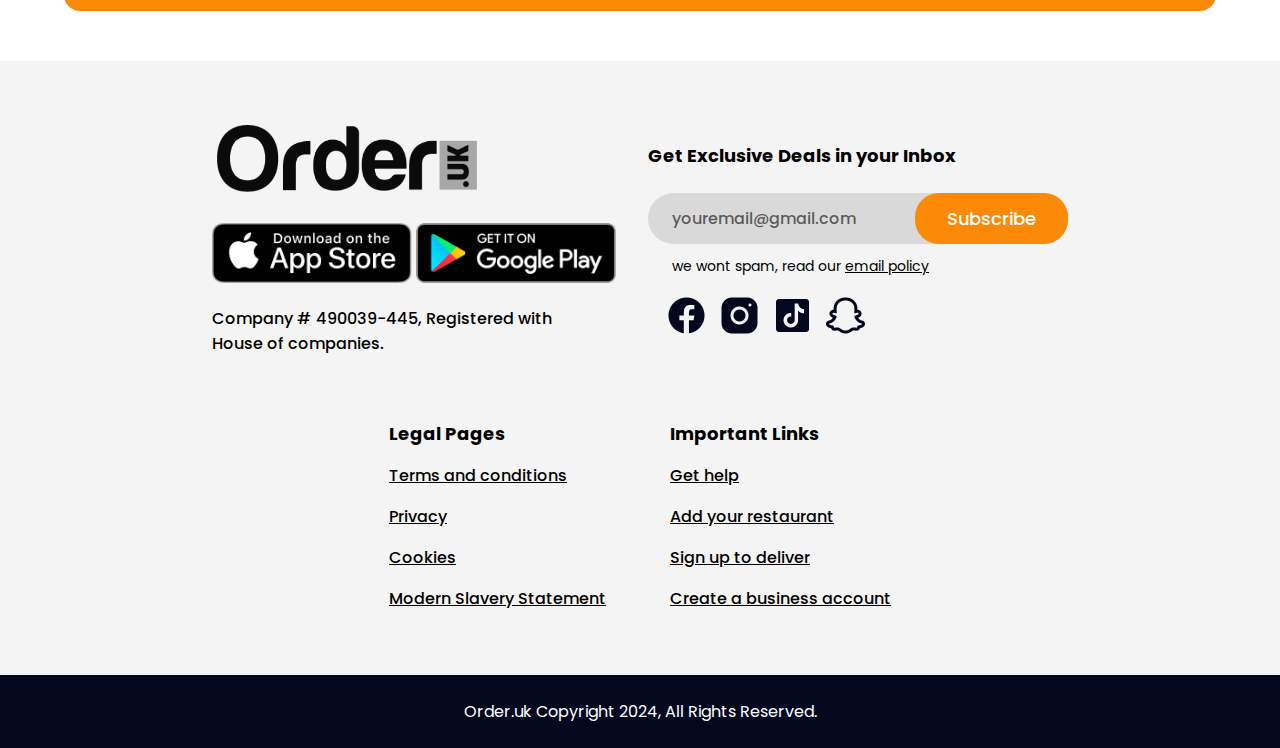
==== commit 5c23d164: "mobile tweak 1" ====
--- a/index.html
+++ b/index.html
@@ -2,7 +2,7 @@
 <html lang="en">
 <head>
     <meta charset="UTF-8">
-    <meta name="viewport" content="width=device-width, initial-scale=1.0">
+    <meta name="viewport" content="width=device-width, initial-scale=1, maximum-scale=1">
     <title>Sass</title>
     <link rel="stylesheet" href="css/main.min.css">
     <link rel="stylesheet" href="https://cdnjs.cloudflare.com/ajax/libs/font-awesome/6.7.1/css/all.min.css" integrity="sha512-5Hs3dF2AEPkpNAR7UiOHba+lRSJNeM2ECkwxUIxC1Q/FLycGTbNapWXB4tP889k5T5Ju8fs4b1P5z/iB4nMfSQ==" crossorigin="anonymous" referrerpolicy="no-referrer" />
@@ -131,14 +131,14 @@
                 <p>Pizza & Fast Food</p>
             </div>
         </div>
-
         <div class="section2-container-lower">
+
             <div class="section2-content">
-
+                
                 <div class="section2-content-discount">
                     -40%
                 </div>
-
+                
                 <h1>Restaurant</h1>
                 <h2>Chef Burgers London</h2>
             </div>
@@ -161,6 +161,21 @@
 
                 <h1>Restaurant</h1>
                 <h2>Butterbrot Caf’e London</h2>
+            </div>
+        </div>
+        
+        <div class="section2-container-lowest">
+            <div class="section2-container-lowest-content">
+                <h1>Restaurant</h1>
+                <h2>Butterbrot Caf’e London</h2>
+            </div>
+            <div class="section2-container-lowest-content">
+                <h1>Restaurant</h1>
+                <h2>Grand Caf’e</h2>
+            </div>
+            <div class="section2-container-lowest-content">
+                <h1>Restaurant</h1>
+                <h2>Gutterbrot Caf’e London</h2>
             </div>
         </div>
     </section>
@@ -173,7 +188,7 @@
                 <div class="section3-content">
                     <img src="images/Rectangle 13.png" alt="food item 1">
                     <div class="section3-text">
-                        <h1>Burgers & Fast food</h1>
+                        <h1>Burgers</h1>
                         <h2>21 Restaurants</h2>
                     </div>
                 </div>
@@ -492,5 +507,6 @@
 
     <!-- J S -->
     <script src="JS/numberCounter.js"></script>
+    <script src="JS/scrollSync.js"></script>
 </body>
 </html>--- a/css/main.min.css
+++ b/css/main.min.css
@@ -1 +1 @@
-@import"https://fonts.googleapis.com/css2?family=Noto+Sans+JP:wght@100..900&family=Open+Sans:ital,wght@0,300..800;1,300..800&family=Oxanium:wght@200..800&family=Plus+Jakarta+Sans:ital,wght@0,200..800;1,200..800&family=Poppins:ital,wght@0,100;0,200;0,300;0,400;0,500;0,600;0,700;0,800;0,900;1,100;1,200;1,300;1,400;1,500;1,600;1,700;1,800;1,900&family=Roboto:ital,wght@0,100;0,300;0,400;0,500;0,700;0,900;1,100;1,300;1,400;1,500;1,700;1,900&family=Rubik+Pixels&family=Varela+Round&display=swap";*{margin:0;padding:0;font-family:"Poppins",sans-serif}a{text-decoration:none;color:#000}body{overflow-x:hidden}::-webkit-scrollbar-track{-webkit-box-shadow:inset 0 0 6px rgba(0,0,0,.3);background-color:#f5f5f5}::-webkit-scrollbar{width:12px;background-color:#f5f5f5}::-webkit-scrollbar-thumb{background-color:#f90;background-image:-webkit-linear-gradient(45deg, rgba(255, 255, 255, 0.2) 25%, transparent 25%, transparent 50%, rgba(255, 255, 255, 0.2) 50%, rgba(255, 255, 255, 0.2) 75%, transparent 75%, transparent)}header{display:flex;justify-content:center;align-items:center;flex-direction:column}header .header-container{width:90%;font-weight:500}header .header-container .header-container-mobile{display:none}header .header-container .header-container-mobile-location{display:none}header .header-container .header-container-upper{display:flex;justify-content:space-between;align-items:center;flex-direction:row;border:1px solid rgba(0,0,0,.1);border-radius:0px 0px 12px 12px;background-color:#fafafa;padding-left:32px;animation:fade-up .6s ease-out 0s}@keyframes fade-up{0%{opacity:0;transform:translateY(-120px) scale(1)}100%{opacity:1;transform:translateY(0px) scale(1)}}header .header-container .header-container-upper .header-container-upper-left{font-size:15px}header .header-container .header-container-upper .header-container-upper-left span{color:#fc8a06;text-decoration:underline}header .header-container .header-container-upper .header-container-upper-center{display:flex;justify-content:space-between;align-items:center;flex-direction:row;width:450px;margin-left:400px}header .header-container .header-container-upper .header-container-upper-center span{color:#fc8a06;text-decoration:underline}header .header-container .header-container-upper .header-container-upper-right{display:flex;justify-content:center;align-items:center;flex-direction:row;color:#fff;background-color:#028643;border-radius:0px 0px 12px 12px}header .header-container .header-container-upper .header-container-upper-right p{padding:20px;border-right:1px solid rgba(255,255,255,.319)}header .header-container .header-container-upper .header-container-upper-right img{padding:8px;width:43px;border-right:1px solid rgba(255,255,255,.319)}header .header-container .header-container-lower{display:flex;justify-content:space-between;align-items:center;flex-direction:row;margin-top:50px;font-weight:500;animation:fade-down .6s ease-out 0s}@keyframes fade-down{0%{opacity:0;transform:translateY(60px) scale(0.9)}100%{opacity:1;transform:translateY(0px) scale(1)}}header .header-container .header-container-lower img{width:215px}header .header-container .header-container-lower ul{-moz-column-gap:32px;column-gap:32px;display:flex;justify-content:center;align-items:center;flex-direction:row;list-style-type:none;position:relative}header .header-container .header-container-lower ul #check{display:none}header .header-container .header-container-lower ul span{display:flex;justify-content:center;align-items:center;flex-direction:row}header .header-container .header-container-lower ul span li{font-size:18px;padding:8px 24px}header .header-container .header-container-lower ul span li a{display:inline-block;text-align:center;position:relative}header .header-container .header-container-lower ul span .close-menu{top:20px;right:20px}header .header-container .header-container-lower ul .close-menu,header .header-container .header-container-lower ul .open-menu{position:absolute;cursor:pointer;font-size:48px;display:none}header .header-container .header-container-lower ul .open-menu{top:20%;right:12px;transform:translateY(-50%)}header .header-container .header-container-lower ul li:first-child{background-color:#fc8a06;border-radius:32px}header .header-container .header-container-lower ul li:first-child a{color:#fff}header .header-container .header-container-lower ul li:nth-child(6){display:none}header .header-container .header-container-lower .login{display:flex;justify-content:center;align-items:center;flex-direction:row;background-color:#03081f;color:#fff;padding:16px 0px;border-radius:32px;width:200px}header .header-container .header-container-lower .login img{width:32px;margin-right:8px}.section1{display:flex;justify-content:center;align-items:center;flex-direction:row;margin-top:50px}.section1 .section1-container{display:flex;justify-content:space-between;align-items:center;flex-direction:row;background-color:#03081f;border-radius:12px;width:90%;height:600px;animation:fade-down .6s ease-out 0s}@keyframes fade-down{0%{opacity:0;transform:translateY(120px) scale(0.9)}100%{opacity:1;transform:translateY(0px) scale(1)}}.section1 .section1-container .section1-container-left{width:25%;color:#fff;padding:100px 50px}.section1 .section1-container .section1-container-left h1{font-size:16px;font-weight:400;width:500px;opacity:0;animation:fade-in .5s ease-in-out .5s forwards}@keyframes fade-in{0%{opacity:0}100%{opacity:1}}.section1 .section1-container .section1-container-left h2{font-size:54px;font-weight:600;width:550px;line-height:68px;opacity:0;animation:fade-in .5s ease-in-out .8s forwards}@keyframes fade-in{0%{opacity:0}100%{opacity:1}}.section1 .section1-container .section1-container-left h2 span{color:#fc8a06}.section1 .section1-container .section1-container-left h3{margin:50px 0px 8px 16px;font-size:14px;font-weight:400;opacity:0;animation:fade-left .6s ease-out 1.1s forwards}@keyframes fade-left{0%{opacity:0;transform:translateX(-500px) scale(1)}100%{opacity:1;transform:translateX(0px) scale(1)}}.section1 .section1-container .section1-container-left .search-bar-container{display:flex;justify-content:space-between;align-items:center;flex-direction:row;background-color:#fff;width:450px;border-radius:32px;padding-left:16px;opacity:0;animation:fade-left .6s ease-out 1.1s forwards}@keyframes fade-left{0%{opacity:0;transform:translateX(-500px) scale(1)}100%{opacity:1;transform:translateX(0px) scale(1)}}.section1 .section1-container .section1-container-left .search-bar-container p{color:rgba(0,0,0,.8)}.section1 .section1-container .section1-container-left .search-bar-container h4{display:flex;justify-content:center;align-items:center;flex-direction:row;background-color:#fc8a06;padding:16px;border-radius:32px;width:160px}.section1 .section1-container .section1-container-left .search-bar-container img{display:none}.section1 .section1-container .section1-container-right{display:flex;justify-content:center;align-items:center;flex-direction:row;position:relative;width:75%;height:600px}.section1 .section1-container .section1-container-right img{position:absolute}.section1 .section1-container .section1-container-right img:nth-child(1){width:800px;bottom:0px;right:570px;opacity:0;animation:fade-right .6s ease-out 1.4s forwards}@keyframes fade-right{0%{opacity:0;transform:translateX(200px) scale(1)}100%{opacity:1;transform:translateX(0px) scale(1)}}.section1 .section1-container .section1-container-right img:nth-child(2){width:470px;right:550px;bottom:0px;z-index:3;opacity:0;animation:fade-right .6s ease-out 1.4s forwards}@keyframes fade-right{0%{opacity:0;transform:translateX(200px) scale(1)}100%{opacity:1;transform:translateX(0px) scale(1)}}.section1 .section1-container .section1-container-right .orange-shape{background-color:#fc8a06;position:absolute;z-index:2;border-radius:280px 0px 0px 12px;width:800px;height:570px;bottom:0px;right:0px;opacity:0;animation:fade-right .6s ease-out 1.3s forwards}@keyframes fade-right{0%{opacity:0;transform:translateX(200px) scale(1)}100%{opacity:1;transform:translateX(0px) scale(1)}}.section1 .section1-container .section1-container-right .orange-shape p{position:absolute;font-size:80px;font-weight:600;color:#fff;-webkit-text-fill-color:#fc8a06;-webkit-text-stroke:1px #fff}.section1 .section1-container .section1-container-right .orange-shape p:nth-child(1){top:-5px;right:190px}.section1 .section1-container .section1-container-right .orange-shape p:nth-child(2){top:170px;right:90px}.section1 .section1-container .section1-container-right .orange-shape p:nth-child(3){top:350px;right:140px}.section1 .section1-container .section1-container-right .orange-shape .notification-container{position:absolute;display:flex;justify-content:center;align-items:center;flex-direction:column;align-items:start;text-align:start;padding-left:36px;padding-top:16px;width:390px;height:120px;top:60px;right:90px;background-repeat:no-repeat;background-position:center;background-size:cover;background-image:url("../images/NotificationBubble.png")}.section1 .section1-container .section1-container-right .orange-shape .notification-container h1{position:relative;font-size:12px;font-weight:600}.section1 .section1-container .section1-container-right .orange-shape .notification-container h2{position:relative;font-size:12px;font-weight:400}.section1 .section1-container .section1-container-right .orange-shape .notification-container:nth-of-type(1){top:60px;right:150px}.section1 .section1-container .section1-container-right .orange-shape .notification-container:nth-of-type(2){top:240px;right:50px}.section1 .section1-container .section1-container-right .orange-shape .notification-container:nth-of-type(3){top:420px;right:100px}.section2{display:flex;justify-content:center;align-items:center;flex-direction:column;margin-top:50px;animation:appear linear;animation-timeline:view();animation-range:entry 0% cover 30%}@keyframes appear{0%{opacity:0;scale:.5}100%{opacity:1;scale:1}}.section2 .section2-container-upper{display:flex;justify-content:space-between;align-items:center;flex-direction:row;width:90%;margin-bottom:50px}.section2 .section2-container-upper h1{font-weight:700;font-size:32px}.section2 .section2-container-upper h1:nth-child(2){display:none}.section2 .section2-container-upper ul{display:flex;justify-content:center;align-items:center;flex-direction:row;list-style-type:none;-moz-column-gap:80px;column-gap:80px}.section2 .section2-container-upper ul li:nth-child(3){color:#fc8a06;border:1px solid #fc8a06;border-radius:32px;padding:12px 32px}.section2 .section2-container-upper .section2-mobile-menu{display:none;border:2px solid #03081f;padding:12px 16px;border-radius:32px}.section2 .section2-container-upper .section2-mobile-menu img{margin-right:12px;width:28px;transform:rotate(90deg)}.section2 .section2-container-lower{display:flex;justify-content:space-between;align-items:center;flex-direction:row;width:90%}.section2 .section2-container-lower .section2-content{position:relative;display:flex;justify-content:end;align-items:center;flex-direction:column;align-items:start;padding:30px;border-radius:16px;width:30%;height:375px;background-repeat:no-repeat;background-position:center;background-size:cover;background-image:linear-gradient(to left, transparent, rgba(7, 7, 7, 0.8)),url("../images/food1.png")}.section2 .section2-container-lower .section2-content .section2-content-discount{position:absolute;right:32px;top:0;padding:20px;border-radius:0px 0px 12px 12px;background-color:#03081f;color:#fff;font-weight:700;font-size:18px}.section2 .section2-container-lower .section2-content:nth-child(2){background-image:linear-gradient(to left, transparent, rgba(7, 7, 7, 0.8)),url("../images/food2.png")}.section2 .section2-container-lower .section2-content:nth-child(3){background-image:linear-gradient(to left, transparent, rgba(7, 7, 7, 0.8)),url("../images/food3.png")}.section2 .section2-container-lower h1{color:#fc8a06;font-size:18px;font-weight:500}.section2 .section2-container-lower h2{color:#fff;font-size:24px;font-weight:700}.section3{display:flex;justify-content:center;align-items:center;flex-direction:column;margin-top:50px;animation:appear linear;animation-timeline:view();animation-range:entry 0% cover 30%}@keyframes appear{0%{opacity:0;scale:.5}100%{opacity:1;scale:1}}.section3 .section3-container{display:flex;justify-content:center;align-items:center;flex-direction:column;align-items:start;width:90%;margin-bottom:50px}.section3 .section3-container h1{font-size:32px;font-weight:700}.section3 .section3-container .section3-container-content{display:flex;justify-content:space-between;align-items:center;flex-direction:row;row-gap:16px;flex-wrap:wrap;width:100%;margin-top:50px;border-radius:12px}.section3 .section3-container .section3-container-content .section3-content img{width:260px}.section3 .section3-container .section3-container-content .section3-content .section3-text{background-color:#f5f5f5;border:2px solid rgba(0,0,0,.1);border-top:0px;border-radius:0px 0px 12px 12px;padding:12px;margin-top:-8px}.section3 .section3-container .section3-container-content .section3-content .section3-text h1{font-weight:700;font-size:18px}.section3 .section3-container .section3-container-content .section3-content .section3-text h2{font-weight:400;font-size:14px;color:#fc8a06}.section4{display:flex;justify-content:center;align-items:center;flex-direction:column;margin-top:50px;animation:appear linear;animation-timeline:view();animation-range:entry 0% cover 30%}@keyframes appear{0%{opacity:0;scale:.5}100%{opacity:1;scale:1}}.section4 .section4-container{display:flex;justify-content:center;align-items:center;flex-direction:column;align-items:start;width:90%;margin-bottom:50px}.section4 .section4-container h1{font-size:32px;font-weight:700}.section4 .section4-container .section4-container-content{display:flex;justify-content:space-between;align-items:center;flex-direction:row;width:100%;margin-top:50px;border-radius:12px;row-gap:16px;padding-bottom:12px;overflow-x:auto}.section4 .section4-container .section4-container-content.section4-container-content::-webkit-scrollbar-track{-webkit-box-shadow:inset 0 0 6px rgba(0,0,0,.3);background-color:#f5f5f5}.section4 .section4-container .section4-container-content.section4-container-content::-webkit-scrollbar{width:10px;background-color:#f5f5f5}.section4 .section4-container .section4-container-content.section4-container-content::-webkit-scrollbar-thumb{background-color:#f90;background-image:-webkit-linear-gradient(45deg, rgba(255, 255, 255, 0.2) 25%, transparent 25%, transparent 50%, rgba(255, 255, 255, 0.2) 50%, rgba(255, 255, 255, 0.2) 75%, transparent 75%, transparent)}.section4 .section4-container .section4-container-content .section4-content img{width:260px}.section4 .section4-container .section4-container-content .section4-content .section4-text{background-color:#fc8a06;border-top:0px;border-radius:0px 0px 12px 12px;padding:12px;color:#fff;margin-top:-8px}.section4 .section4-container .section4-container-content .section4-content .section4-text h1{font-weight:700;font-size:18px}.section4 .section4-container .section4-content:nth-child(6) img,.section4 .section4-container .section4-content:nth-child(7) img,.section4 .section4-container .section4-content:nth-child(8) img{border:1px solid rgba(0,0,0,.2);border-radius:12px 12px 0px 0px}.section5{display:flex;justify-content:center;align-items:center;flex-direction:column;margin-top:50px;animation:appear linear;animation-timeline:view();animation-range:entry 0% cover 30%}@keyframes appear{0%{opacity:0;scale:.5}100%{opacity:1;scale:1}}.section5 .section5-container{position:relative;display:flex;justify-content:end;align-items:center;flex-direction:row;width:90%;margin-bottom:50px;min-height:600px;background:linear-gradient(rgb(238, 238, 238), rgb(224, 225, 220));border-radius:12px}.section5 .section5-container .friends{position:absolute;width:800px}.section5 .section5-container .friends:nth-of-type(1){bottom:0;left:15px;z-index:1}.section5 .section5-container .friends:nth-of-type(2){bottom:15px;left:0px;opacity:20%}.section5 .section5-container .section5-text{width:950px}.section5 .section5-container .section5-text .section5-text-logo{position:relative;display:flex;justify-content:start;align-items:center;flex-direction:row}.section5 .section5-container .section5-text .section5-text-logo img{width:270px;position:relative;bottom:8px}.section5 .section5-container .section5-text .section5-text-logo h1{margin-left:10px;font-size:68px;font-weight:700}.section5 .section5-container .section5-text .section5-text-blacked{background-color:#03081f;color:#fff;position:relative;display:flex;justify-content:end;align-items:center;flex-direction:row;align-items:end;left:-130px;border-radius:64px;padding-right:40px;width:800px}.section5 .section5-container .section5-text .section5-text-blacked h2{font-weight:500;font-size:54px}.section5 .section5-container .section5-text .section5-text-blacked span{color:#fc8a06;text-decoration:underline}.section5 .section5-container .section5-text h3{margin-top:24px;margin-left:100px;font-weight:400;font-size:24px}.section5 .section5-container .section5-text .section5-text-apps{margin-left:130px;margin-top:24px}.section5 .section5-container .section5-text .section5-text-apps img{position:relative}.section6{display:flex;justify-content:center;align-items:center;flex-direction:column;margin-top:50px;animation:appear linear;animation-timeline:view();animation-range:entry 0% cover 30%}@keyframes appear{0%{opacity:0;scale:.5}100%{opacity:1;scale:1}}.section6 .section6-container{display:flex;justify-content:space-between;align-items:center;flex-direction:row;width:90%}.section6 .section6-container .section6-content{position:relative;display:flex;justify-content:end;align-items:center;flex-direction:column;align-items:start;padding:30px;border-radius:16px;width:46%;height:500px;background-repeat:no-repeat;background-position:top center;background-size:cover;background-image:linear-gradient(to left, transparent, rgba(3, 8, 31, 0.19), rgba(3, 8, 31, 0.89)),url("../images/boss1.png")}.section6 .section6-container .section6-content .section6-content-msg{position:absolute;left:64px;top:0;padding:20px 64px;border-radius:0px 0px 12px 12px;background-color:#fff;color:#03081f;font-weight:700;font-size:18px}.section6 .section6-container .section6-content h1{color:#fc8a06;font-size:18px;font-weight:500}.section6 .section6-container .section6-content h2{color:#fff;font-size:44px;font-weight:700}.section6 .section6-container .section6-content p{color:#fff;font-size:18px;font-weight:500;background-color:#fc8a06;text-align:center;margin-top:24px;padding:12px 0px;width:200px;border-radius:32px}.section6 .section6-container .section6-content:nth-child(2){background-image:linear-gradient(to left, transparent, rgba(7, 7, 7, 0.6)),url("../images/boss2.png")}.section7{display:flex;justify-content:center;align-items:center;flex-direction:row;margin-top:50px}.section7 .setction7-container{display:flex;justify-content:center;align-items:center;flex-direction:column;width:77%;background-color:rgba(217,217,217,.3);border-radius:12px;margin-bottom:50px;padding:164px}.section7 .setction7-container .setction7-upper-txt{animation:appear linear;animation-timeline:view();animation-range:entry 0% cover 30%;width:100%;display:flex;justify-content:space-between;align-items:center;flex-direction:row}@keyframes appear{0%{opacity:0;scale:.5}100%{opacity:1;scale:1}}.section7 .setction7-container .setction7-upper-txt h1{font-weight:700;font-size:32px}.section7 .setction7-container .setction7-upper-txt ul{display:flex;justify-content:center;align-items:center;flex-direction:row;list-style-type:none;-moz-column-gap:64px;column-gap:64px}.section7 .setction7-container .setction7-upper-txt ul li{font-size:16px;font-weight:400}.section7 .setction7-container .setction7-upper-txt ul li:first-child{border:1px solid #fc8a06;border-radius:32px;padding:12px 32px;font-weight:700}.section7 .setction7-container .setciont7-main-container{animation:appear linear;animation-timeline:view();animation-range:entry 0% cover 30%;display:flex;justify-content:space-between;align-items:center;flex-direction:row;background-color:#03081f;border-radius:12px;margin-top:50px;width:100%}@keyframes appear{0%{opacity:0;scale:.5}100%{opacity:1;scale:1}}.section7 .setction7-container .setciont7-main-container .setciont7-main-container-left{width:400px;padding:0px 64px;text-align:center;display:flex;justify-content:center;align-items:center;flex-direction:column}.section7 .setction7-container .setciont7-main-container .setciont7-main-container-left h2{font-weight:700;font-size:18px;background-color:#fc8a06;text-align:center;width:330px;padding:18px 16px;border-radius:32px;margin-bottom:32px}.section7 .setction7-container .setciont7-main-container .setciont7-main-container-left ul{display:flex;justify-content:center;align-items:center;flex-direction:column;list-style-type:none;row-gap:32px}.section7 .setction7-container .setciont7-main-container .setciont7-main-container-left ul li{font-weight:700;font-size:18px;color:#fff}.section7 .setction7-container .setciont7-main-container .setciont7-main-container-right{display:flex;justify-content:center;align-items:center;flex-direction:column;width:1200px;padding:48px}.section7 .setction7-container .setciont7-main-container .setciont7-main-container-right .setciont7-wraper-container{display:flex;justify-content:space-between;align-items:center;flex-direction:row;-moz-column-gap:32px;column-gap:32px}.section7 .setction7-container .setciont7-main-container .setciont7-main-container-right .setciont7-wraper-container .section7-wraper-content{display:flex;justify-content:center;align-items:center;flex-direction:column;text-align:center;row-gap:16px;width:240px;height:280px;background-color:#efefef;border-radius:12px;padding:8px}.section7 .setction7-container .setciont7-main-container .setciont7-main-container-right .setciont7-wraper-container .section7-wraper-content img{width:128px}.section7 .setction7-container .setciont7-main-container .setciont7-main-container-right .setciont7-wraper-container .section7-wraper-content p{width:240px;font-weight:500;color:#03081f}.section7 .setction7-container .setciont7-main-container .setciont7-main-container-right .p-lower{width:650px;margin-top:32px;text-align:center;font-weight:400;color:#fff}.section8{display:flex;justify-content:center;align-items:center;flex-direction:row;margin-top:50px;animation:appear linear;animation-timeline:view();animation-range:entry 0% cover 30%}@keyframes appear{0%{opacity:0;scale:.5}100%{opacity:1;scale:1}}.section8 .section8-container{display:flex;justify-content:center;align-items:center;flex-direction:row;background-color:#fc8a06;width:90%;margin-bottom:50px;padding:12px 0px;border-radius:16px}.section8 .section8-container .content{display:flex;justify-content:center;align-items:center;flex-direction:column}.section8 .section8-container .content span.num{position:relative;color:#fff;width:250px;text-align:center;font-size:64px;font-weight:300;bottom:-8px}.section8 .section8-container .content span.text{text-align:center;position:relative;color:#fff;font-size:24px;font-weight:700;bottom:8px}.section8 .section8-container hr{margin-left:48px;margin-right:48px;height:100px;border:1px solid #fff}footer{display:flex;justify-content:center;align-items:center;flex-direction:column}footer .footer-container-upper{padding-top:64px;padding-bottom:64px;display:flex;justify-content:center;align-items:center;flex-direction:column;width:100%;font-weight:500;background-color:rgba(217,217,217,.3)}footer .footer-container-upper .footer-container-upper-content{display:flex;justify-content:space-between;align-items:center;flex-direction:row;flex-wrap:wrap;width:90%}footer .footer-container-upper .footer-container-upper-content .footer-upper-left .footer-logo{width:270px}footer .footer-container-upper .footer-container-upper-content .footer-upper-left .footer-upper-left-apps{margin-top:24px}footer .footer-container-upper .footer-container-upper-content .footer-upper-left .footer-upper-left-apps img{width:200px}footer .footer-container-upper .footer-container-upper-content .footer-upper-left p{margin-top:16px;width:350px}footer .footer-container-upper .footer-container-upper-content .footer-upper-center{margin-left:200px}footer .footer-container-upper .footer-container-upper-content .footer-upper-center h1{font-weight:700;font-size:18px}footer .footer-container-upper .footer-container-upper-content .footer-upper-center .footer-search{display:flex;justify-content:space-between;align-items:center;flex-direction:row;margin-top:24px;width:500px;background-color:#d9d9d9;border-radius:32px}footer .footer-container-upper .footer-container-upper-content .footer-upper-center .footer-search p{padding-left:24px;color:rgba(0,0,0,.6)}footer .footer-container-upper .footer-container-upper-content .footer-upper-center .footer-search h2{background-color:#fc8a06;color:#fff;font-weight:500;font-size:18px;padding:12px 32px;border-radius:24px}footer .footer-container-upper .footer-container-upper-content .footer-upper-center h3{margin-top:12px;padding-left:24px;font-weight:400;font-size:14px}footer .footer-container-upper .footer-container-upper-content .footer-upper-center h3 span{text-decoration:underline}footer .footer-container-upper .footer-container-upper-content .footer-upper-center .media{display:flex;justify-content:start;align-items:center;flex-direction:row;-moz-column-gap:8px;column-gap:8px;margin-top:16px;padding-left:16px}footer .footer-container-upper .footer-container-upper-content .footer-upper-right{display:flex;justify-content:start;align-items:center;flex-direction:row;-moz-column-gap:64px;column-gap:64px}footer .footer-container-upper .footer-container-upper-content .footer-upper-right ul{list-style-type:none;display:flex;justify-content:start;align-items:center;flex-direction:column;align-items:start;row-gap:16px}footer .footer-container-upper .footer-container-upper-content .footer-upper-right ul li{text-decoration:underline}footer .footer-container-upper .footer-container-upper-content .footer-upper-right ul li:first-child{text-decoration:none;font-weight:700;font-size:18px}footer .footer-container-lower{width:100%;display:flex;justify-content:center;align-items:center;flex-direction:row;background-color:#03081f;color:#fff}footer .footer-container-lower .footer-container-lower-content{width:90%;display:flex;justify-content:space-between;align-items:center;flex-direction:row;padding:24px}footer .footer-container-lower .footer-container-lower-content ul{display:flex;justify-content:center;align-items:center;flex-direction:row;-moz-column-gap:42px;column-gap:42px;list-style-type:none}@media(max-width: 2050px){.section2 .section2-container-lower .section2-content{width:500px;height:320px}.section3 .section3-container .section3-container-content{display:flex;justify-content:center;align-items:center;flex-direction:row;row-gap:32px;-moz-column-gap:32px;column-gap:32px}.section4 .section4-container .section4-container-content{-moz-column-gap:16px;column-gap:16px}}@media(max-width: 1875px){header .header-container .header-container-upper .header-container-upper-center{margin-left:0px}.section1 .section1-container .section1-container-right img:nth-child(1){display:none}.section1 .section1-container .section1-container-right img:nth-child(2){right:500px}.section2 .section2-container-lower .section2-content{width:28%;height:280px}.section5 .section5-container .section5-text{width:750px}.section6 .section6-container .section6-content{width:44%;height:420px}.section6 .section6-container .section6-content .section6-content-msg{left:16px;padding:12px 32px}.section7 .setction7-container .setciont7-main-container{display:flex;justify-content:center;align-items:center;flex-direction:row;flex-wrap:wrap}.section7 .setction7-container .setciont7-main-container .setciont7-main-container-left{padding:64px 0px}.section7 .setction7-container .setciont7-main-container .setciont7-main-container-left ul{display:flex;justify-content:space-between;align-items:center;flex-direction:row;flex-wrap:wrap;width:800px;list-style-type:none;row-gap:32px}.section7 .setction7-container .setciont7-main-container .setciont7-main-container-left ul li{width:400px;text-align:start;font-weight:700;font-size:18px;color:#fff}footer .footer-container-upper .footer-container-upper-content .footer-upper-center{margin-left:0px}}@media(max-width: 1600px){.section1 .section1-container .section1-container-right img:nth-child(2){display:none}.section2 .section2-container-lower .section2-content{height:220px}.section5 .section5-container{display:flex;justify-content:center;align-items:center;flex-direction:column;flex-wrap:wrap}.section5 .section5-container .friends{position:relative;order:2}.section5 .section5-container .friends:nth-of-type(2){position:absolute;display:none;bottom:5px;left:265px;opacity:20%}.section5 .section5-container .section5-text{order:1;display:flex;justify-content:center;align-items:center;flex-direction:column;margin-top:64px}.section5 .section5-container .section5-text .section5-text-logo h1{margin-left:0px;font-size:58px;font-weight:700}.section5 .section5-container .section5-text .section5-text-blacked{display:flex;justify-content:center;align-items:center;flex-direction:column;align-items:center;left:0px;padding-right:0px;color:#03081f;background-color:rgba(255,255,255,0)}.section5 .section5-container .section5-text .section5-text-blacked h2{font-size:42px;margin-top:12px}.section5 .section5-container .section5-text h3{margin-top:24px;margin-left:0px;font-weight:400;font-size:28px}.section5 .section5-container .section5-text .section5-text-apps{margin-left:0px;margin-top:32px}.section5 .section5-container .section5-text .section5-text-apps img{position:relative;width:250px}}@media(max-width: 1500px){header .header-container .header-container-upper .header-container-upper-left{display:none}header .header-container .header-container-lower{margin-top:24px}header .header-container .header-container-lower ul #check:checked~.menu{right:0px}header .header-container .header-container-lower ul span{display:flex;justify-content:center;align-items:center;flex-direction:column;width:70%;height:100vh;position:fixed;top:0;right:-100%;z-index:100;border-radius:24px 0px 0px 24px;box-shadow:-10px 0 10px rgba(0,0,0,.1);background-color:rgba(252,137,6,.4);-webkit-backdrop-filter:blur(10px);backdrop-filter:blur(10px);transition:all .5s ease-in-out}header .header-container .header-container-lower ul span li{margin-top:40px;font-size:20px}header .header-container .header-container-lower ul span li a{padding:12px;color:#fff}header .header-container .header-container-lower ul .close-menu,header .header-container .header-container-lower ul .open-menu{display:block}header .header-container .header-container-lower ul li:first-child{background-color:rgba(255,255,255,0)}header .header-container .header-container-lower ul li:first-child a{background-color:#fc8a06;border-radius:16px;color:#fff}header .header-container .header-container-lower ul li:nth-child(6){display:flex}header .header-container .header-container-lower a{display:none}.section1{margin-top:24px}.section1 .section1-container{background-color:#03081f;display:flex;justify-content:center;align-items:center;flex-direction:column;border-radius:12px;width:90%;height:500px}.section1 .section1-container .section1-container-left{display:flex;justify-content:center;align-items:center;flex-direction:column;height:200px;width:80%}.section1 .section1-container .section1-container-left h1{font-size:28px;width:800px;text-align:center}.section1 .section1-container .section1-container-left h2{text-align:center;font-size:58px;width:600px}.section1 .section1-container .section1-container-left h3{margin:0px;margin-top:50px;font-weight:400;font-size:16px}.section1 .section1-container .section1-container-left .search-bar-container{display:flex;justify-content:space-between;align-items:center;flex-direction:row;width:60%;border-radius:32px;padding-left:16px}.section1 .section1-container .section1-container-left .search-bar-container p{font-size:18px}.section1 .section1-container .section1-container-left .search-bar-container h4{display:flex;justify-content:center;align-items:center;flex-direction:row;background-color:#fc8a06;padding:16px;border-radius:32px;width:160px;display:none}.section1 .section1-container .section1-container-left .search-bar-container img{background-color:#fc8a06;border-radius:50%;padding:12px;width:38px;display:block}.section1 .section1-container .section1-container-right{display:none}.section2 .section2-container-upper{margin-bottom:24px}.section2 .section2-container-upper h1{font-weight:700;font-size:24px}.section2 .section2-container-upper ul{display:none}.section2 .section2-container-upper .section2-mobile-menu{display:flex;justify-content:center;align-items:center;flex-direction:row}.section2 .section2-container-lower .section2-content{width:25%;height:250px}.section6 .section6-container{display:flex;justify-content:center;align-items:center;flex-direction:column;row-gap:48px}.section6 .section6-container .section6-content{width:90%;height:320px;border-radius:8px}.section7 .setction7-container .setction7-upper-txt{display:flex;justify-content:center;align-items:center;flex-direction:column}.section7 .setction7-container .setction7-upper-txt ul{display:none}.section7 .setction7-container .setciont7-main-container .setciont7-main-container-left ul{display:flex;justify-content:center;align-items:center;flex-direction:column;align-items:center}.section7 .setction7-container .setciont7-main-container .setciont7-main-container-left ul li{text-align:center}.section7 .setction7-container .setciont7-main-container .setciont7-main-container-right .setciont7-wraper-container{display:flex;justify-content:center;align-items:center;flex-direction:column;row-gap:32px}.section7 .setction7-container .setciont7-main-container .setciont7-main-container-right .setciont7-wraper-container .section7-wraper-content{width:420px;height:280px}.section8 .section8-container{display:flex;justify-content:center;align-items:center;flex-direction:row;align-items:center;flex-wrap:wrap}.section8 .section8-container .content{width:42%}.section8 .section8-container .content.num{position:relative;color:#fff;width:360px;text-align:center;font-size:64px;font-weight:300;bottom:-8px}.section8 .section8-container .content.text{text-align:center;position:relative;color:#fff;font-size:24px;font-weight:700;bottom:8px}.section8 .section8-container hr{margin-left:48px;margin-right:48px;height:100px;border:1px solid #fff}.section8 .section8-container hr:nth-child(4){display:none}footer .footer-container-upper .footer-container-upper-content{display:flex;justify-content:center;align-items:center;flex-direction:row;-moz-column-gap:32px;column-gap:32px;row-gap:64px}footer .footer-container-upper .footer-container-upper-content .footer-upper-center .footer-search{width:420px}footer .footer-container-lower .footer-container-lower-content{display:flex;justify-content:center;align-items:center;flex-direction:row}footer .footer-container-lower .footer-container-lower-content ul{display:none}}@media(max-width: 940px){header{margin-bottom:64px}header .header-container{display:flex;justify-content:center;align-items:center;flex-direction:column;width:100%}header .header-container .header-container-mobile{display:flex;justify-content:space-between;align-items:center;flex-direction:row;animation:fade-down .6s ease-out 0s;width:100%;order:2}@keyframes fade-down{0%{opacity:0;transform:translateY(120px) scale(0.9)}100%{opacity:1;transform:translateY(0px) scale(1)}}header .header-container .header-container-mobile .header-container-mobile-left{display:flex;justify-content:center;align-items:center;flex-direction:row;background-color:#fc8a06;width:50%;height:100px}header .header-container .header-container-mobile .header-container-mobile-left img{width:54px}header .header-container .header-container-mobile .header-container-mobile-left p{font-weight:600;font-size:16px;padding-left:16px}header .header-container .header-container-mobile .header-container-mobile-right{background-color:#028643;display:flex;justify-content:center;align-items:center;flex-direction:row;width:50%;height:100px}header .header-container .header-container-mobile .header-container-mobile-right img{width:54px}header .header-container .header-container-mobile .header-container-mobile-right p{font-weight:600;font-size:16px;padding-left:16px;color:#fff}header .header-container .header-container-mobile-location{display:flex;margin-top:16px;order:2}header .header-container .header-container-mobile-location p{padding-left:8px}header .header-container .header-container-mobile-location a span{padding-left:4px;color:#fc8a06;text-decoration:underline}header .header-container .header-container-upper{display:none}header .header-container .header-container-lower{order:1;width:100%;animation:fade-down .6s ease-out 0s;padding:24px;margin-top:0px}@keyframes fade-down{0%{opacity:0;transform:translateY(-30px) scale(0.9)}100%{opacity:1;transform:translateY(0px) scale(1)}}header .header-container .header-container-lower img{width:180px;padding-left:16px}header .header-container .header-container-lower ul span{border-radius:1000px 0px 0px 1000px}header .header-container .header-container-lower ul .close-menu,header .header-container .header-container-lower ul .open-menu{font-size:56px}header .header-container .header-container-lower ul .open-menu{display:flex;justify-content:center;align-items:center;flex-direction:row;height:92px;padding-left:32px;padding-right:16px;border-left:2px solid rgba(0,0,0,.3)}.section1 .section1-container{height:400px}.section1 .section1-container .section1-container-left{padding:24px}.section1 .section1-container .section1-container-left h1{font-size:14px;font-weight:400;margin-bottom:24px}.section1 .section1-container .section1-container-left h2{font-size:36px;width:350px;line-height:36px;margin-bottom:24px}.section1 .section1-container .section1-container-left h3{font-size:15px;font-weight:400;margin:0px;margin-bottom:24px}.section1 .section1-container .section1-container-left .search-bar-container{width:340px}.section2 .section2-container-upper h1{font-size:16px}.section2 .section2-container-upper h1:nth-child(1){display:none}.section2 .section2-container-upper h1:nth-child(2){display:flex}.section2 .section2-container-upper .section2-mobile-menu{display:flex;border:2px solid #03081f;padding:8px 12px;border-radius:32px}.section2 .section2-container-upper .section2-mobile-menu p{font-size:12px}.section2 .section2-container-upper .section2-mobile-menu img{margin-right:12px;width:22px;transform:rotate(90deg)}.section2 .section2-container-lower{display:flex;justify-content:space-between;align-items:center;flex-direction:row;overflow-x:auto}.section2 .section2-container-lower::-webkit-scrollbar{display:none}.section2 .section2-container-lower .section2-content{margin-right:32px;width:150px;height:150px;flex-shrink:0}.section2 .section2-container-lower .section2-content h1,.section2 .section2-container-lower .section2-content h2{display:none}.section2 .section2-container-lower .section2-content .section2-content-discount{position:absolute;right:32px;top:0;padding:12px;border-radius:0px 0px 12px 12px;background-color:#03081f;color:#fff;font-weight:700;font-size:15px}}/*# sourceMappingURL=main.min.css.map */+@import"https://fonts.googleapis.com/css2?family=Noto+Sans+JP:wght@100..900&family=Open+Sans:ital,wght@0,300..800;1,300..800&family=Oxanium:wght@200..800&family=Plus+Jakarta+Sans:ital,wght@0,200..800;1,200..800&family=Poppins:ital,wght@0,100;0,200;0,300;0,400;0,500;0,600;0,700;0,800;0,900;1,100;1,200;1,300;1,400;1,500;1,600;1,700;1,800;1,900&family=Roboto:ital,wght@0,100;0,300;0,400;0,500;0,700;0,900;1,100;1,300;1,400;1,500;1,700;1,900&family=Rubik+Pixels&family=Varela+Round&display=swap";*{margin:0;padding:0;font-family:"Poppins",sans-serif}a{text-decoration:none;color:#000}body{overflow-x:hidden}::-webkit-scrollbar-track{-webkit-box-shadow:inset 0 0 6px rgba(0,0,0,.3);background-color:#f5f5f5}::-webkit-scrollbar{width:12px;background-color:#f5f5f5}::-webkit-scrollbar-thumb{background-color:#f90;background-image:-webkit-linear-gradient(45deg, rgba(255, 255, 255, 0.2) 25%, transparent 25%, transparent 50%, rgba(255, 255, 255, 0.2) 50%, rgba(255, 255, 255, 0.2) 75%, transparent 75%, transparent)}header{display:flex;justify-content:center;align-items:center;flex-direction:column}header .header-container{width:90%;font-weight:500}header .header-container .header-container-mobile{display:none}header .header-container .header-container-mobile-location{display:none}header .header-container .header-container-upper{display:flex;justify-content:space-between;align-items:center;flex-direction:row;border:1px solid rgba(0,0,0,.1);border-radius:0px 0px 12px 12px;background-color:#fafafa;padding-left:32px;animation:fade-up .6s ease-out 0s}@keyframes fade-up{0%{opacity:0;transform:translateY(-120px) scale(1)}100%{opacity:1;transform:translateY(0px) scale(1)}}header .header-container .header-container-upper .header-container-upper-left{font-size:15px}header .header-container .header-container-upper .header-container-upper-left span{color:#fc8a06;text-decoration:underline}header .header-container .header-container-upper .header-container-upper-center{display:flex;justify-content:space-between;align-items:center;flex-direction:row;width:450px;margin-left:400px}header .header-container .header-container-upper .header-container-upper-center span{color:#fc8a06;text-decoration:underline}header .header-container .header-container-upper .header-container-upper-right{display:flex;justify-content:center;align-items:center;flex-direction:row;color:#fff;background-color:#028643;border-radius:0px 0px 12px 12px}header .header-container .header-container-upper .header-container-upper-right p{padding:20px;border-right:1px solid rgba(255,255,255,.319)}header .header-container .header-container-upper .header-container-upper-right img{padding:8px;width:43px;border-right:1px solid rgba(255,255,255,.319)}header .header-container .header-container-lower{display:flex;justify-content:space-between;align-items:center;flex-direction:row;margin-top:50px;font-weight:500;animation:fade-down .6s ease-out 0s}@keyframes fade-down{0%{opacity:0;transform:translateY(60px) scale(0.9)}100%{opacity:1;transform:translateY(0px) scale(1)}}header .header-container .header-container-lower img{width:215px}header .header-container .header-container-lower ul{-moz-column-gap:32px;column-gap:32px;display:flex;justify-content:center;align-items:center;flex-direction:row;list-style-type:none;position:relative}header .header-container .header-container-lower ul #check{display:none}header .header-container .header-container-lower ul span{display:flex;justify-content:center;align-items:center;flex-direction:row}header .header-container .header-container-lower ul span li{font-size:18px;padding:8px 24px}header .header-container .header-container-lower ul span li a{display:inline-block;text-align:center;position:relative}header .header-container .header-container-lower ul span .close-menu{top:20px;right:20px}header .header-container .header-container-lower ul .close-menu,header .header-container .header-container-lower ul .open-menu{position:absolute;cursor:pointer;font-size:48px;display:none}header .header-container .header-container-lower ul .open-menu{top:20%;right:12px;transform:translateY(-50%)}header .header-container .header-container-lower ul li:first-child{background-color:#fc8a06;border-radius:32px}header .header-container .header-container-lower ul li:first-child a{color:#fff}header .header-container .header-container-lower ul li:nth-child(6){display:none}header .header-container .header-container-lower .login{display:flex;justify-content:center;align-items:center;flex-direction:row;background-color:#03081f;color:#fff;padding:16px 0px;border-radius:32px;width:200px}header .header-container .header-container-lower .login img{width:32px;margin-right:8px}.section1{display:flex;justify-content:center;align-items:center;flex-direction:row;margin-top:50px}.section1 .section1-container{display:flex;justify-content:space-between;align-items:center;flex-direction:row;background-color:#03081f;border-radius:12px;width:90%;height:600px;animation:fade-down .6s ease-out 0s}@keyframes fade-down{0%{opacity:0;transform:translateY(120px) scale(0.9)}100%{opacity:1;transform:translateY(0px) scale(1)}}.section1 .section1-container .section1-container-left{width:25%;color:#fff;padding:100px 50px}.section1 .section1-container .section1-container-left h1{font-size:16px;font-weight:400;width:500px;opacity:0;animation:fade-in .5s ease-in-out .5s forwards}@keyframes fade-in{0%{opacity:0}100%{opacity:1}}.section1 .section1-container .section1-container-left h2{font-size:54px;font-weight:600;width:550px;line-height:68px;opacity:0;animation:fade-in .5s ease-in-out .8s forwards}@keyframes fade-in{0%{opacity:0}100%{opacity:1}}.section1 .section1-container .section1-container-left h2 span{color:#fc8a06}.section1 .section1-container .section1-container-left h3{margin:50px 0px 8px 16px;font-size:14px;font-weight:400;opacity:0;animation:fade-left .6s ease-out 1.1s forwards}@keyframes fade-left{0%{opacity:0;transform:translateX(-500px) scale(1)}100%{opacity:1;transform:translateX(0px) scale(1)}}.section1 .section1-container .section1-container-left .search-bar-container{display:flex;justify-content:space-between;align-items:center;flex-direction:row;background-color:#fff;width:450px;border-radius:32px;padding-left:16px;opacity:0;animation:fade-left .6s ease-out 1.1s forwards}@keyframes fade-left{0%{opacity:0;transform:translateX(-500px) scale(1)}100%{opacity:1;transform:translateX(0px) scale(1)}}.section1 .section1-container .section1-container-left .search-bar-container p{color:rgba(0,0,0,.8)}.section1 .section1-container .section1-container-left .search-bar-container h4{display:flex;justify-content:center;align-items:center;flex-direction:row;background-color:#fc8a06;padding:16px;border-radius:32px;width:160px}.section1 .section1-container .section1-container-left .search-bar-container img{display:none}.section1 .section1-container .section1-container-right{display:flex;justify-content:center;align-items:center;flex-direction:row;position:relative;width:75%;height:600px}.section1 .section1-container .section1-container-right img{position:absolute}.section1 .section1-container .section1-container-right img:nth-child(1){width:800px;bottom:0px;right:570px;opacity:0;animation:fade-right .6s ease-out 1.4s forwards}@keyframes fade-right{0%{opacity:0;transform:translateX(200px) scale(1)}100%{opacity:1;transform:translateX(0px) scale(1)}}.section1 .section1-container .section1-container-right img:nth-child(2){width:470px;right:550px;bottom:0px;z-index:3;opacity:0;animation:fade-right .6s ease-out 1.4s forwards}@keyframes fade-right{0%{opacity:0;transform:translateX(200px) scale(1)}100%{opacity:1;transform:translateX(0px) scale(1)}}.section1 .section1-container .section1-container-right .orange-shape{background-color:#fc8a06;position:absolute;z-index:2;border-radius:280px 0px 0px 12px;width:800px;height:570px;bottom:0px;right:0px;opacity:0;animation:fade-right .6s ease-out 1.3s forwards}@keyframes fade-right{0%{opacity:0;transform:translateX(200px) scale(1)}100%{opacity:1;transform:translateX(0px) scale(1)}}.section1 .section1-container .section1-container-right .orange-shape p{position:absolute;font-size:80px;font-weight:600;color:#fff;-webkit-text-fill-color:#fc8a06;-webkit-text-stroke:1px #fff}.section1 .section1-container .section1-container-right .orange-shape p:nth-child(1){top:-5px;right:190px}.section1 .section1-container .section1-container-right .orange-shape p:nth-child(2){top:170px;right:90px}.section1 .section1-container .section1-container-right .orange-shape p:nth-child(3){top:350px;right:140px}.section1 .section1-container .section1-container-right .orange-shape .notification-container{position:absolute;display:flex;justify-content:center;align-items:center;flex-direction:column;align-items:start;text-align:start;padding-left:36px;padding-top:16px;width:390px;height:120px;top:60px;right:90px;background-repeat:no-repeat;background-position:center;background-size:cover;background-image:url("../images/NotificationBubble.png")}.section1 .section1-container .section1-container-right .orange-shape .notification-container h1{position:relative;font-size:12px;font-weight:600}.section1 .section1-container .section1-container-right .orange-shape .notification-container h2{position:relative;font-size:12px;font-weight:400}.section1 .section1-container .section1-container-right .orange-shape .notification-container:nth-of-type(1){top:60px;right:150px}.section1 .section1-container .section1-container-right .orange-shape .notification-container:nth-of-type(2){top:240px;right:50px}.section1 .section1-container .section1-container-right .orange-shape .notification-container:nth-of-type(3){top:420px;right:100px}.section2{display:flex;justify-content:center;align-items:center;flex-direction:column;margin-top:50px;animation:appear linear;animation-timeline:view();animation-range:entry 0% cover 30%}@keyframes appear{0%{opacity:0;scale:.5}100%{opacity:1;scale:1}}.section2 .section2-container-upper{display:flex;justify-content:space-between;align-items:center;flex-direction:row;width:90%;margin-bottom:50px}.section2 .section2-container-upper h1{font-weight:700;font-size:32px}.section2 .section2-container-upper h1:nth-child(2){display:none}.section2 .section2-container-upper ul{display:flex;justify-content:center;align-items:center;flex-direction:row;list-style-type:none;-moz-column-gap:80px;column-gap:80px}.section2 .section2-container-upper ul li:nth-child(3){color:#fc8a06;border:1px solid #fc8a06;border-radius:32px;padding:12px 32px}.section2 .section2-container-upper .section2-mobile-menu{display:none;border:2px solid #03081f;padding:12px 16px;border-radius:32px}.section2 .section2-container-upper .section2-mobile-menu img{margin-right:12px;width:28px;transform:rotate(90deg)}.section2 .section2-container-lower{display:flex;justify-content:space-between;align-items:center;flex-direction:row;width:90%}.section2 .section2-container-lower .section2-content{position:relative;display:flex;justify-content:end;align-items:center;flex-direction:column;align-items:start;padding:30px;border-radius:16px;width:30%;height:375px;background-repeat:no-repeat;background-position:center;background-size:cover;background-image:linear-gradient(to left, transparent, rgba(7, 7, 7, 0.8)),url("../images/food1.png")}.section2 .section2-container-lower .section2-content .section2-content-discount{position:absolute;right:32px;top:0;padding:20px;border-radius:0px 0px 12px 12px;background-color:#03081f;color:#fff;font-weight:700;font-size:18px}.section2 .section2-container-lower .section2-content:nth-child(2){background-image:linear-gradient(to left, transparent, rgba(7, 7, 7, 0.8)),url("../images/food2.png")}.section2 .section2-container-lower .section2-content:nth-child(3){background-image:linear-gradient(to left, transparent, rgba(7, 7, 7, 0.8)),url("../images/food3.png")}.section2 .section2-container-lower h1{color:#fc8a06;font-size:18px;font-weight:500}.section2 .section2-container-lower h2{color:#fff;font-size:24px;font-weight:700}.section2 .section2-container-lowest{display:none}.section3{display:flex;justify-content:center;align-items:center;flex-direction:column;margin-top:50px;animation:appear linear;animation-timeline:view();animation-range:entry 0% cover 30%}@keyframes appear{0%{opacity:0;scale:.5}100%{opacity:1;scale:1}}.section3 .section3-container{display:flex;justify-content:center;align-items:center;flex-direction:column;align-items:start;width:90%;margin-bottom:50px}.section3 .section3-container h1{font-size:32px;font-weight:700}.section3 .section3-container .section3-container-content{display:flex;justify-content:space-between;align-items:center;flex-direction:row;row-gap:16px;flex-wrap:wrap;width:100%;margin-top:50px;border-radius:12px}.section3 .section3-container .section3-container-content .section3-content img{width:260px}.section3 .section3-container .section3-container-content .section3-content .section3-text{background-color:#f5f5f5;border:2px solid rgba(0,0,0,.1);border-top:0px;border-radius:0px 0px 12px 12px;padding:12px;margin-top:-8px}.section3 .section3-container .section3-container-content .section3-content .section3-text h1{font-weight:700;font-size:18px}.section3 .section3-container .section3-container-content .section3-content .section3-text h2{font-weight:400;font-size:14px;color:#fc8a06}.section4{display:flex;justify-content:center;align-items:center;flex-direction:column;margin-top:50px;animation:appear linear;animation-timeline:view();animation-range:entry 0% cover 30%}@keyframes appear{0%{opacity:0;scale:.5}100%{opacity:1;scale:1}}.section4 .section4-container{display:flex;justify-content:center;align-items:center;flex-direction:column;align-items:start;width:90%;margin-bottom:50px}.section4 .section4-container h1{font-size:32px;font-weight:700}.section4 .section4-container .section4-container-content{display:flex;justify-content:space-between;align-items:center;flex-direction:row;width:100%;margin-top:50px;border-radius:12px;row-gap:16px;padding-bottom:12px;overflow-x:auto}.section4 .section4-container .section4-container-content.section4-container-content::-webkit-scrollbar-track{-webkit-box-shadow:inset 0 0 6px rgba(0,0,0,.3);background-color:#f5f5f5}.section4 .section4-container .section4-container-content.section4-container-content::-webkit-scrollbar{width:10px;background-color:#f5f5f5}.section4 .section4-container .section4-container-content.section4-container-content::-webkit-scrollbar-thumb{background-color:#f90;background-image:-webkit-linear-gradient(45deg, rgba(255, 255, 255, 0.2) 25%, transparent 25%, transparent 50%, rgba(255, 255, 255, 0.2) 50%, rgba(255, 255, 255, 0.2) 75%, transparent 75%, transparent)}.section4 .section4-container .section4-container-content .section4-content img{width:260px}.section4 .section4-container .section4-container-content .section4-content .section4-text{background-color:#fc8a06;border-top:0px;border-radius:0px 0px 12px 12px;padding:12px;color:#fff;margin-top:-8px}.section4 .section4-container .section4-container-content .section4-content .section4-text h1{font-weight:700;font-size:18px}.section4 .section4-container .section4-content:nth-child(6) img,.section4 .section4-container .section4-content:nth-child(7) img,.section4 .section4-container .section4-content:nth-child(8) img{border:1px solid rgba(0,0,0,.2);border-radius:12px 12px 0px 0px}.section5{display:flex;justify-content:center;align-items:center;flex-direction:column;margin-top:50px;animation:appear linear;animation-timeline:view();animation-range:entry 0% cover 30%}@keyframes appear{0%{opacity:0;scale:.5}100%{opacity:1;scale:1}}.section5 .section5-container{position:relative;display:flex;justify-content:end;align-items:center;flex-direction:row;width:90%;margin-bottom:50px;min-height:600px;background:linear-gradient(rgb(238, 238, 238), rgb(224, 225, 220));border-radius:12px}.section5 .section5-container .friends{position:absolute;width:800px}.section5 .section5-container .friends:nth-of-type(1){bottom:0;left:15px;z-index:1}.section5 .section5-container .friends:nth-of-type(2){bottom:15px;left:0px;opacity:20%}.section5 .section5-container .section5-text{width:950px}.section5 .section5-container .section5-text .section5-text-logo{position:relative;display:flex;justify-content:start;align-items:center;flex-direction:row}.section5 .section5-container .section5-text .section5-text-logo img{width:270px;position:relative;bottom:8px}.section5 .section5-container .section5-text .section5-text-logo h1{margin-left:10px;font-size:68px;font-weight:700}.section5 .section5-container .section5-text .section5-text-blacked{background-color:#03081f;color:#fff;position:relative;display:flex;justify-content:end;align-items:center;flex-direction:row;align-items:end;left:-130px;border-radius:64px;padding-right:40px;width:800px}.section5 .section5-container .section5-text .section5-text-blacked h2{font-weight:500;font-size:54px}.section5 .section5-container .section5-text .section5-text-blacked span{color:#fc8a06;text-decoration:underline}.section5 .section5-container .section5-text h3{margin-top:24px;margin-left:100px;font-weight:400;font-size:24px}.section5 .section5-container .section5-text .section5-text-apps{margin-left:130px;margin-top:24px}.section5 .section5-container .section5-text .section5-text-apps img{position:relative}.section6{display:flex;justify-content:center;align-items:center;flex-direction:column;margin-top:50px;animation:appear linear;animation-timeline:view();animation-range:entry 0% cover 30%}@keyframes appear{0%{opacity:0;scale:.5}100%{opacity:1;scale:1}}.section6 .section6-container{display:flex;justify-content:space-between;align-items:center;flex-direction:row;width:90%}.section6 .section6-container .section6-content{position:relative;display:flex;justify-content:end;align-items:center;flex-direction:column;align-items:start;padding:30px;border-radius:16px;width:46%;height:500px;background-repeat:no-repeat;background-position:top center;background-size:cover;background-image:linear-gradient(to left, transparent, rgba(3, 8, 31, 0.19), rgba(3, 8, 31, 0.89)),url("../images/boss1.png")}.section6 .section6-container .section6-content .section6-content-msg{position:absolute;left:64px;top:0;padding:20px 64px;border-radius:0px 0px 12px 12px;background-color:#fff;color:#03081f;font-weight:700;font-size:18px}.section6 .section6-container .section6-content h1{color:#fc8a06;font-size:18px;font-weight:500}.section6 .section6-container .section6-content h2{color:#fff;font-size:44px;font-weight:700}.section6 .section6-container .section6-content p{color:#fff;font-size:18px;font-weight:500;background-color:#fc8a06;text-align:center;margin-top:24px;padding:12px 0px;width:200px;border-radius:32px}.section6 .section6-container .section6-content:nth-child(2){background-image:linear-gradient(to left, transparent, rgba(7, 7, 7, 0.6)),url("../images/boss2.png")}.section7{display:flex;justify-content:center;align-items:center;flex-direction:row;margin-top:50px}.section7 .setction7-container{display:flex;justify-content:center;align-items:center;flex-direction:column;width:77%;background-color:rgba(217,217,217,.3);border-radius:12px;margin-bottom:50px;padding:164px}.section7 .setction7-container .setction7-upper-txt{animation:appear linear;animation-timeline:view();animation-range:entry 0% cover 30%;width:100%;display:flex;justify-content:space-between;align-items:center;flex-direction:row}@keyframes appear{0%{opacity:0;scale:.5}100%{opacity:1;scale:1}}.section7 .setction7-container .setction7-upper-txt h1{font-weight:700;font-size:32px}.section7 .setction7-container .setction7-upper-txt ul{display:flex;justify-content:center;align-items:center;flex-direction:row;list-style-type:none;-moz-column-gap:64px;column-gap:64px}.section7 .setction7-container .setction7-upper-txt ul li{font-size:16px;font-weight:400}.section7 .setction7-container .setction7-upper-txt ul li:first-child{border:1px solid #fc8a06;border-radius:32px;padding:12px 32px;font-weight:700}.section7 .setction7-container .setciont7-main-container{animation:appear linear;animation-timeline:view();animation-range:entry 0% cover 30%;display:flex;justify-content:space-between;align-items:center;flex-direction:row;background-color:#03081f;border-radius:12px;margin-top:50px;width:100%}@keyframes appear{0%{opacity:0;scale:.5}100%{opacity:1;scale:1}}.section7 .setction7-container .setciont7-main-container .setciont7-main-container-left{width:400px;padding:0px 64px;text-align:center;display:flex;justify-content:center;align-items:center;flex-direction:column}.section7 .setction7-container .setciont7-main-container .setciont7-main-container-left h2{font-weight:700;font-size:18px;background-color:#fc8a06;text-align:center;width:330px;padding:18px 16px;border-radius:32px;margin-bottom:32px}.section7 .setction7-container .setciont7-main-container .setciont7-main-container-left ul{display:flex;justify-content:center;align-items:center;flex-direction:column;list-style-type:none;row-gap:32px}.section7 .setction7-container .setciont7-main-container .setciont7-main-container-left ul li{font-weight:700;font-size:18px;color:#fff}.section7 .setction7-container .setciont7-main-container .setciont7-main-container-right{display:flex;justify-content:center;align-items:center;flex-direction:column;width:1200px;padding:48px}.section7 .setction7-container .setciont7-main-container .setciont7-main-container-right .setciont7-wraper-container{display:flex;justify-content:space-between;align-items:center;flex-direction:row;-moz-column-gap:32px;column-gap:32px}.section7 .setction7-container .setciont7-main-container .setciont7-main-container-right .setciont7-wraper-container .section7-wraper-content{display:flex;justify-content:center;align-items:center;flex-direction:column;text-align:center;row-gap:16px;width:240px;height:280px;background-color:#efefef;border-radius:12px;padding:8px}.section7 .setction7-container .setciont7-main-container .setciont7-main-container-right .setciont7-wraper-container .section7-wraper-content img{width:128px}.section7 .setction7-container .setciont7-main-container .setciont7-main-container-right .setciont7-wraper-container .section7-wraper-content p{width:240px;font-weight:500;color:#03081f}.section7 .setction7-container .setciont7-main-container .setciont7-main-container-right .p-lower{width:650px;margin-top:32px;text-align:center;font-weight:400;color:#fff}.section8{display:flex;justify-content:center;align-items:center;flex-direction:row;margin-top:50px;animation:appear linear;animation-timeline:view();animation-range:entry 0% cover 30%}@keyframes appear{0%{opacity:0;scale:.5}100%{opacity:1;scale:1}}.section8 .section8-container{display:flex;justify-content:center;align-items:center;flex-direction:row;background-color:#fc8a06;width:90%;margin-bottom:50px;padding:12px 0px;border-radius:16px}.section8 .section8-container .content{display:flex;justify-content:center;align-items:center;flex-direction:column}.section8 .section8-container .content span.num{position:relative;color:#fff;width:250px;text-align:center;font-size:64px;font-weight:300;bottom:-8px}.section8 .section8-container .content span.text{text-align:center;position:relative;color:#fff;font-size:24px;font-weight:700;bottom:8px}.section8 .section8-container hr{margin-left:48px;margin-right:48px;height:100px;border:1px solid #fff}footer{display:flex;justify-content:center;align-items:center;flex-direction:column}footer .footer-container-upper{padding-top:64px;padding-bottom:64px;display:flex;justify-content:center;align-items:center;flex-direction:column;width:100%;font-weight:500;background-color:rgba(217,217,217,.3)}footer .footer-container-upper .footer-container-upper-content{display:flex;justify-content:space-between;align-items:center;flex-direction:row;flex-wrap:wrap;width:90%}footer .footer-container-upper .footer-container-upper-content .footer-upper-left .footer-logo{width:270px}footer .footer-container-upper .footer-container-upper-content .footer-upper-left .footer-upper-left-apps{margin-top:24px}footer .footer-container-upper .footer-container-upper-content .footer-upper-left .footer-upper-left-apps img{width:200px}footer .footer-container-upper .footer-container-upper-content .footer-upper-left p{margin-top:16px;width:350px}footer .footer-container-upper .footer-container-upper-content .footer-upper-center{margin-left:200px}footer .footer-container-upper .footer-container-upper-content .footer-upper-center h1{font-weight:700;font-size:18px}footer .footer-container-upper .footer-container-upper-content .footer-upper-center .footer-search{display:flex;justify-content:space-between;align-items:center;flex-direction:row;margin-top:24px;width:500px;background-color:#d9d9d9;border-radius:32px}footer .footer-container-upper .footer-container-upper-content .footer-upper-center .footer-search p{padding-left:24px;color:rgba(0,0,0,.6)}footer .footer-container-upper .footer-container-upper-content .footer-upper-center .footer-search h2{background-color:#fc8a06;color:#fff;font-weight:500;font-size:18px;padding:12px 32px;border-radius:24px}footer .footer-container-upper .footer-container-upper-content .footer-upper-center h3{margin-top:12px;padding-left:24px;font-weight:400;font-size:14px}footer .footer-container-upper .footer-container-upper-content .footer-upper-center h3 span{text-decoration:underline}footer .footer-container-upper .footer-container-upper-content .footer-upper-center .media{display:flex;justify-content:start;align-items:center;flex-direction:row;-moz-column-gap:8px;column-gap:8px;margin-top:16px;padding-left:16px}footer .footer-container-upper .footer-container-upper-content .footer-upper-right{display:flex;justify-content:start;align-items:center;flex-direction:row;-moz-column-gap:64px;column-gap:64px}footer .footer-container-upper .footer-container-upper-content .footer-upper-right ul{list-style-type:none;display:flex;justify-content:start;align-items:center;flex-direction:column;align-items:start;row-gap:16px}footer .footer-container-upper .footer-container-upper-content .footer-upper-right ul li{text-decoration:underline}footer .footer-container-upper .footer-container-upper-content .footer-upper-right ul li:first-child{text-decoration:none;font-weight:700;font-size:18px}footer .footer-container-lower{width:100%;display:flex;justify-content:center;align-items:center;flex-direction:row;background-color:#03081f;color:#fff}footer .footer-container-lower .footer-container-lower-content{width:90%;display:flex;justify-content:space-between;align-items:center;flex-direction:row;padding:24px}footer .footer-container-lower .footer-container-lower-content ul{display:flex;justify-content:center;align-items:center;flex-direction:row;-moz-column-gap:42px;column-gap:42px;list-style-type:none}@media(max-width: 2050px){.section2 .section2-container-lower .section2-content{width:500px;height:320px}.section3 .section3-container .section3-container-content{display:flex;justify-content:center;align-items:center;flex-direction:row;row-gap:32px;-moz-column-gap:32px;column-gap:32px}.section4 .section4-container .section4-container-content{-moz-column-gap:16px;column-gap:16px}}@media(max-width: 1875px){header .header-container .header-container-upper .header-container-upper-center{margin-left:0px}.section1 .section1-container .section1-container-right img:nth-child(1){display:none}.section1 .section1-container .section1-container-right img:nth-child(2){right:500px}.section2 .section2-container-lower .section2-content{width:28%;height:280px}.section5 .section5-container .section5-text{width:750px}.section6 .section6-container .section6-content{width:44%;height:420px}.section6 .section6-container .section6-content .section6-content-msg{left:16px;padding:12px 32px}.section7 .setction7-container .setciont7-main-container{display:flex;justify-content:center;align-items:center;flex-direction:row;flex-wrap:wrap}.section7 .setction7-container .setciont7-main-container .setciont7-main-container-left{padding:64px 0px}.section7 .setction7-container .setciont7-main-container .setciont7-main-container-left ul{display:flex;justify-content:space-between;align-items:center;flex-direction:row;flex-wrap:wrap;width:800px;list-style-type:none;row-gap:32px}.section7 .setction7-container .setciont7-main-container .setciont7-main-container-left ul li{width:400px;text-align:start;font-weight:700;font-size:18px;color:#fff}footer .footer-container-upper .footer-container-upper-content .footer-upper-center{margin-left:0px}}@media(max-width: 1600px){.section1 .section1-container .section1-container-right img:nth-child(2){display:none}.section2 .section2-container-lower .section2-content{height:220px}.section5 .section5-container{display:flex;justify-content:center;align-items:center;flex-direction:column;flex-wrap:wrap}.section5 .section5-container .friends{position:relative;order:2}.section5 .section5-container .friends:nth-of-type(2){position:absolute;display:none;bottom:5px;left:265px;opacity:20%}.section5 .section5-container .section5-text{order:1;display:flex;justify-content:center;align-items:center;flex-direction:column;margin-top:64px}.section5 .section5-container .section5-text .section5-text-logo h1{margin-left:0px;font-size:58px;font-weight:700}.section5 .section5-container .section5-text .section5-text-blacked{display:flex;justify-content:center;align-items:center;flex-direction:column;align-items:center;left:0px;padding-right:0px;color:#03081f;background-color:rgba(255,255,255,0)}.section5 .section5-container .section5-text .section5-text-blacked h2{font-size:42px;margin-top:12px}.section5 .section5-container .section5-text h3{margin-top:24px;margin-left:0px;font-weight:400;font-size:28px}.section5 .section5-container .section5-text .section5-text-apps{margin-left:0px;margin-top:32px}.section5 .section5-container .section5-text .section5-text-apps img{position:relative;width:250px}}@media(max-width: 1500px){header .header-container .header-container-upper .header-container-upper-left{display:none}header .header-container .header-container-lower{margin-top:24px}header .header-container .header-container-lower ul #check:checked~.menu{right:0px}header .header-container .header-container-lower ul span{display:flex;justify-content:center;align-items:center;flex-direction:column;width:70%;height:100vh;position:fixed;top:0;right:-100%;z-index:100;border-radius:24px 0px 0px 24px;box-shadow:-10px 0 10px rgba(0,0,0,.1);background-color:rgba(252,137,6,.4);-webkit-backdrop-filter:blur(10px);backdrop-filter:blur(10px);transition:all .5s ease-in-out}header .header-container .header-container-lower ul span li{margin-top:40px;font-size:20px}header .header-container .header-container-lower ul span li a{padding:12px;color:#fff}header .header-container .header-container-lower ul .close-menu,header .header-container .header-container-lower ul .open-menu{display:block}header .header-container .header-container-lower ul li:first-child{background-color:rgba(255,255,255,0)}header .header-container .header-container-lower ul li:first-child a{background-color:#fc8a06;border-radius:16px;color:#fff}header .header-container .header-container-lower ul li:nth-child(6){display:flex}header .header-container .header-container-lower a{display:none}.section1{margin-top:24px}.section1 .section1-container{background-color:#03081f;display:flex;justify-content:center;align-items:center;flex-direction:column;border-radius:12px;width:90%;height:500px}.section1 .section1-container .section1-container-left{display:flex;justify-content:center;align-items:center;flex-direction:column;height:200px;width:80%}.section1 .section1-container .section1-container-left h1{font-size:28px;width:800px;text-align:center}.section1 .section1-container .section1-container-left h2{text-align:center;font-size:58px;width:600px}.section1 .section1-container .section1-container-left h3{margin:0px;margin-top:50px;font-weight:400;font-size:16px}.section1 .section1-container .section1-container-left .search-bar-container{display:flex;justify-content:space-between;align-items:center;flex-direction:row;width:60%;border-radius:32px;padding-left:16px}.section1 .section1-container .section1-container-left .search-bar-container p{font-size:18px}.section1 .section1-container .section1-container-left .search-bar-container h4{display:flex;justify-content:center;align-items:center;flex-direction:row;background-color:#fc8a06;padding:16px;border-radius:32px;width:160px;display:none}.section1 .section1-container .section1-container-left .search-bar-container img{background-color:#fc8a06;border-radius:50%;padding:12px;width:38px;display:block}.section1 .section1-container .section1-container-right{display:none}.section2 .section2-container-upper{margin-bottom:24px}.section2 .section2-container-upper h1{font-weight:700;font-size:24px}.section2 .section2-container-upper ul{display:none}.section2 .section2-container-upper .section2-mobile-menu{display:flex;justify-content:center;align-items:center;flex-direction:row}.section2 .section2-container-lower .section2-content{width:25%;height:250px}.section6 .section6-container{display:flex;justify-content:center;align-items:center;flex-direction:column;row-gap:48px}.section6 .section6-container .section6-content{width:90%;height:320px;border-radius:8px}.section7 .setction7-container .setction7-upper-txt{display:flex;justify-content:center;align-items:center;flex-direction:column}.section7 .setction7-container .setction7-upper-txt ul{display:none}.section7 .setction7-container .setciont7-main-container .setciont7-main-container-left ul{display:flex;justify-content:center;align-items:center;flex-direction:column;align-items:center}.section7 .setction7-container .setciont7-main-container .setciont7-main-container-left ul li{text-align:center}.section7 .setction7-container .setciont7-main-container .setciont7-main-container-right .setciont7-wraper-container{display:flex;justify-content:center;align-items:center;flex-direction:column;row-gap:32px}.section7 .setction7-container .setciont7-main-container .setciont7-main-container-right .setciont7-wraper-container .section7-wraper-content{width:420px;height:280px}.section8 .section8-container{display:flex;justify-content:center;align-items:center;flex-direction:row;align-items:center;flex-wrap:wrap}.section8 .section8-container .content{width:42%}.section8 .section8-container .content.num{position:relative;color:#fff;width:360px;text-align:center;font-size:64px;font-weight:300;bottom:-8px}.section8 .section8-container .content.text{text-align:center;position:relative;color:#fff;font-size:24px;font-weight:700;bottom:8px}.section8 .section8-container hr{margin-left:48px;margin-right:48px;height:100px;border:1px solid #fff}.section8 .section8-container hr:nth-child(4){display:none}footer .footer-container-upper .footer-container-upper-content{display:flex;justify-content:center;align-items:center;flex-direction:row;-moz-column-gap:32px;column-gap:32px;row-gap:64px}footer .footer-container-upper .footer-container-upper-content .footer-upper-center .footer-search{width:420px}footer .footer-container-lower .footer-container-lower-content{display:flex;justify-content:center;align-items:center;flex-direction:row}footer .footer-container-lower .footer-container-lower-content ul{display:none}}@media(max-width: 940px){header{margin-bottom:64px}header .header-container{display:flex;justify-content:center;align-items:center;flex-direction:column;width:100%}header .header-container .header-container-mobile{display:flex;justify-content:space-between;align-items:center;flex-direction:row;animation:fade-down .6s ease-out 0s;width:100%;order:2}@keyframes fade-down{0%{opacity:0;transform:translateY(120px) scale(0.9)}100%{opacity:1;transform:translateY(0px) scale(1)}}header .header-container .header-container-mobile .header-container-mobile-left{display:flex;justify-content:center;align-items:center;flex-direction:row;background-color:#fc8a06;width:50%;height:100px}header .header-container .header-container-mobile .header-container-mobile-left img{width:54px}header .header-container .header-container-mobile .header-container-mobile-left p{font-weight:600;font-size:16px;padding-left:16px}header .header-container .header-container-mobile .header-container-mobile-right{background-color:#028643;display:flex;justify-content:center;align-items:center;flex-direction:row;width:50%;height:100px}header .header-container .header-container-mobile .header-container-mobile-right img{width:54px}header .header-container .header-container-mobile .header-container-mobile-right p{font-weight:600;font-size:16px;padding-left:16px;color:#fff}header .header-container .header-container-mobile-location{display:flex;justify-content:center;align-items:center;flex-direction:row;margin-top:16px;order:2}header .header-container .header-container-mobile-location img{width:18px;height:18px}header .header-container .header-container-mobile-location p{padding-left:8px;font-size:13px}header .header-container .header-container-mobile-location a span{font-size:14px;padding-left:4px;color:#fc8a06;text-decoration:underline}header .header-container .header-container-upper{display:none}header .header-container .header-container-lower{order:1;width:100%;animation:fade-down .6s ease-out 0s;padding:24px;margin-top:0px}@keyframes fade-down{0%{opacity:0;transform:translateY(-30px) scale(0.9)}100%{opacity:1;transform:translateY(0px) scale(1)}}header .header-container .header-container-lower img{width:180px;padding-left:16px}header .header-container .header-container-lower ul span{border-radius:1000px 0px 0px 1000px}header .header-container .header-container-lower ul span li{margin-top:12px}header .header-container .header-container-lower ul .close-menu,header .header-container .header-container-lower ul .open-menu{font-size:56px}header .header-container .header-container-lower ul .open-menu{display:flex;justify-content:center;align-items:center;flex-direction:row;height:92px;padding-left:32px;padding-right:16px;border-left:2px solid rgba(0,0,0,.3)}.section1 .section1-container{height:400px}.section1 .section1-container .section1-container-left{padding:24px}.section1 .section1-container .section1-container-left h1{font-size:12px;font-weight:400;margin-bottom:24px}.section1 .section1-container .section1-container-left h2{font-size:34px;width:350px;line-height:36px;margin-bottom:24px}.section1 .section1-container .section1-container-left h3{font-size:13px;font-weight:400;margin:0px;margin-bottom:24px}.section1 .section1-container .section1-container-left .search-bar-container{width:90%}.section2 .section2-container-upper h1{font-size:12px}.section2 .section2-container-upper h1:nth-child(1){display:none}.section2 .section2-container-upper h1:nth-child(2){display:flex}.section2 .section2-container-upper .section2-mobile-menu{display:flex;border:2px solid #03081f;padding:4px 8px;border-radius:32px}.section2 .section2-container-upper .section2-mobile-menu p{font-size:10px}.section2 .section2-container-upper .section2-mobile-menu img{margin-right:4px;width:20px;transform:rotate(90deg)}.section2 .section2-container-lower{display:flex;justify-content:space-between;align-items:center;flex-direction:row;overflow-x:auto}.section2 .section2-container-lower::-webkit-scrollbar{display:none}.section2 .section2-container-lower .section2-content{margin-right:32px;width:150px;height:150px;flex-shrink:0}.section2 .section2-container-lower .section2-content h1,.section2 .section2-container-lower .section2-content h2{display:none}.section2 .section2-container-lower .section2-content .section2-content-discount{position:absolute;right:32px;top:0;padding:12px;border-radius:0px 0px 12px 12px;background-color:#03081f;color:#fff;font-weight:700;font-size:15px}.section2 .section2-container-lowest{display:flex;justify-content:space-between;align-items:center;flex-direction:row;width:90%;overflow-x:auto}.section2 .section2-container-lowest .section2-container-lowest-content{display:flex;position:relative;display:flex;justify-content:end;align-items:center;flex-direction:column;align-items:start;margin-right:40px;width:200px;flex-shrink:0}.section2 .section2-container-lowest .section2-container-lowest-content h1{font-size:15px;font-weight:500;color:#fc8a06}.section2 .section2-container-lowest .section2-container-lowest-content h2{font-size:17px;font-weight:700;width:150px}.section2 .section2-container-lowest::-webkit-scrollbar{display:none}.section3{background-color:rgba(217,217,217,.5);padding-top:48px;animation:none}.section3 .section3-container h1{font-size:20px;font-weight:700}.section3 .section3-container .section3-container-content .section3-content{width:45%}.section3 .section3-container .section3-container-content .section3-content img{width:100%}.section3 .section3-container .section3-container-content .section3-content .section3-text{background-color:#03081f;padding:8px}.section3 .section3-container .section3-container-content .section3-content .section3-text h1{font-weight:700;font-size:12px;color:#fc8a06}.section3 .section3-container .section3-container-content .section3-content .section3-text h2{font-weight:400;font-size:11px;color:#fff}.section4{margin-top:80px}.section4 .section4-container h1{font-size:20px}.section4 .section4-container .section4-container-content{margin-top:24px}.section4 .section4-container .section4-container-content .section4-content img{width:180px}.section4 .section4-container .section4-container-content .section4-content .section4-text{height:48px;text-align:center}.section5 .section5-container .friends{width:90%}.section5 .section5-container .section5-text{width:100%}.section5 .section5-container .section5-text .section5-text-logo img{width:120px;position:relative;bottom:4px}.section5 .section5-container .section5-text .section5-text-logo h1{font-size:32px;font-weight:700}.section5 .section5-container .section5-text .section5-text-blacked h2{font-weight:500;font-size:28px}.section5 .section5-container .section5-text .section5-text-blacked span{color:#fc8a06;text-decoration:underline}.section5 .section5-container .section5-text h3{margin-top:24px;font-weight:400;font-size:18px;text-align:center}.section5 .section5-container .section5-text .section5-text-apps{margin-left:0px;margin-top:24px;margin-bottom:24px}.section5 .section5-container .section5-text .section5-text-apps img{width:120px;position:relative}.section6 .section6-container .section6-content{height:240px}.section6 .section6-container .section6-content h1{font-size:16px}.section6 .section6-container .section6-content h2{font-size:24px}.section6 .section6-container .section6-content p{margin-top:0px;padding:8px 0px;width:160px}.section7 .setction7-container{background-color:#fff}.section7 .setction7-container .setction7-upper-txt h1{font-size:26px}.section7 .setction7-container .setciont7-main-container{animation:none;background-color:#fff}.section7 .setction7-container .setciont7-main-container .setciont7-main-container-left{padding-bottom:64px;padding-top:24px}.section7 .setction7-container .setciont7-main-container .setciont7-main-container-left h2{margin-bottom:32px}.section7 .setction7-container .setciont7-main-container .setciont7-main-container-left ul li{color:#03081f}.section7 .setction7-container .setciont7-main-container .setciont7-main-container-right{width:90%;background-color:#03081f;border-radius:12px}.section7 .setction7-container .setciont7-main-container .setciont7-main-container-right .setciont7-wraper-container .section7-wraper-content{width:240px;height:280px}.section7 .setction7-container .setciont7-main-container .setciont7-main-container-right .p-lower{width:350px}.section8{margin-top:0px}.section8 .section8-container{display:flex;justify-content:center;align-items:center;flex-direction:column;align-items:center;flex-wrap:wrap;row-gap:32px}.section8 .section8-container .content{width:100%}.section8 .section8-container .content.num{position:relative;color:#fff;width:360px;text-align:center;font-size:64px;font-weight:300;bottom:-8px}.section8 .section8-container .content.text{text-align:center;position:relative;color:#fff;font-size:24px;font-weight:700;bottom:8px}.section8 .section8-container hr{margin-left:48px;margin-right:48px;height:0px;width:200px;border:1px solid #fff}.section8 .section8-container hr:nth-child(4){display:flex}footer .footer-container-upper .footer-container-upper-content{display:flex;justify-content:center;align-items:center;flex-direction:row;text-align:center}footer .footer-container-upper .footer-container-upper-content .footer-upper-center{margin-left:0px}footer .footer-container-upper .footer-container-upper-content .footer-upper-center .footer-search{width:340px;display:flex;justify-content:space-between;align-items:center;flex-direction:row}footer .footer-container-upper .footer-container-upper-content .footer-upper-center .footer-search p{font-size:13px}footer .footer-container-upper .footer-container-upper-content .footer-upper-center .footer-search h2{font-size:14px;padding:8px 16px}footer .footer-container-upper .footer-container-upper-content .footer-upper-center .media{display:flex;justify-content:center;align-items:center;flex-direction:row;padding-left:0px}footer .footer-container-upper .footer-container-upper-content .footer-upper-right{flex-wrap:wrap;row-gap:48px}}/*# sourceMappingURL=main.min.css.map */